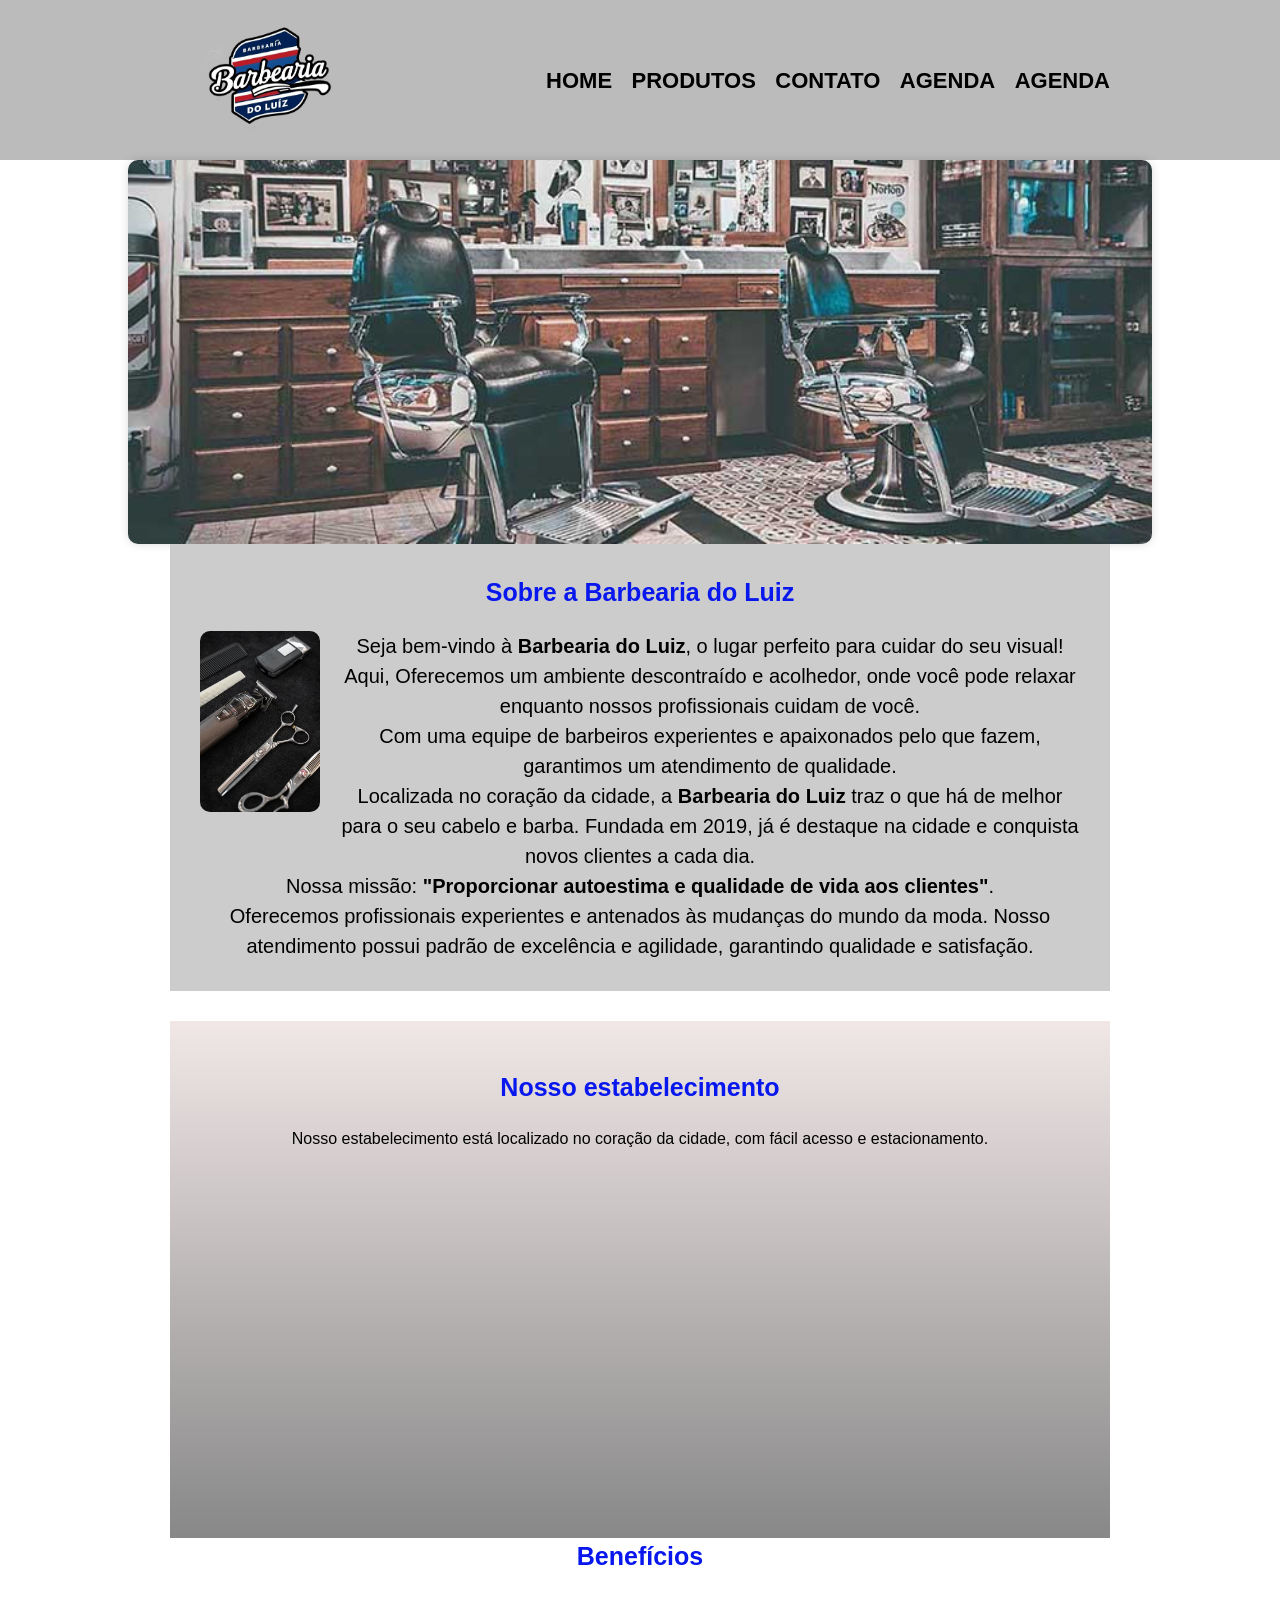
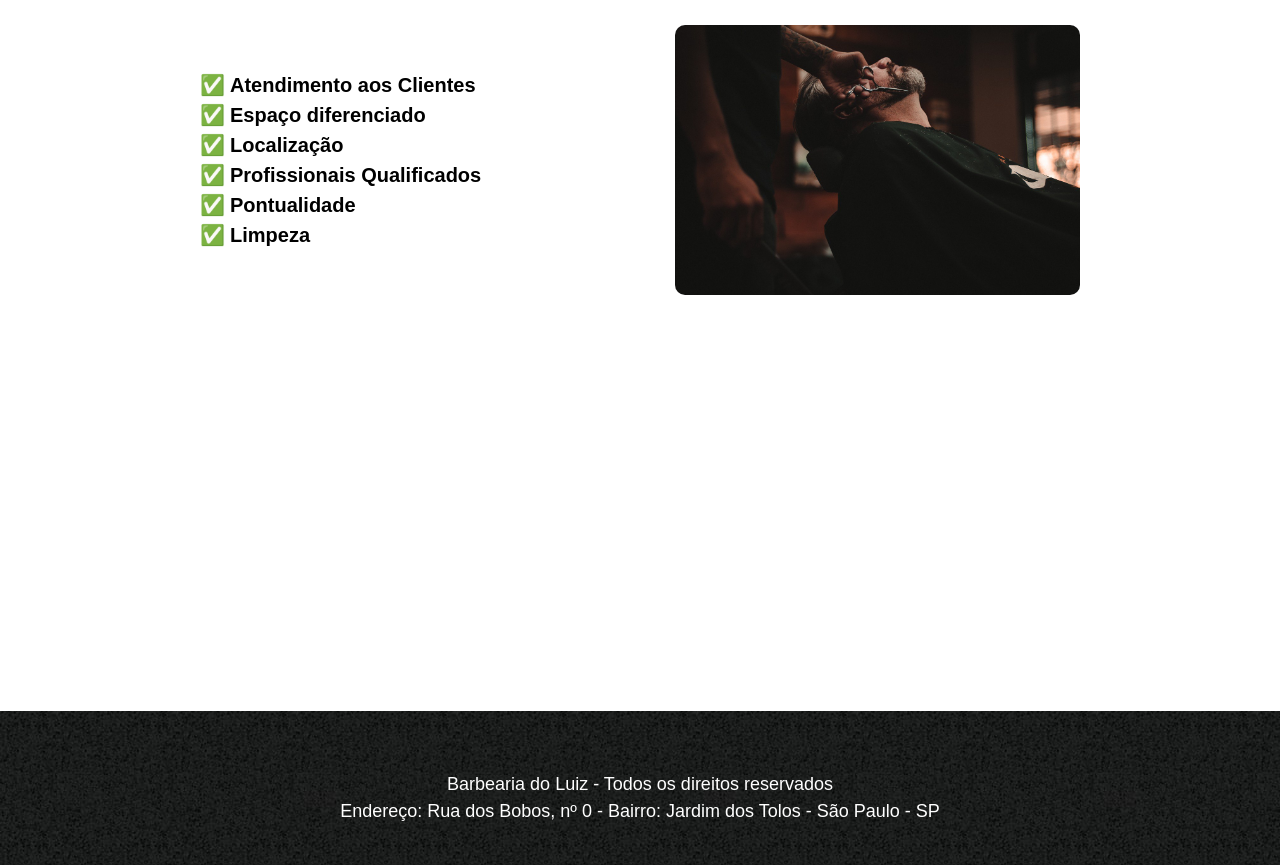
==== index.html @ 2f8093a2 "atualizado" ====
<!DOCTYPE html>
<html lang="pt-br">
<head>
  <meta charset="UTF-8" />
  <meta name="viewport" content="width=device-width, initial-scale=1.0" />
  <link rel="stylesheet" href="reset.css" />
  <link rel="stylesheet" href="style.css" />
  <title>Home - Barbearia do Luiz</title>
</head>
<body>
  <header>
    <div class="caixa">
      <h1>
        <img src="imagens/Imagem2.png" alt="Logo da Barbearia do Luiz" class="imagen-logo"/>
      </h1>
      <nav>
        <ul>
          <li><a href="index.html">Home</a></li>
          <li><a href="produtos.html">Produtos</a></li>
          <li><a href="contato.html">Contato</a></li>
          <li><a href="agenda.html">Agenda</a></li>
          <li><a href="agenda.html">Agenda</a></li>

        </ul>
      </nav>
    </div>
  </header>
  
  <img src="imagens/banner.jpg" alt="Ambiente da Barbearia do Luiz" class="image-banner" />

  <main>
    <section class="banner">
    
    <div class="principal">
      <h1 class="titulo">Sobre a Barbearia do Luiz</h1>
      <img src="imagens/utensilios.jpg" alt="Utensílios de barbearia" class="utensilios">
      <p>Seja bem-vindo à <strong>Barbearia do Luiz</strong>, o lugar perfeito para cuidar do seu visual! Aqui, Oferecemos um ambiente descontraído e acolhedor, onde você pode relaxar enquanto nossos profissionais cuidam de você.</p>
      <p>Com uma equipe de barbeiros experientes e apaixonados pelo que fazem, garantimos um atendimento de qualidade.</p>
      <p>Localizada no coração da cidade, a <strong>Barbearia do Luiz</strong> traz o que há de melhor para o seu cabelo e barba. Fundada em 2019, já é destaque na cidade e conquista novos clientes a cada dia.</p>
      <p><em>Nossa missão: <strong>"Proporcionar autoestima e qualidade de vida aos clientes"</strong>.</em></p>
      <p>Oferecemos profissionais experientes e antenados às mudanças do mundo da moda. Nosso atendimento possui padrão de excelência e agilidade, garantindo qualidade e satisfação.</p>
    </div>

  </section>
  <section class="mapa">
    <h3 class="titulo">
      Nosso estabelecimento
    </h3>
    <p>Nosso estabelecimento está localizado no coração da cidade, com fácil acesso e estacionamento.</p>

    <div class="mapa-conteudo">
      <iframe
        src="https://www.google.com/maps/embed?pb=!1m18!1m12!1m3!1d3656.4483278365396!2d-46.63466568562861!3d-23.588249068469487!2m3!1f0!2f0!3f0!3m2!1i1024!2i768!4f13.1!3m3!1m2!1s0x94ce5a2b2ed7f3a1%3A0xab35da2f5ca62674!2sCaelum!5e0!3m2!1spt-BR!2sbr!4v1568814489656!5m2!1spt-BR!2sbr"
        width="100%" height="300" frameborder="0" style="border:0;" allowfullscreen=""></iframe>
    </div> 
    
  </section>
  
  
  <div class="conteudo-beneficios">
      <h2 class="titulo">Benefícios</h2>
    <section class="beneficios">
      <ul class="lista-beneficios">
        <li class="itens">Atendimento aos Clientes</li>
        <li class="itens">Espaço diferenciado</li>
        <li class="itens">Localização</li>
        <li class="itens">Profissionais Qualificados</li>
        <li class="itens">Pontualidade</li>
        <li class="itens">Limpeza</li>
      </ul>
      <img src="imagens/beneficios.jpg" alt="Imagem ilustrando os benefícios" class="imagem-beneficios" />
    </section>

  </div>
  
  <div class="video">
    <iframe width="560" height="315" src="https://www.youtube.com/embed/wcVVXUV0YUY" frameborder="0"
          allow="accelerometer; autoplay; encrypted-media; gyroscope; picture-in-picture" allowfullscreen></iframe>
  </div>

  </main>

  

  <footer>
    <!-- <img src="imagens/logo-branco.png" alt="Logo da Barbearia do Luiz em branco"> -->
    <div class="copyright">
      <p>Barbearia do Luiz - Todos os direitos reservados</p>
      <p>Endereço: Rua dos Bobos, nº 0 - Bairro: Jardim dos Tolos - São Paulo - SP</p>
    </div>
  </footer>
</body>
</html>
---- style.css ----
/* === FORMATAÇÃO PADRÃO DA PÁGINA === */
:root {
  --cor-primaria: #cccccc;
  --cor-secundaria: #f1e7e7;
  --cor-textTitle: #0717ee;
  --tamanho-fonte: 20px;
  --tamanho-fonte-title: 25px;
  --cor-destaque: #5a0beb;
  --cor-texto: #000000;
  --cor-branco: #ffffff;
  --cor-cinza: #bbbbbb;
}

/* Estilos gerais */
body {
  font-family: 'Arial', sans-serif;
  line-height: 1.5;
}

/* Header */
header {
  background: var(--cor-cinza);
}

.caixa {
  position: relative;
  width: 90%;
  max-width: 940px;
  margin: 0 auto;
  padding: 20px 0;
}

nav {
  position: absolute;
  right: 0;
  top: 50%;
  transform: translateY(-50%);
}

nav li {
  display: inline;
  margin: 0 0 0 15px;
}

nav a {
  text-transform: uppercase;
  color: var(--cor-texto);
  font-weight: bold;
  font-size: 22px;
  text-decoration: none;
  transition: color 0.3s ease;
}

nav a:hover {
  color: var(--cor-destaque);
  text-decoration: underline;
}

/* Títulos e textos */
.titulo {
  color: var(--cor-textTitle);
  font-size: var(--tamanho-fonte-title);
  text-align: center;
  font-weight: bold;
  margin-bottom: 20px;
}
.titulo-produtos{
  text-align: center;
  font-size: var(--tamanho-fonte-title);
  color: var(--cor-textTitle);
  font-weight: bold;
  padding: 20px;
}
.texto-conteudo{
  text-align: center;
  font-size: var(--tamanho-fonte);
}
.texto-conteudo strong{
  font-weight: bolder;
}
.principal {
  background-color: var(--cor-primaria);
  color: var(--cor-texto);
  font-size: var(--tamanho-fonte);
  text-align: center;
  padding: 30px;
  margin-bottom: 30px;
}

/* Banner */
.image-banner {
  width: 80%;
  max-width: 90%;
  margin-left: auto;
  margin-right: auto;
  height: auto;
  display: block;
  border-radius: 10px;
  box-shadow: 0 0 10px rgba(0, 0, 0, 0.15);
}
.image-banner:hover{
  transform: scale(1.05);
  transition: transform 0.3s ease;
}
.imagen-logo{
  width: 200px;  

}

.beneficios {
  display: flex;
  flex-direction: row;
  align-items: center;
  justify-content: space-evenly;
  gap: 20px;
  padding: 20px;
  flex-wrap: wrap;
}

.beneficios ul {
  margin: 0;
  padding: 10px;
  font-size: var(--tamanho-fonte);
  flex: 1;
  min-width: 300px;
}

.imagem-beneficios {
  margin: 10px;
  padding: 0;
  width: 45%;
  max-width: 800px;
  border-radius: 10px;
}

/* Produtos */
.produtos {
  width: 110%;
  max-width: 940px;
  margin: 0 auto;
  padding: 50px 0;
  display: flex;
  flex-wrap: wrap;
  justify-content: space-between;
}

.produtos li {
  display: inline-block;
  text-align: center;
  width: 30%;
  min-width: 250px;
  vertical-align: top;
  margin: 0 1.5% 30px;
  padding: 30px 20px;
  box-sizing: border-box;
  border: 2px solid var(--cor-texto);
  border-radius: 10px;
  transition: border-color 0.3s ease;
}

.produtos li:hover {
  border-color: var(--cor-destaque);
}

.produtos li:active {
  border-color: var(--cor-destaque);
}

.produtos li:hover h2 {
  font-size: 34px;
}

.produtos h2 {
  font-size: 30px;
  font-weight: bold;
  margin-bottom: 15px;
}

.produto-descricao {
  font-size: 18px;
  margin-bottom: 10px;
}

.produto-preco {
  font-size: 22px;
  font-weight: bold;
  margin-top: 10px;
}

.conteudo-principal h1{
  font-size: var(--tamanho-fonte-title);
  color: var(--cor-textTitle);
  text-align: center;
  margin-bottom: 20px;
}
.conteudo-principal p{
  font-size: var(--tamanho-fonte);
  text-align: center;
  margin-bottom: 20px;
}
.principal strong{
  font-weight: bolder;
}

/* Agenda */
.agenda ul{
  list-style: none;
  padding: 0;
  margin: 0 auto;
  max-width: 400px;
}
.agenda li{
  background-color: var(--cor-primaria);
  padding: 15px 20px;
  margin-bottom: 10px;
  border-left: 5px solid var(--cor-destaque);
  text-align: center;
  border-radius: 4px;
  font-size: 1.1rem;
  box-shadow: 0 0 10px rgba(0, 0, 0, 0.1);

}

/* Formulário de contato */
main {
  width: 90%;
  max-width: 940px;
  margin: 0 auto;
}

form {
  margin: 40px 0;
}

form label, form p {
  display: block;
  font-size: 18px;
  margin: 10px 0;
  font-weight: bold;
  color: var(--cor-texto);
  text-align: left;
  font-family: 'Courier New', Courier, monospace;
}

.input-padrao {
  display: block;
  margin: 0 0 20px;
  padding: 10px 25px;
  width: 50%;
  max-width: 500px;
  border: 1px solid #ccc;
  border-radius: 5px;
}

.checkbox {
  margin: 20px 0;
}

.enviar {
  background-color: var(--cor-destaque);
  color: var(--cor-branco);
  padding: 10px 20px;
  border: none;
  border-radius: 5px;
  cursor: pointer;
  font-size: 18px;
  font-weight: bold;
  transition: background-color 0.3s ease;
}

.enviar:hover {
  background-color: #4a09c0;
}

/* Utensílios e vídeo */
.utensilios {
  width: 120px;
  float: left;
  margin: 0 20px 20px 0;
  border-radius: 10px;
}

.video {
  width: 90%;
  max-width: 560px;
  margin: 2em auto;
}

.video iframe {
  width: 100%;
  height: 315px;
}

/* Mapa */
.mapa {
  padding: 3em 0;
  background: linear-gradient(var(--cor-secundaria), #888888);
}

.mapa p {
  margin: 0 0 2em;
  text-align: center;
}

.mapa-conteudo {
  width: 90%;
  max-width: 940px;
  margin: 0 auto;
}

/* Itens de benefícios */
.itens-beneficios {
  width: 100%;
  display: inline-block;
  vertical-align: top;
}

.itens {
  line-height: 1.5;
  font-weight: bold;
}

.itens::before {
  content: "✅";
  margin-right: 5px;
}

.itens:first-child {
  font-weight: bold;
}

/* Footer */
footer {
  text-align: center;
  background: url("imagens/bg.jpg");
  padding: 40px 0;
  color: var(--cor-branco);
}

.copyright {
  color: var(--cor-branco);
  font-size: 18px;
  margin: 20px 0 0;
}

/* Media Queries para Responsividade */
@media screen and (max-width: 768px) {
  .caixa {
    width: 95%;
  }
  
  nav {
    position: static;
    text-align: center;
    margin-top: 20px;
  }
  
  .produtos li {
    width: 100%;
    margin: 0 0 20px 0;
  }
  
  .input-padrao {
    width: 100%;
  }
  
  .beneficios {
    flex-direction: column;
  }
  
  .imagem-beneficios {
    width: 100%;
  }
}

@media screen and (max-width: 480px) {
  .titulo {
    font-size: 20px;
  }
  
  .principal {
    font-size: 16px;
    padding: 15px;
  }
  
  nav a {
    font-size: 18px;
  }
}
/* === FIM DA FORMATAÇÃO PADRÃO DA PÁGINA === */
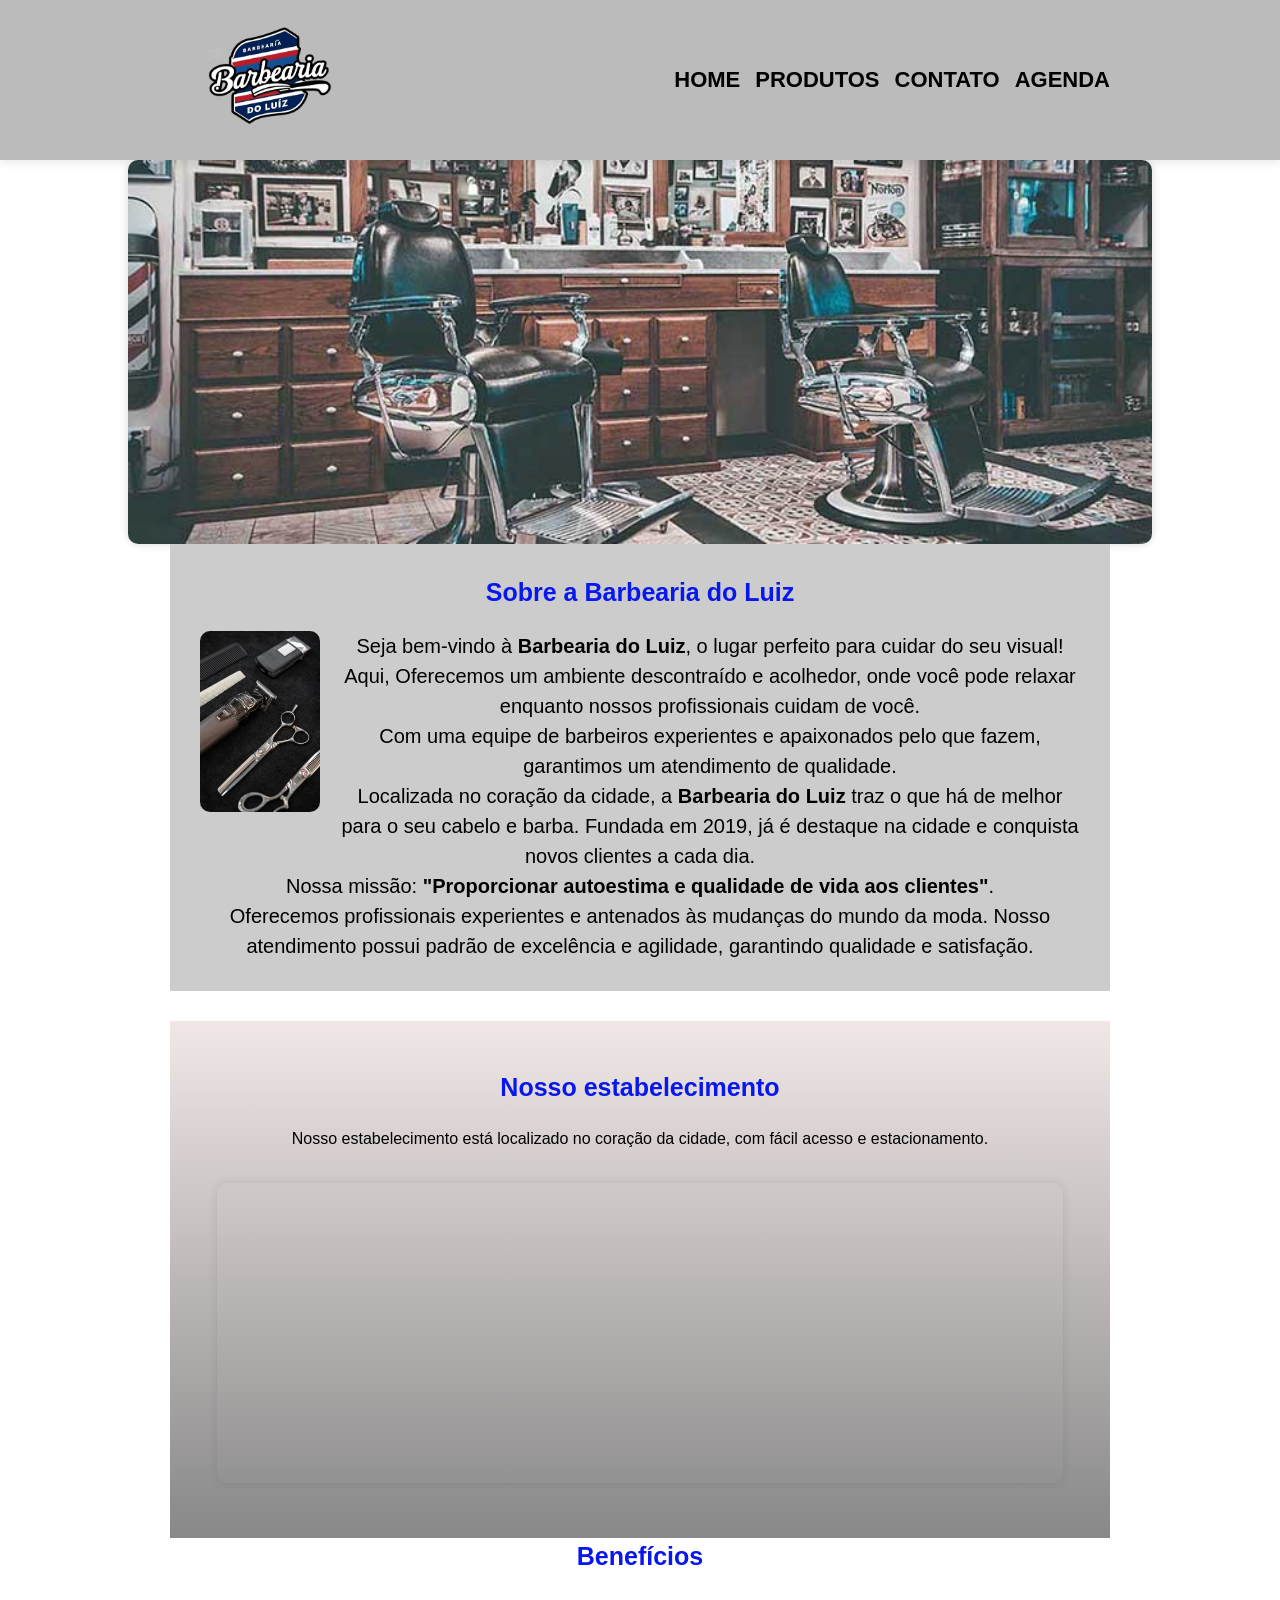
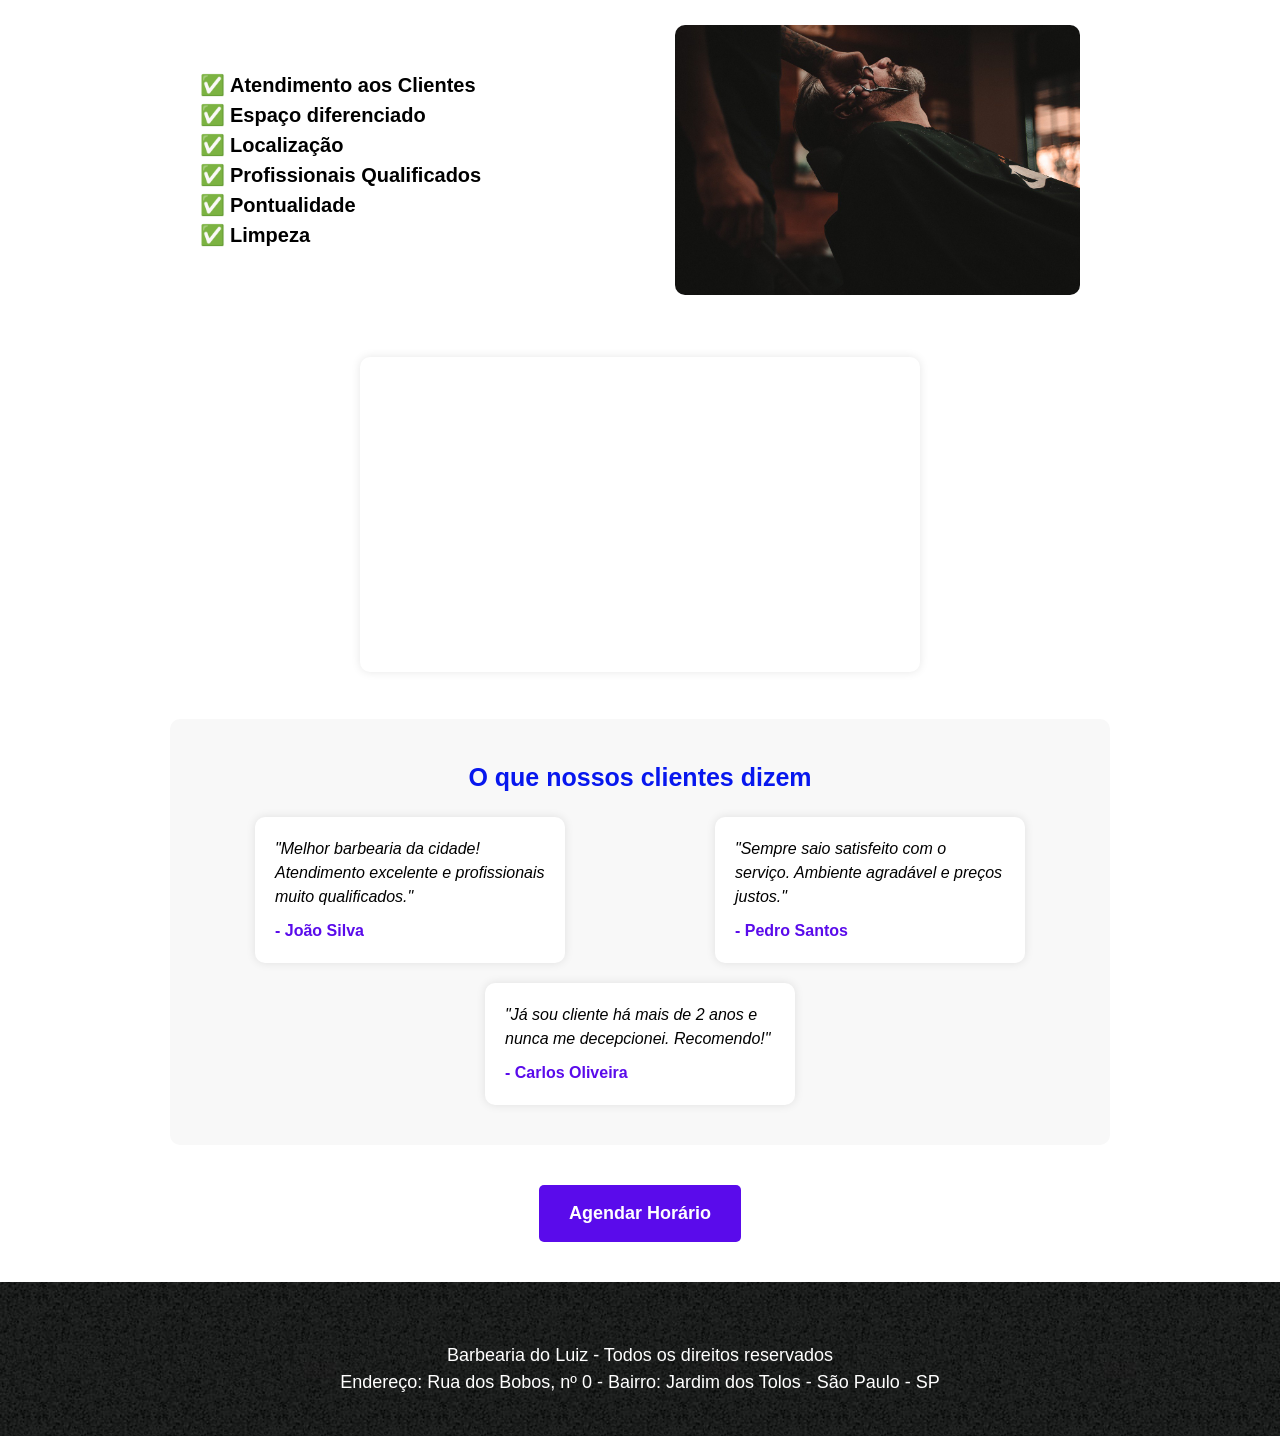
==== commit 8b61cf1e: "up" ====
--- a/index.html
+++ b/index.html
@@ -5,23 +5,27 @@
   <meta name="viewport" content="width=device-width, initial-scale=1.0" />
   <link rel="stylesheet" href="reset.css" />
   <link rel="stylesheet" href="style.css" />
+  <link rel="icon" href="imagens/favicon.ico" type="image/x-icon">
   <title>Home - Barbearia do Luiz</title>
 </head>
 <body>
   <header>
     <div class="caixa">
       <h1>
-        <img src="imagens/Imagem2.png" alt="Logo da Barbearia do Luiz" class="imagen-logo"/>
+        <img src="imagens/Imagem2.png" alt="Logo da Barbearia do Luiz" class="imagen-logo" />
       </h1>
       <nav>
-        <ul>
+        <ul class="menu">
           <li><a href="index.html">Home</a></li>
           <li><a href="produtos.html">Produtos</a></li>
           <li><a href="contato.html">Contato</a></li>
           <li><a href="agenda.html">Agenda</a></li>
-          <li><a href="agenda.html">Agenda</a></li>
-
         </ul>
+        <div class="menu-mobile">
+          <span></span>
+          <span></span>
+          <span></span>
+        </div>
       </nav>
     </div>
   </header>
@@ -78,9 +82,31 @@
           allow="accelerometer; autoplay; encrypted-media; gyroscope; picture-in-picture" allowfullscreen></iframe>
   </div>
 
+  <section class="depoimentos">
+    <h2 class="titulo">O que nossos clientes dizem</h2>
+    <div class="depoimentos-container">
+      <div class="depoimento">
+        <p>"Melhor barbearia da cidade! Atendimento excelente e profissionais muito qualificados."</p>
+        <span class="cliente">- João Silva</span>
+      </div>
+      <div class="depoimento">
+        <p>"Sempre saio satisfeito com o serviço. Ambiente agradável e preços justos."</p>
+        <span class="cliente">- Pedro Santos</span>
+      </div>
+      <div class="depoimento">
+        <p>"Já sou cliente há mais de 2 anos e nunca me decepcionei. Recomendo!"</p>
+        <span class="cliente">- Carlos Oliveira</span>
+      </div>
+    </div>
+  </section>
+  
+  <div class="agendar-container">
+    <a href="agenda.html" class="botao-agendar">Agendar Horário</a>
+  </div>
+
   </main>
 
-  
+  <button id="voltar-topo" title="Voltar ao topo">↑</button>
 
   <footer>
     <!-- <img src="imagens/logo-branco.png" alt="Logo da Barbearia do Luiz em branco"> -->
@@ -89,5 +115,6 @@
       <p>Endereço: Rua dos Bobos, nº 0 - Bairro: Jardim dos Tolos - São Paulo - SP</p>
     </div>
   </footer>
+<script src="script.js"></script>
 </body>
 </html>
--- a/style.css
+++ b/style.css
@@ -9,17 +9,25 @@
   --cor-texto: #000000;
   --cor-branco: #ffffff;
   --cor-cinza: #bbbbbb;
+  --cor-escuro: #333333;
+  --cor-claro: #f8f8f8;
+  --transicao-padrao: all 0.3s ease;
 }
 
 /* Estilos gerais */
 body {
   font-family: 'Arial', sans-serif;
   line-height: 1.5;
+  position: relative;
 }
 
 /* Header */
 header {
   background: var(--cor-cinza);
+  position: sticky;
+  top: 0;
+  z-index: 100;
+  box-shadow: 0 2px 10px rgba(0, 0, 0, 0.1);
 }
 
 .caixa {
@@ -28,17 +36,21 @@
   max-width: 940px;
   margin: 0 auto;
   padding: 20px 0;
+  display: flex;
+  justify-content: space-between;
+  align-items: center;
 }
 
 nav {
-  position: absolute;
-  right: 0;
-  top: 50%;
-  transform: translateY(-50%);
+  position: relative;
+}
+
+nav ul {
+  display: flex;
+  list-style: none;
 }
 
 nav li {
-  display: inline;
   margin: 0 0 0 15px;
 }
 
@@ -48,12 +60,67 @@
   font-weight: bold;
   font-size: 22px;
   text-decoration: none;
-  transition: color 0.3s ease;
+  transition: var(--transicao-padrao);
 }
 
 nav a:hover {
   color: var(--cor-destaque);
   text-decoration: underline;
+}
+
+/* Menu Mobile */
+.menu-mobile {
+  display: none;
+  flex-direction: column;
+  justify-content: space-between;
+  width: 30px;
+  height: 21px;
+  cursor: pointer;
+}
+
+.menu-mobile span {
+  display: block;
+  height: 3px;
+  width: 100%;
+  background-color: var(--cor-texto);
+  border-radius: 3px;
+  transition: var(--transicao-padrao);
+}
+
+.menu-mobile-ativo span:nth-child(1) {
+  transform: translateY(9px) rotate(45deg);
+}
+
+.menu-mobile-ativo span:nth-child(2) {
+  opacity: 0;
+}
+
+.menu-mobile-ativo span:nth-child(3) {
+  transform: translateY(-9px) rotate(-45deg);
+}
+
+/* Botão Voltar ao Topo */
+#voltar-topo {
+  position: fixed;
+  bottom: 20px;
+  right: 20px;
+  background-color: var(--cor-destaque);
+  color: var(--cor-branco);
+  width: 40px;
+  height: 40px;
+  border-radius: 50%;
+  border: none;
+  font-size: 20px;
+  cursor: pointer;
+  display: none;
+  z-index: 99;
+  box-shadow: 0 2px 5px rgba(0, 0, 0, 0.2);
+  transition: var(--transicao-padrao);
+}
+
+#voltar-topo:hover {
+  background-color: #4a09c0;
+  transform: translateY(-3px);
 }
 
 /* Títulos e textos */
@@ -155,11 +222,13 @@
   box-sizing: border-box;
   border: 2px solid var(--cor-texto);
   border-radius: 10px;
-  transition: border-color 0.3s ease;
+  transition: var(--transicao-padrao);
 }
 
 .produtos li:hover {
   border-color: var(--cor-destaque);
+  transform: translateY(-5px);
+  box-shadow: 0 5px 15px rgba(0, 0, 0, 0.1);
 }
 
 .produtos li:active {
@@ -203,6 +272,10 @@
 }
 
 /* Agenda */
+.horarios-funcionamento {
+  margin-bottom: 40px;
+}
+
 .agenda ul{
   list-style: none;
   padding: 0;
@@ -218,7 +291,97 @@
   border-radius: 4px;
   font-size: 1.1rem;
   box-shadow: 0 0 10px rgba(0, 0, 0, 0.1);
-
+  transition: var(--transicao-padrao);
+}
+.agenda li:hover {
+  transform: translateX(5px);
+  background-color: #e0e0e0;
+}
+
+/* Formulário de agendamento */
+.agendamento-online {
+  margin-bottom: 40px;
+}
+
+.form-agendamento {
+  max-width: 600px;
+  margin: 0 auto;
+  padding: 20px;
+  background-color: var(--cor-claro);
+  border-radius: 10px;
+  box-shadow: 0 0 10px rgba(0, 0, 0, 0.1);
+}
+
+.form-grupo {
+  margin-bottom: 20px;
+}
+
+.form-grupo label {
+  display: block;
+  margin-bottom: 5px;
+  font-weight: bold;
+}
+
+/* Calendário */
+.calendario {
+  margin-bottom: 40px;
+}
+
+.calendario-container {
+  max-width: 600px;
+  margin: 0 auto;
+  background-color: var(--cor-claro);
+  border-radius: 10px;
+  box-shadow: 0 0 10px rgba(0, 0, 0, 0.1);
+  overflow: hidden;
+}
+
+.mes {
+  padding: 20px;
+}
+
+.mes h3 {
+  text-align: center;
+  margin-bottom: 20px;
+  color: var(--cor-destaque);
+}
+
+.dias-semana {
+  display: grid;
+  grid-template-columns: repeat(7, 1fr);
+  text-align: center;
+  font-weight: bold;
+  margin-bottom: 10px;
+}
+
+.dias {
+  display: grid;
+  grid-template-columns: repeat(7, 1fr);
+  gap: 5px;
+}
+
+.dia {
+  height: 40px;
+  display: flex;
+  align-items: center;
+  justify-content: center;
+  border-radius: 5px;
+  cursor: pointer;
+  transition: var(--transicao-padrao);
+}
+
+.dia.disponivel {
+  background-color: var(--cor-branco);
+  border: 1px solid #ddd;
+}
+
+.dia.disponivel:hover {
+  background-color: var(--cor-destaque);
+  color: var(--cor-branco);
+}
+
+.dia.vazio {
+  background-color: transparent;
 }
 
 /* Formulário de contato */
@@ -230,6 +393,10 @@
 
 form {
   margin: 40px 0;
+  padding: 20px;
+  background-color: var(--cor-claro);
+  border-radius: 10px;
+  box-shadow: 0 0 10px rgba(0, 0, 0, 0.1);
 }
 
 form label, form p {
@@ -250,10 +417,47 @@
   max-width: 500px;
   border: 1px solid #ccc;
   border-radius: 5px;
+  transition: var(--transicao-padrao);
+}
+.input-padrao:focus {
+  border-color: var(--cor-destaque);
+  outline: none;
+  box-shadow: 0 0 5px rgba(90, 11, 235, 0.3);
+}
+
+.erro-mensagem {
+  color: #e74c3c;
+  font-size: 14px;
+  margin-top: -15px;
+  margin-bottom: 15px;
+  display: block;
+}
+
+.radio-grupo {
+  display: flex;
+  flex-wrap: wrap;
+  gap: 20px;
+  margin: 10px 0;
+}
+
+.radio-grupo label {
+  display: flex;
+  align-items: center;
+  cursor: pointer;
+}
+
+.radio-grupo input[type="radio"] {
+  margin-right: 5px;
 }
 
 .checkbox {
   margin: 20px 0;
+  display: flex;
+  align-items: center;
+}
+
+.checkbox input {
+  margin-right: 10px;
 }
 
 .enviar {
@@ -265,11 +469,82 @@
   cursor: pointer;
   font-size: 18px;
   font-weight: bold;
-  transition: background-color 0.3s ease;
+  transition: var(--transicao-padrao);
 }
 
 .enviar:hover {
   background-color: #4a09c0;
+  transform: translateY(-2px);
+}
+
+/* Redes Sociais */
+.redes-sociais {
+  margin: 40px 0;
+  padding: 20px;
+  background-color: var(--cor-claro);
+  border-radius: 10px;
+  box-shadow: 0 0 10px rgba(0, 0, 0, 0.1);
+}
+
+.redes-container {
+  display: flex;
+  flex-wrap: wrap;
+  justify-content: center;
+  gap: 20px;
+  margin-top: 20px;
+}
+
+.rede-social {
+  display: flex;
+  flex-direction: column;
+  align-items: center;
+  text-decoration: none;
+  color: var(--cor-texto);
+  padding: 15px;
+  border-radius: 10px;
+  background-color: var(--cor-branco);
+  box-shadow: 0 0 10px rgba(0, 0, 0, 0.1);
+  transition: var(--transicao-padrao);
+  width: 120px;
+}
+
+.rede-social:hover {
+  transform: translateY(-5px);
+  box-shadow: 0 5px 15px rgba(0, 0, 0, 0.2);
+}
+
+.rede-social i {
+  font-size: 30px;
+  margin-bottom: 10px;
+}
+
+.rede-social:nth-child(1) i {
+  color: #3b5998;
+}
+
+.rede-social:nth-child(2) i {
+  color: #e1306c;
+}
+
+.rede-social:nth-child(3) i {
+  color: #25d366;
+}
+
+.rede-social:nth-child(4) i {
+  color: #ff0000;
+}
+
+.rede-social span {
+  font-weight: bold;
+}
+
+/* Mapa Contato */
+.mapa-contato {
+  margin: 40px 0;
+  padding: 20px;
+  background-color: var(--cor-claro);
+  border-radius: 10px;
+  box-shadow: 0 0 10px rgba(0, 0, 0, 0.1);
 }
 
 /* Utensílios e vídeo */
@@ -289,6 +564,8 @@
 .video iframe {
   width: 100%;
   height: 315px;
+  border-radius: 10px;
+  box-shadow: 0 0 10px rgba(0, 0, 0, 0.1);
 }
 
 /* Mapa */
@@ -306,6 +583,11 @@
   width: 90%;
   max-width: 940px;
   margin: 0 auto;
+}
+
+.mapa-conteudo iframe {
+  border-radius: 10px;
+  box-shadow: 0 0 10px rgba(0, 0, 0, 0.1);
 }
 
 /* Itens de benefícios */
@@ -329,6 +611,71 @@
   font-weight: bold;
 }
 
+/* Depoimentos */
+.depoimentos {
+  padding: 40px 0;
+  background-color: var(--cor-claro);
+  margin: 40px 0;
+  border-radius: 10px;
+}
+
+.depoimentos-container {
+  display: flex;
+  flex-wrap: wrap;
+  justify-content: space-around;
+  gap: 20px;
+  padding: 0 20px;
+}
+
+.depoimento {
+  background-color: var(--cor-branco);
+  padding: 20px;
+  border-radius: 10px;
+  box-shadow: 0 0 10px rgba(0, 0, 0, 0.1);
+  width: 30%;
+  min-width: 250px;
+  transition: var(--transicao-padrao);
+}
+
+.depoimento:hover {
+  transform: translateY(-5px);
+  box-shadow: 0 5px 15px rgba(0, 0, 0, 0.2);
+}
+
+.depoimento p {
+  font-style: italic;
+  margin-bottom: 10px;
+}
+
+.cliente {
+  font-weight: bold;
+  color: var(--cor-destaque);
+}
+
+/* Botão Agendar */
+.agendar-container {
+  text-align: center;
+  margin: 40px 0;
+}
+
+.botao-agendar {
+  display: inline-block;
+  background-color: var(--cor-destaque);
+  color: var(--cor-branco);
+  padding: 15px 30px;
+  border-radius: 5px;
+  text-decoration: none;
+  font-weight: bold;
+  font-size: 18px;
+  transition: var(--transicao-padrao);
+}
+
+.botao-agendar:hover {
+  background-color: #4a09c0;
+  transform: translateY(-3px);
+  box-shadow: 0 5px 15px rgba(0, 0, 0, 0.2);
+}
+
 /* Footer */
 footer {
   text-align: center;
@@ -347,12 +694,35 @@
 @media screen and (max-width: 768px) {
   .caixa {
     width: 95%;
+    flex-direction: column;
   }
   
   nav {
-    position: static;
+    width: 100%;
+    margin-top: 20px;
+  }
+  
+  .menu {
+    display: none;
+    flex-direction: column;
+    width: 100%;
     text-align: center;
-    margin-top: 20px;
+  }
+  
+  .menu-ativo {
+    display: flex;
+  }
+  
+  .menu li {
+    margin: 10px 0;
+  }
+  
+  .menu-mobile {
+    display: flex;
+    position: absolute;
+    right: 0;
+    top: 50%;
+    transform: translateY(-50%);
   }
   
   .produtos li {
@@ -371,6 +741,22 @@
   .imagem-beneficios {
     width: 100%;
   }
+  
+  .depoimento {
+    width: 100%;
+  }
+  
+  .form-agendamento {
+    padding: 15px;
+  }
+  
+  .calendario-container {
+    padding: 10px;
+  }
+  
+  .rede-social {
+    width: 100px;
+  }
 }
 
 @media screen and (max-width: 480px) {
@@ -386,5 +772,23 @@
   nav a {
     font-size: 18px;
   }
+  
+  .image-banner {
+    width: 100%;
+  }
+  
+  .dia {
+    height: 30px;
+    font-size: 14px;
+  }
+  
+  .rede-social {
+    width: 80px;
+    padding: 10px;
+  }
+  
+  .rede-social i {
+    font-size: 24px;
+  }
 }
 /* === FIM DA FORMATAÇÃO PADRÃO DA PÁGINA === */
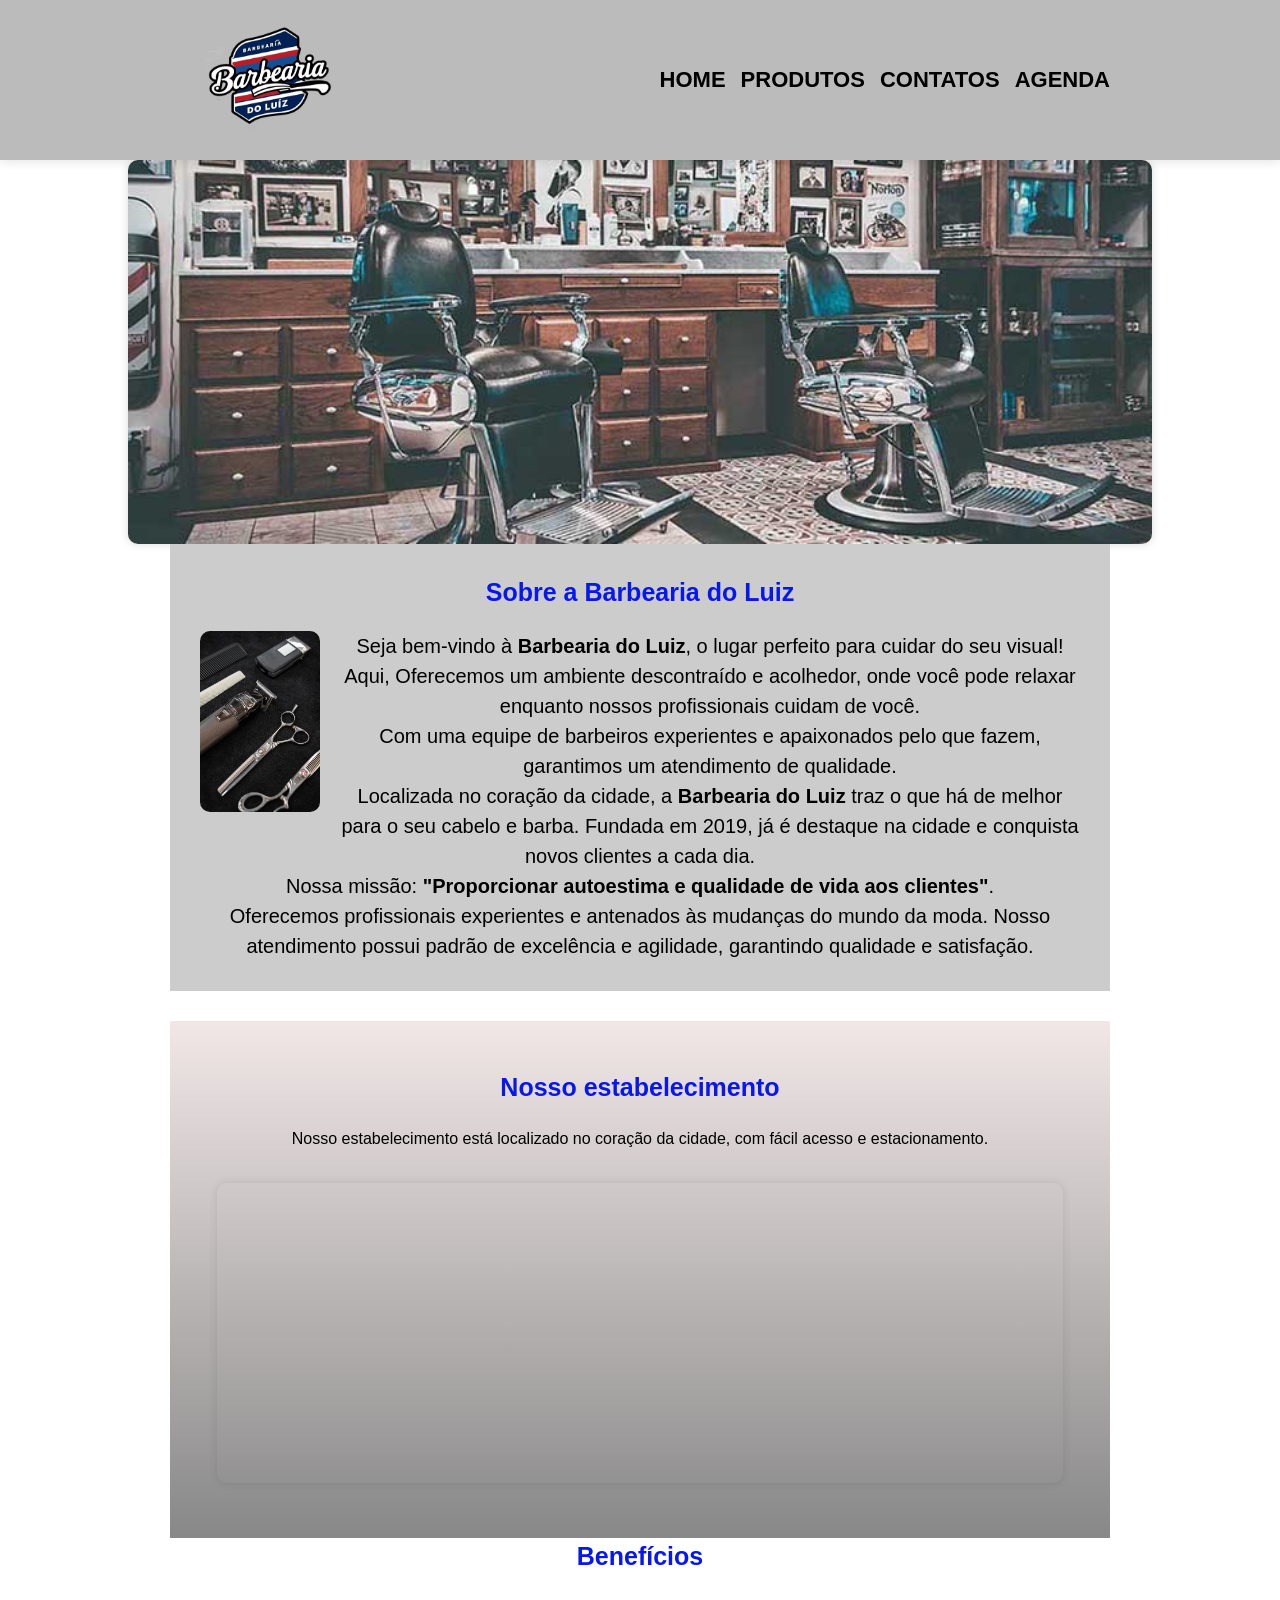
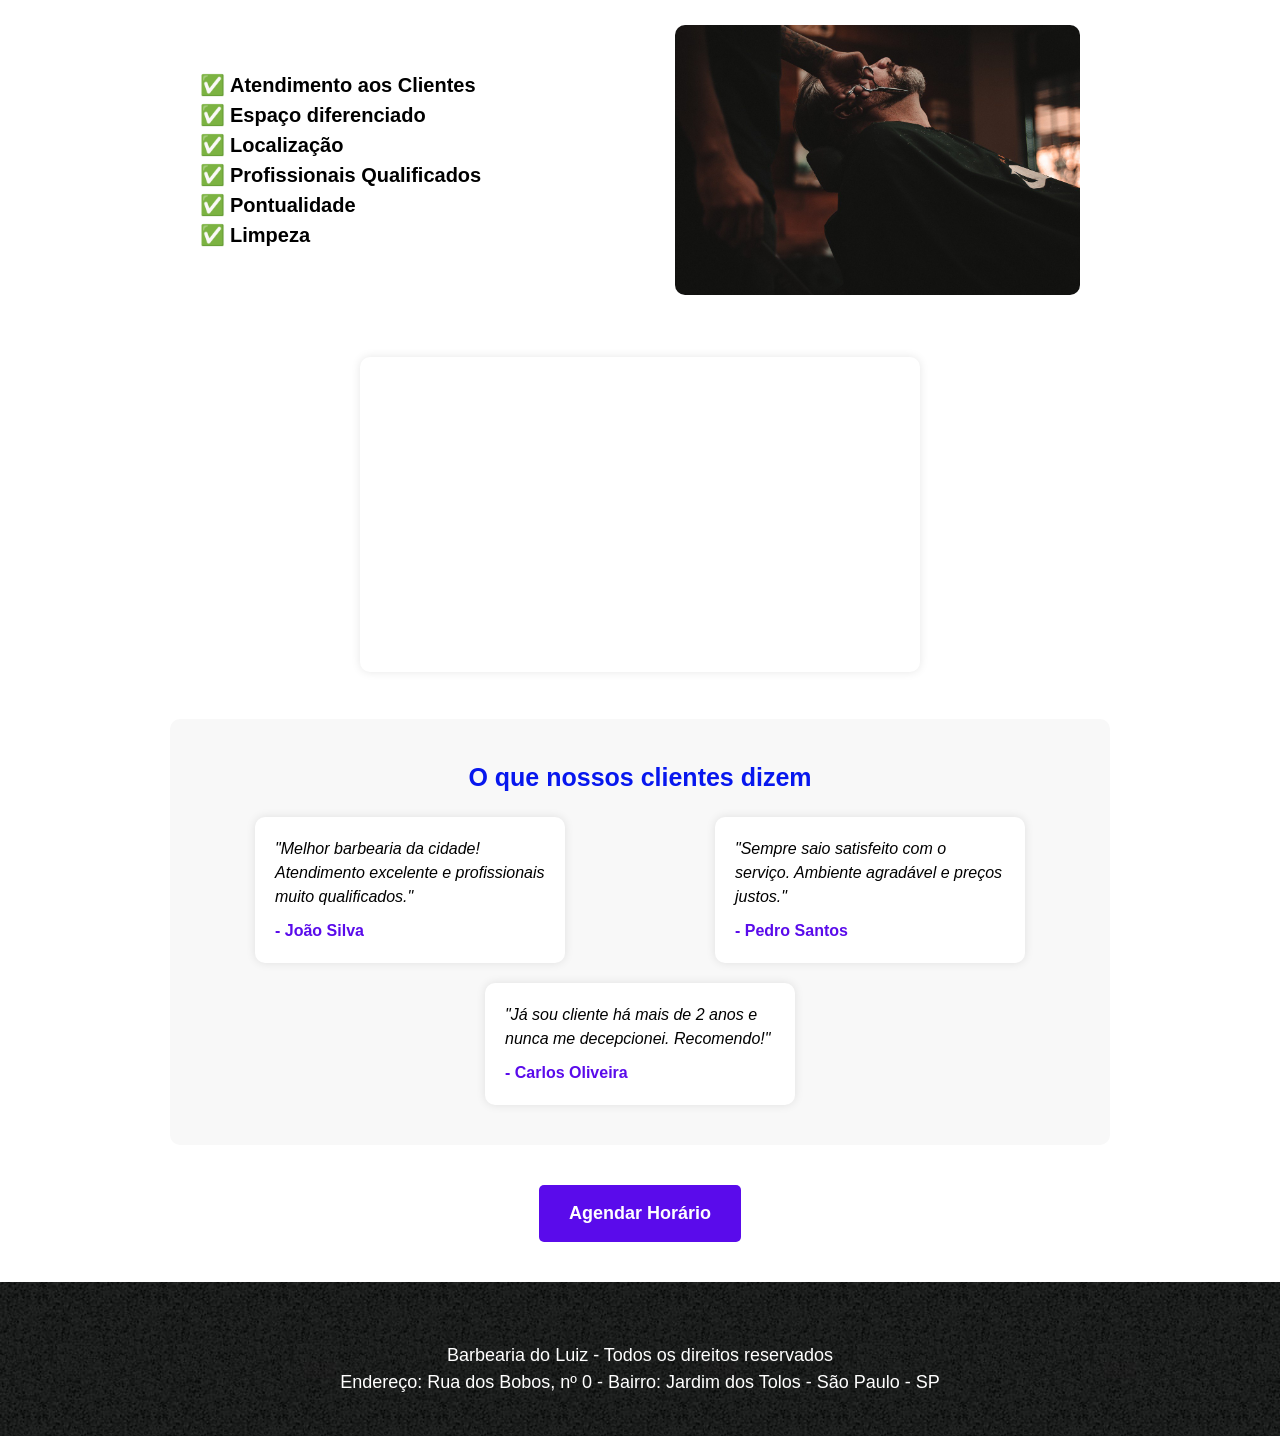
==== commit 744e502f: "correção" ====
--- a/index.html
+++ b/index.html
@@ -18,7 +18,7 @@
         <ul class="menu">
           <li><a href="index.html">Home</a></li>
           <li><a href="produtos.html">Produtos</a></li>
-          <li><a href="contato.html">Contato</a></li>
+          <li><a href="contato.html">Contatos</a></li>
           <li><a href="agenda.html">Agenda</a></li>
         </ul>
         <div class="menu-mobile">
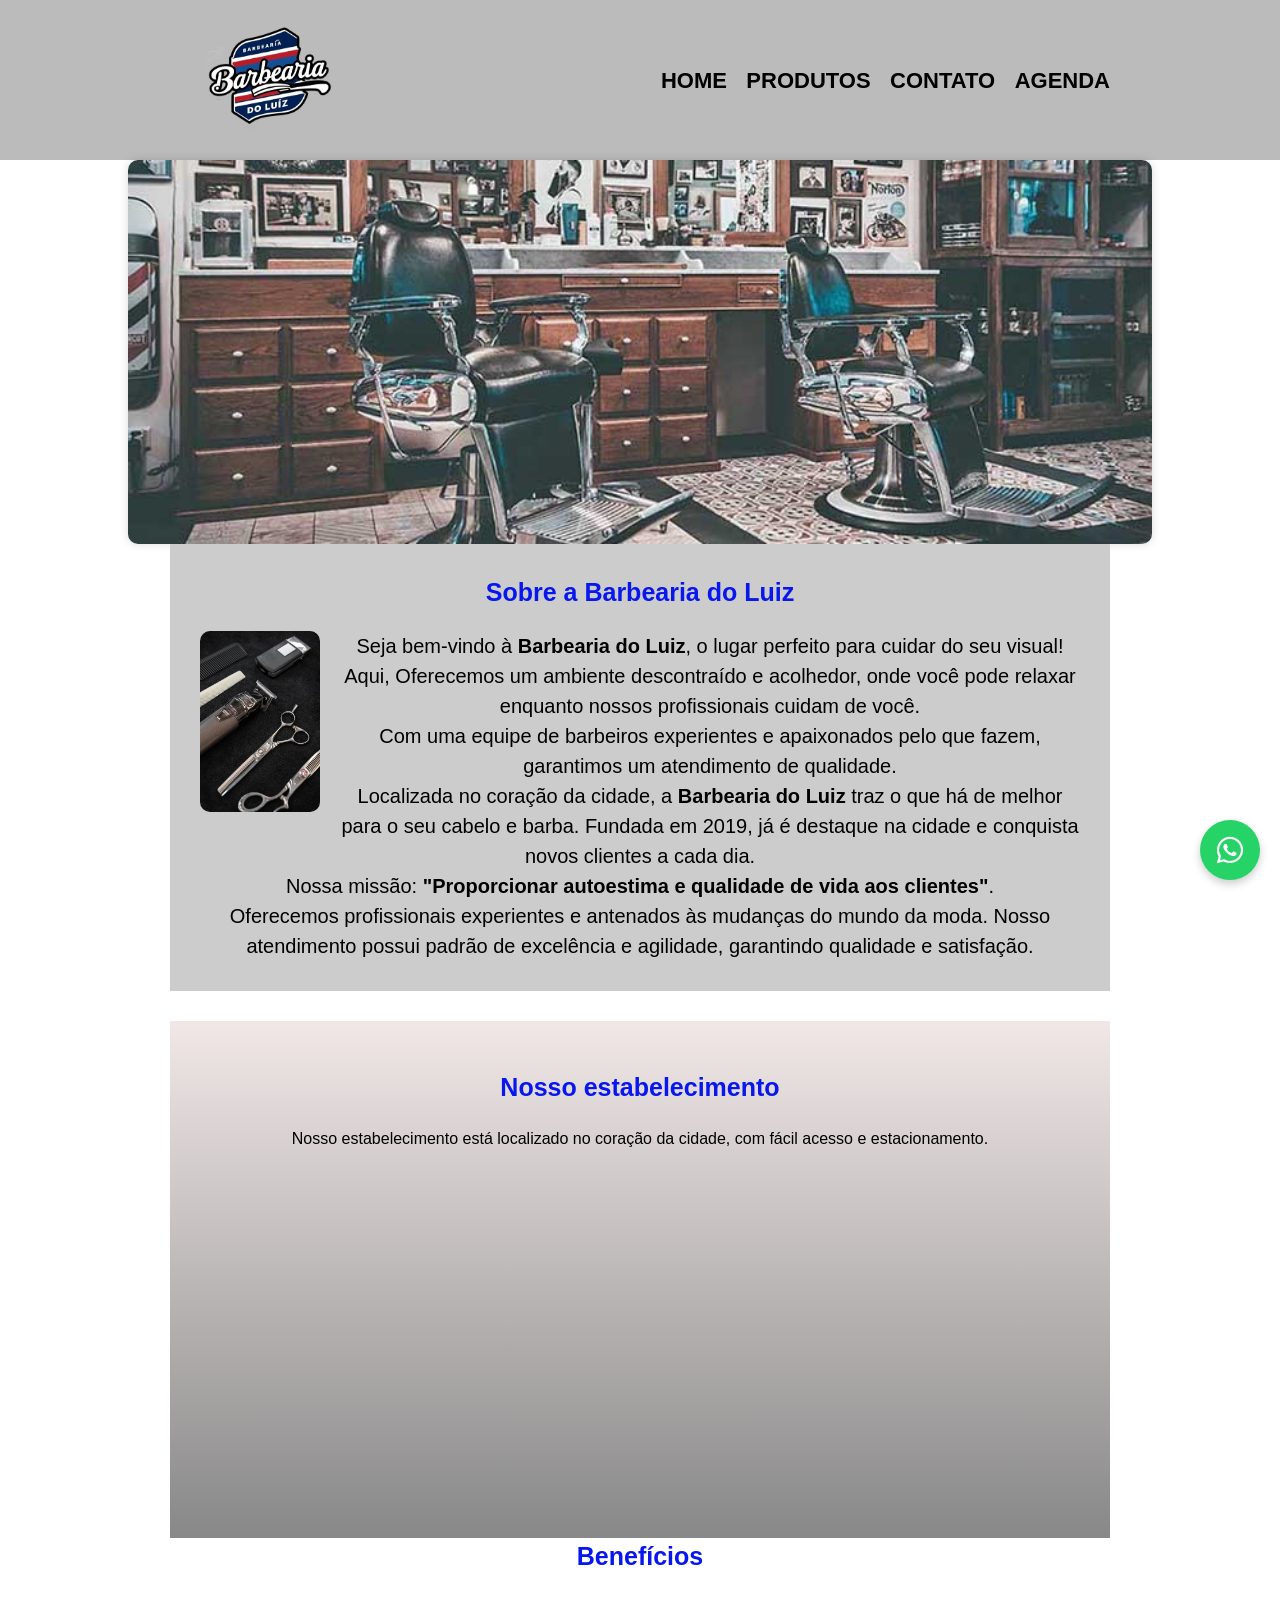
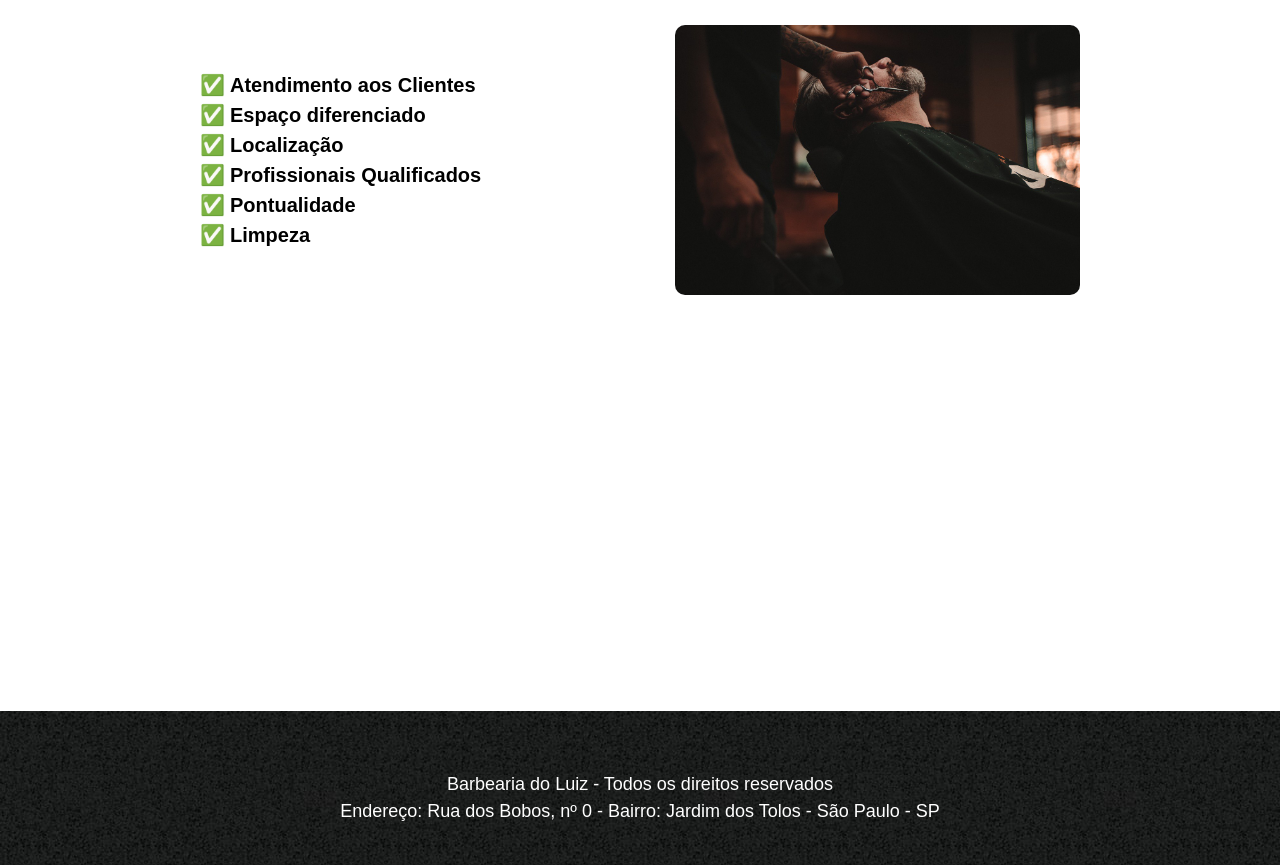
==== commit 19402c82: "ok" ====
--- a/index.html
+++ b/index.html
@@ -5,27 +5,23 @@
   <meta name="viewport" content="width=device-width, initial-scale=1.0" />
   <link rel="stylesheet" href="reset.css" />
   <link rel="stylesheet" href="style.css" />
-  <link rel="icon" href="imagens/favicon.ico" type="image/x-icon">
+    <link rel="stylesheet" href="https://cdnjs.cloudflare.com/ajax/libs/font-awesome/6.0.0/css/all.min.css" />
   <title>Home - Barbearia do Luiz</title>
 </head>
 <body>
   <header>
     <div class="caixa">
       <h1>
-        <img src="imagens/Imagem2.png" alt="Logo da Barbearia do Luiz" class="imagen-logo" />
+        <img src="imagens/Imagem2.png" alt="Logo da Barbearia do Luiz" class="imagen-logo"/>
       </h1>
       <nav>
-        <ul class="menu">
+        <ul>
           <li><a href="index.html">Home</a></li>
           <li><a href="produtos.html">Produtos</a></li>
-          <li><a href="contato.html">Contatos</a></li>
+          <li><a href="contato.html">Contato</a></li>
           <li><a href="agenda.html">Agenda</a></li>
+
         </ul>
-        <div class="menu-mobile">
-          <span></span>
-          <span></span>
-          <span></span>
-        </div>
       </nav>
     </div>
   </header>
@@ -82,31 +78,16 @@
           allow="accelerometer; autoplay; encrypted-media; gyroscope; picture-in-picture" allowfullscreen></iframe>
   </div>
 
-  <section class="depoimentos">
-    <h2 class="titulo">O que nossos clientes dizem</h2>
-    <div class="depoimentos-container">
-      <div class="depoimento">
-        <p>"Melhor barbearia da cidade! Atendimento excelente e profissionais muito qualificados."</p>
-        <span class="cliente">- João Silva</span>
-      </div>
-      <div class="depoimento">
-        <p>"Sempre saio satisfeito com o serviço. Ambiente agradável e preços justos."</p>
-        <span class="cliente">- Pedro Santos</span>
-      </div>
-      <div class="depoimento">
-        <p>"Já sou cliente há mais de 2 anos e nunca me decepcionei. Recomendo!"</p>
-        <span class="cliente">- Carlos Oliveira</span>
-      </div>
-    </div>
-  </section>
+  </main>
+  <!-- botao do whatsapp -->
+   <a href="https://wa.me/55449999999" class="whatsapp-button" target="_blank">
+   <i class="fab fa-whatsapp"></i>
+  <span class="whatsapp-text">Agende seu horário</span>
+  </a>
+  <!-- fim do botao do whatsapp -->
+
   
-  <div class="agendar-container">
-    <a href="agenda.html" class="botao-agendar">Agendar Horário</a>
-  </div>
-
-  </main>
-
-  <button id="voltar-topo" title="Voltar ao topo">↑</button>
+</body>
 
   <footer>
     <!-- <img src="imagens/logo-branco.png" alt="Logo da Barbearia do Luiz em branco"> -->
@@ -115,6 +96,4 @@
       <p>Endereço: Rua dos Bobos, nº 0 - Bairro: Jardim dos Tolos - São Paulo - SP</p>
     </div>
   </footer>
-<script src="script.js"></script>
-</body>
 </html>
--- a/style.css
+++ b/style.css
@@ -9,25 +9,17 @@
   --cor-texto: #000000;
   --cor-branco: #ffffff;
   --cor-cinza: #bbbbbb;
-  --cor-escuro: #333333;
-  --cor-claro: #f8f8f8;
-  --transicao-padrao: all 0.3s ease;
 }
 
 /* Estilos gerais */
 body {
   font-family: 'Arial', sans-serif;
   line-height: 1.5;
-  position: relative;
 }
 
 /* Header */
 header {
   background: var(--cor-cinza);
-  position: sticky;
-  top: 0;
-  z-index: 100;
-  box-shadow: 0 2px 10px rgba(0, 0, 0, 0.1);
 }
 
 .caixa {
@@ -36,21 +28,17 @@
   max-width: 940px;
   margin: 0 auto;
   padding: 20px 0;
-  display: flex;
-  justify-content: space-between;
-  align-items: center;
 }
 
 nav {
-  position: relative;
-}
-
-nav ul {
-  display: flex;
-  list-style: none;
+  position: absolute;
+  right: 0;
+  top: 50%;
+  transform: translateY(-50%);
 }
 
 nav li {
+  display: inline;
   margin: 0 0 0 15px;
 }
 
@@ -60,67 +48,12 @@
   font-weight: bold;
   font-size: 22px;
   text-decoration: none;
-  transition: var(--transicao-padrao);
+  transition: color 0.3s ease;
 }
 
 nav a:hover {
   color: var(--cor-destaque);
   text-decoration: underline;
-}
-
-/* Menu Mobile */
-.menu-mobile {
-  display: none;
-  flex-direction: column;
-  justify-content: space-between;
-  width: 30px;
-  height: 21px;
-  cursor: pointer;
-}
-
-.menu-mobile span {
-  display: block;
-  height: 3px;
-  width: 100%;
-  background-color: var(--cor-texto);
-  border-radius: 3px;
-  transition: var(--transicao-padrao);
-}
-
-.menu-mobile-ativo span:nth-child(1) {
-  transform: translateY(9px) rotate(45deg);
-}
-
-.menu-mobile-ativo span:nth-child(2) {
-  opacity: 0;
-}
-
-.menu-mobile-ativo span:nth-child(3) {
-  transform: translateY(-9px) rotate(-45deg);
-}
-
-/* Botão Voltar ao Topo */
-#voltar-topo {
-  position: fixed;
-  bottom: 20px;
-  right: 20px;
-  background-color: var(--cor-destaque);
-  color: var(--cor-branco);
-  width: 40px;
-  height: 40px;
-  border-radius: 50%;
-  border: none;
-  font-size: 20px;
-  cursor: pointer;
-  display: none;
-  z-index: 99;
-  box-shadow: 0 2px 5px rgba(0, 0, 0, 0.2);
-  transition: var(--transicao-padrao);
-}
-
-#voltar-topo:hover {
-  background-color: #4a09c0;
-  transform: translateY(-3px);
 }
 
 /* Títulos e textos */
@@ -222,13 +155,11 @@
   box-sizing: border-box;
   border: 2px solid var(--cor-texto);
   border-radius: 10px;
-  transition: var(--transicao-padrao);
+  transition: border-color 0.3s ease;
 }
 
 .produtos li:hover {
   border-color: var(--cor-destaque);
-  transform: translateY(-5px);
-  box-shadow: 0 5px 15px rgba(0, 0, 0, 0.1);
 }
 
 .produtos li:active {
@@ -272,10 +203,6 @@
 }
 
 /* Agenda */
-.horarios-funcionamento {
-  margin-bottom: 40px;
-}
-
 .agenda ul{
   list-style: none;
   padding: 0;
@@ -291,97 +218,7 @@
   border-radius: 4px;
   font-size: 1.1rem;
   box-shadow: 0 0 10px rgba(0, 0, 0, 0.1);
-  transition: var(--transicao-padrao);
-}
-.agenda li:hover {
-  transform: translateX(5px);
-  background-color: #e0e0e0;
-}
-
-/* Formulário de agendamento */
-.agendamento-online {
-  margin-bottom: 40px;
-}
-
-.form-agendamento {
-  max-width: 600px;
-  margin: 0 auto;
-  padding: 20px;
-  background-color: var(--cor-claro);
-  border-radius: 10px;
-  box-shadow: 0 0 10px rgba(0, 0, 0, 0.1);
-}
-
-.form-grupo {
-  margin-bottom: 20px;
-}
-
-.form-grupo label {
-  display: block;
-  margin-bottom: 5px;
-  font-weight: bold;
-}
-
-/* Calendário */
-.calendario {
-  margin-bottom: 40px;
-}
-
-.calendario-container {
-  max-width: 600px;
-  margin: 0 auto;
-  background-color: var(--cor-claro);
-  border-radius: 10px;
-  box-shadow: 0 0 10px rgba(0, 0, 0, 0.1);
-  overflow: hidden;
-}
-
-.mes {
-  padding: 20px;
-}
-
-.mes h3 {
-  text-align: center;
-  margin-bottom: 20px;
-  color: var(--cor-destaque);
-}
-
-.dias-semana {
-  display: grid;
-  grid-template-columns: repeat(7, 1fr);
-  text-align: center;
-  font-weight: bold;
-  margin-bottom: 10px;
-}
-
-.dias {
-  display: grid;
-  grid-template-columns: repeat(7, 1fr);
-  gap: 5px;
-}
-
-.dia {
-  height: 40px;
-  display: flex;
-  align-items: center;
-  justify-content: center;
-  border-radius: 5px;
-  cursor: pointer;
-  transition: var(--transicao-padrao);
-}
-
-.dia.disponivel {
-  background-color: var(--cor-branco);
-  border: 1px solid #ddd;
-}
-
-.dia.disponivel:hover {
-  background-color: var(--cor-destaque);
-  color: var(--cor-branco);
-}
-
-.dia.vazio {
-  background-color: transparent;
+
 }
 
 /* Formulário de contato */
@@ -393,10 +230,6 @@
 
 form {
   margin: 40px 0;
-  padding: 20px;
-  background-color: var(--cor-claro);
-  border-radius: 10px;
-  box-shadow: 0 0 10px rgba(0, 0, 0, 0.1);
 }
 
 form label, form p {
@@ -417,47 +250,10 @@
   max-width: 500px;
   border: 1px solid #ccc;
   border-radius: 5px;
-  transition: var(--transicao-padrao);
-}
-.input-padrao:focus {
-  border-color: var(--cor-destaque);
-  outline: none;
-  box-shadow: 0 0 5px rgba(90, 11, 235, 0.3);
-}
-
-.erro-mensagem {
-  color: #e74c3c;
-  font-size: 14px;
-  margin-top: -15px;
-  margin-bottom: 15px;
-  display: block;
-}
-
-.radio-grupo {
-  display: flex;
-  flex-wrap: wrap;
-  gap: 20px;
-  margin: 10px 0;
-}
-
-.radio-grupo label {
-  display: flex;
-  align-items: center;
-  cursor: pointer;
-}
-
-.radio-grupo input[type="radio"] {
-  margin-right: 5px;
 }
 
 .checkbox {
   margin: 20px 0;
-  display: flex;
-  align-items: center;
-}
-
-.checkbox input {
-  margin-right: 10px;
 }
 
 .enviar {
@@ -469,82 +265,11 @@
   cursor: pointer;
   font-size: 18px;
   font-weight: bold;
-  transition: var(--transicao-padrao);
+  transition: background-color 0.3s ease;
 }
 
 .enviar:hover {
   background-color: #4a09c0;
-  transform: translateY(-2px);
-}
-
-/* Redes Sociais */
-.redes-sociais {
-  margin: 40px 0;
-  padding: 20px;
-  background-color: var(--cor-claro);
-  border-radius: 10px;
-  box-shadow: 0 0 10px rgba(0, 0, 0, 0.1);
-}
-
-.redes-container {
-  display: flex;
-  flex-wrap: wrap;
-  justify-content: center;
-  gap: 20px;
-  margin-top: 20px;
-}
-
-.rede-social {
-  display: flex;
-  flex-direction: column;
-  align-items: center;
-  text-decoration: none;
-  color: var(--cor-texto);
-  padding: 15px;
-  border-radius: 10px;
-  background-color: var(--cor-branco);
-  box-shadow: 0 0 10px rgba(0, 0, 0, 0.1);
-  transition: var(--transicao-padrao);
-  width: 120px;
-}
-
-.rede-social:hover {
-  transform: translateY(-5px);
-  box-shadow: 0 5px 15px rgba(0, 0, 0, 0.2);
-}
-
-.rede-social i {
-  font-size: 30px;
-  margin-bottom: 10px;
-}
-
-.rede-social:nth-child(1) i {
-  color: #3b5998;
-}
-
-.rede-social:nth-child(2) i {
-  color: #e1306c;
-}
-
-.rede-social:nth-child(3) i {
-  color: #25d366;
-}
-
-.rede-social:nth-child(4) i {
-  color: #ff0000;
-}
-
-.rede-social span {
-  font-weight: bold;
-}
-
-/* Mapa Contato */
-.mapa-contato {
-  margin: 40px 0;
-  padding: 20px;
-  background-color: var(--cor-claro);
-  border-radius: 10px;
-  box-shadow: 0 0 10px rgba(0, 0, 0, 0.1);
 }
 
 /* Utensílios e vídeo */
@@ -564,8 +289,6 @@
 .video iframe {
   width: 100%;
   height: 315px;
-  border-radius: 10px;
-  box-shadow: 0 0 10px rgba(0, 0, 0, 0.1);
 }
 
 /* Mapa */
@@ -583,11 +306,6 @@
   width: 90%;
   max-width: 940px;
   margin: 0 auto;
-}
-
-.mapa-conteudo iframe {
-  border-radius: 10px;
-  box-shadow: 0 0 10px rgba(0, 0, 0, 0.1);
 }
 
 /* Itens de benefícios */
@@ -611,71 +329,6 @@
   font-weight: bold;
 }
 
-/* Depoimentos */
-.depoimentos {
-  padding: 40px 0;
-  background-color: var(--cor-claro);
-  margin: 40px 0;
-  border-radius: 10px;
-}
-
-.depoimentos-container {
-  display: flex;
-  flex-wrap: wrap;
-  justify-content: space-around;
-  gap: 20px;
-  padding: 0 20px;
-}
-
-.depoimento {
-  background-color: var(--cor-branco);
-  padding: 20px;
-  border-radius: 10px;
-  box-shadow: 0 0 10px rgba(0, 0, 0, 0.1);
-  width: 30%;
-  min-width: 250px;
-  transition: var(--transicao-padrao);
-}
-
-.depoimento:hover {
-  transform: translateY(-5px);
-  box-shadow: 0 5px 15px rgba(0, 0, 0, 0.2);
-}
-
-.depoimento p {
-  font-style: italic;
-  margin-bottom: 10px;
-}
-
-.cliente {
-  font-weight: bold;
-  color: var(--cor-destaque);
-}
-
-/* Botão Agendar */
-.agendar-container {
-  text-align: center;
-  margin: 40px 0;
-}
-
-.botao-agendar {
-  display: inline-block;
-  background-color: var(--cor-destaque);
-  color: var(--cor-branco);
-  padding: 15px 30px;
-  border-radius: 5px;
-  text-decoration: none;
-  font-weight: bold;
-  font-size: 18px;
-  transition: var(--transicao-padrao);
-}
-
-.botao-agendar:hover {
-  background-color: #4a09c0;
-  transform: translateY(-3px);
-  box-shadow: 0 5px 15px rgba(0, 0, 0, 0.2);
-}
-
 /* Footer */
 footer {
   text-align: center;
@@ -694,35 +347,12 @@
 @media screen and (max-width: 768px) {
   .caixa {
     width: 95%;
-    flex-direction: column;
   }
   
   nav {
-    width: 100%;
+    position: static;
+    text-align: center;
     margin-top: 20px;
-  }
-  
-  .menu {
-    display: none;
-    flex-direction: column;
-    width: 100%;
-    text-align: center;
-  }
-  
-  .menu-ativo {
-    display: flex;
-  }
-  
-  .menu li {
-    margin: 10px 0;
-  }
-  
-  .menu-mobile {
-    display: flex;
-    position: absolute;
-    right: 0;
-    top: 50%;
-    transform: translateY(-50%);
   }
   
   .produtos li {
@@ -741,54 +371,67 @@
   .imagem-beneficios {
     width: 100%;
   }
-  
-  .depoimento {
-    width: 100%;
-  }
-  
-  .form-agendamento {
-    padding: 15px;
-  }
-  
-  .calendario-container {
-    padding: 10px;
-  }
-  
-  .rede-social {
-    width: 100px;
-  }
+}
+/* Estilo do botão do WhatsApp */
+.whatsapp-button {
+  position: fixed;
+  bottom: 20px;
+  right: 20px;
+  background-color: #25d366;
+  color: white;
+  width: 60px;
+  height: 60px;
+  border-radius: 50%;
+  display: flex;
+  align-items: center;
+  justify-content: center;
+  text-decoration: none;
+  box-shadow: 0 4px 8px rgba(0, 0, 0, 0.2);
+  transition: all 0.3s ease;
+  z-index: 1000;
+}
+
+.whatsapp-button i {
+  font-size: 30px;
+}
+
+.whatsapp-button:hover {
+  transform: scale(1.1);
+  background-color: #128C7E;
+}
+.whatsapp-text{
+    visibility: hidden; 
+    position: absolute;
+    width: 120px;
+    top: -10px;
+    left: -135px;
+    padding: 4px;
+    border-radius: 8px;
+    text-align: center;
+    background-color: #128C7E;
+    color: white;
+    opacity: 0;
+    transition: opacity 0.3s ease;
+
+
+}
+.whatsapp-button:hover .whatsapp-text{
+    visibility: visible;
+    opacity: 1;
 }
 
 @media screen and (max-width: 480px) {
   .titulo {
-    font-size: 20px;
+    font-size: 16px;
   }
   
   .principal {
     font-size: 16px;
-    padding: 15px;
+    padding: 10px;
   }
   
   nav a {
-    font-size: 18px;
-  }
-  
-  .image-banner {
-    width: 100%;
-  }
-  
-  .dia {
-    height: 30px;
-    font-size: 14px;
-  }
-  
-  .rede-social {
-    width: 80px;
-    padding: 10px;
-  }
-  
-  .rede-social i {
-    font-size: 24px;
+    font-size: 16px;
   }
 }
 /* === FIM DA FORMATAÇÃO PADRÃO DA PÁGINA === */
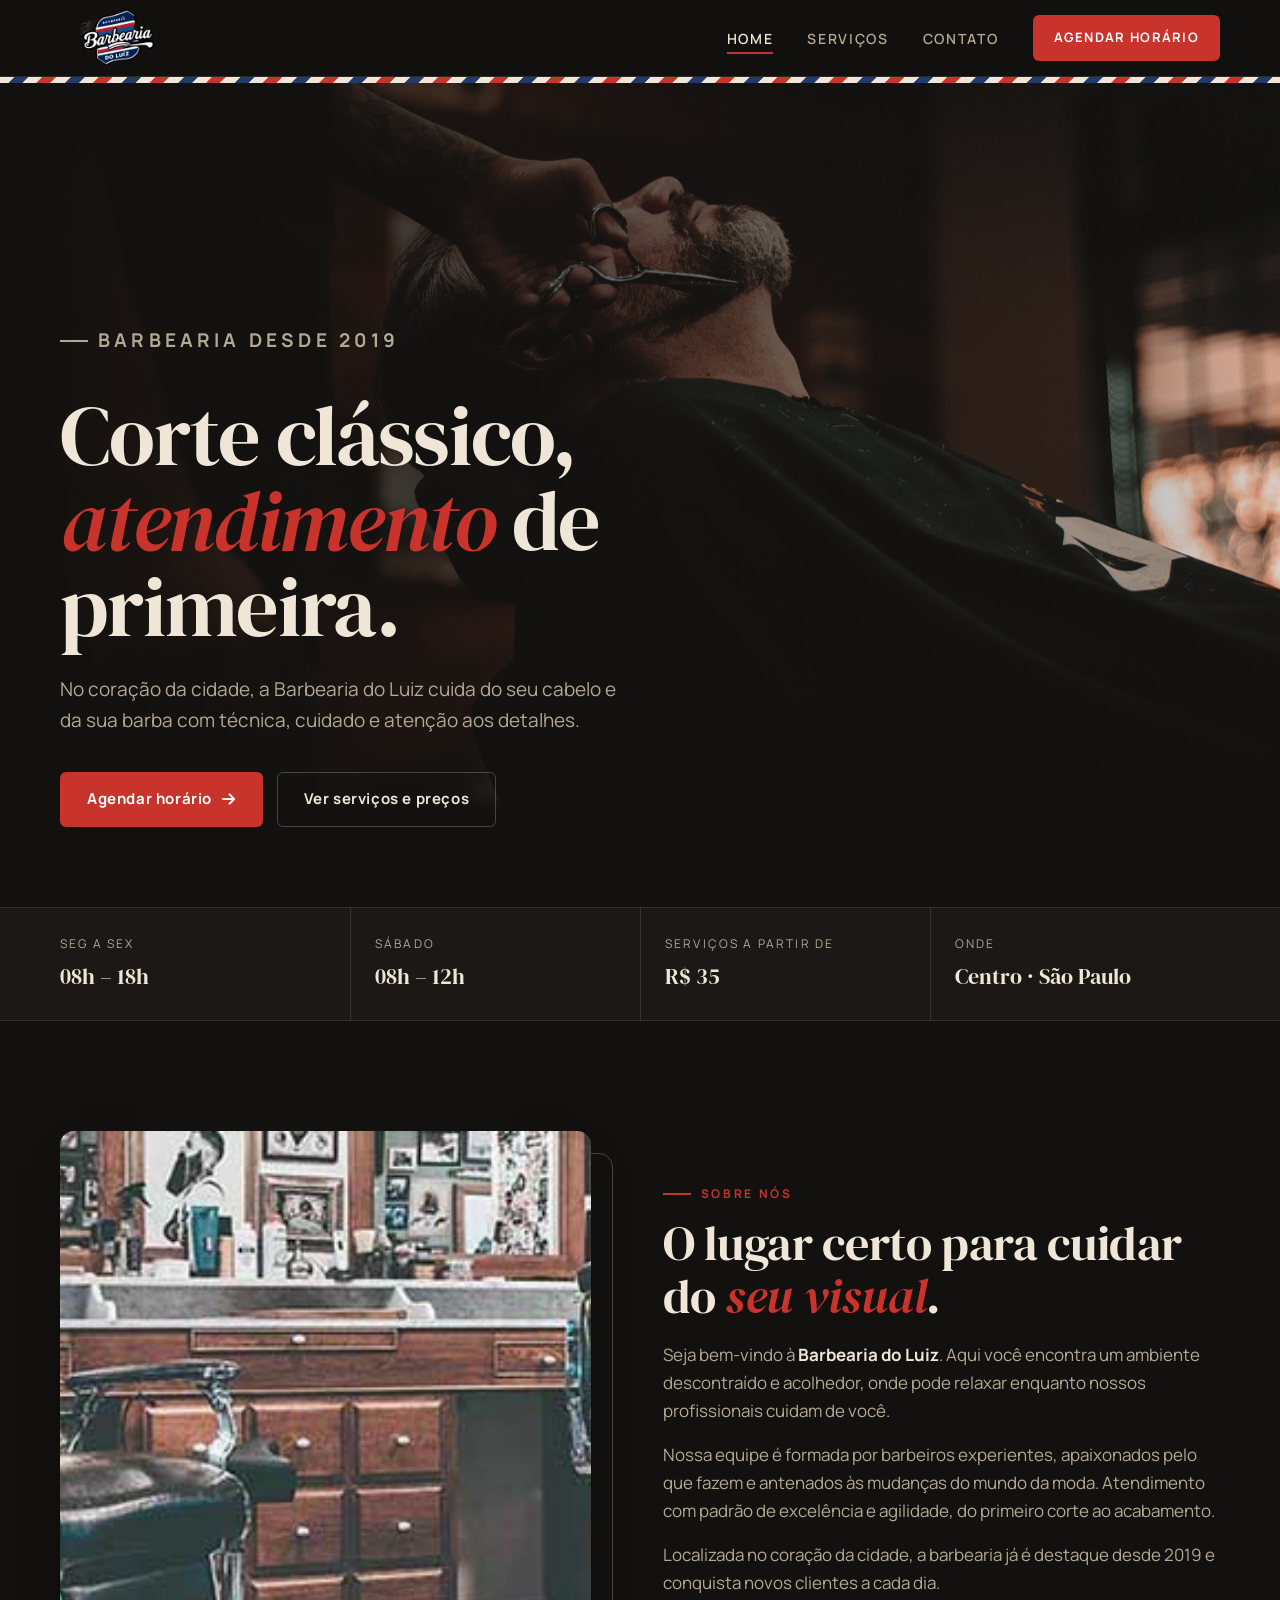
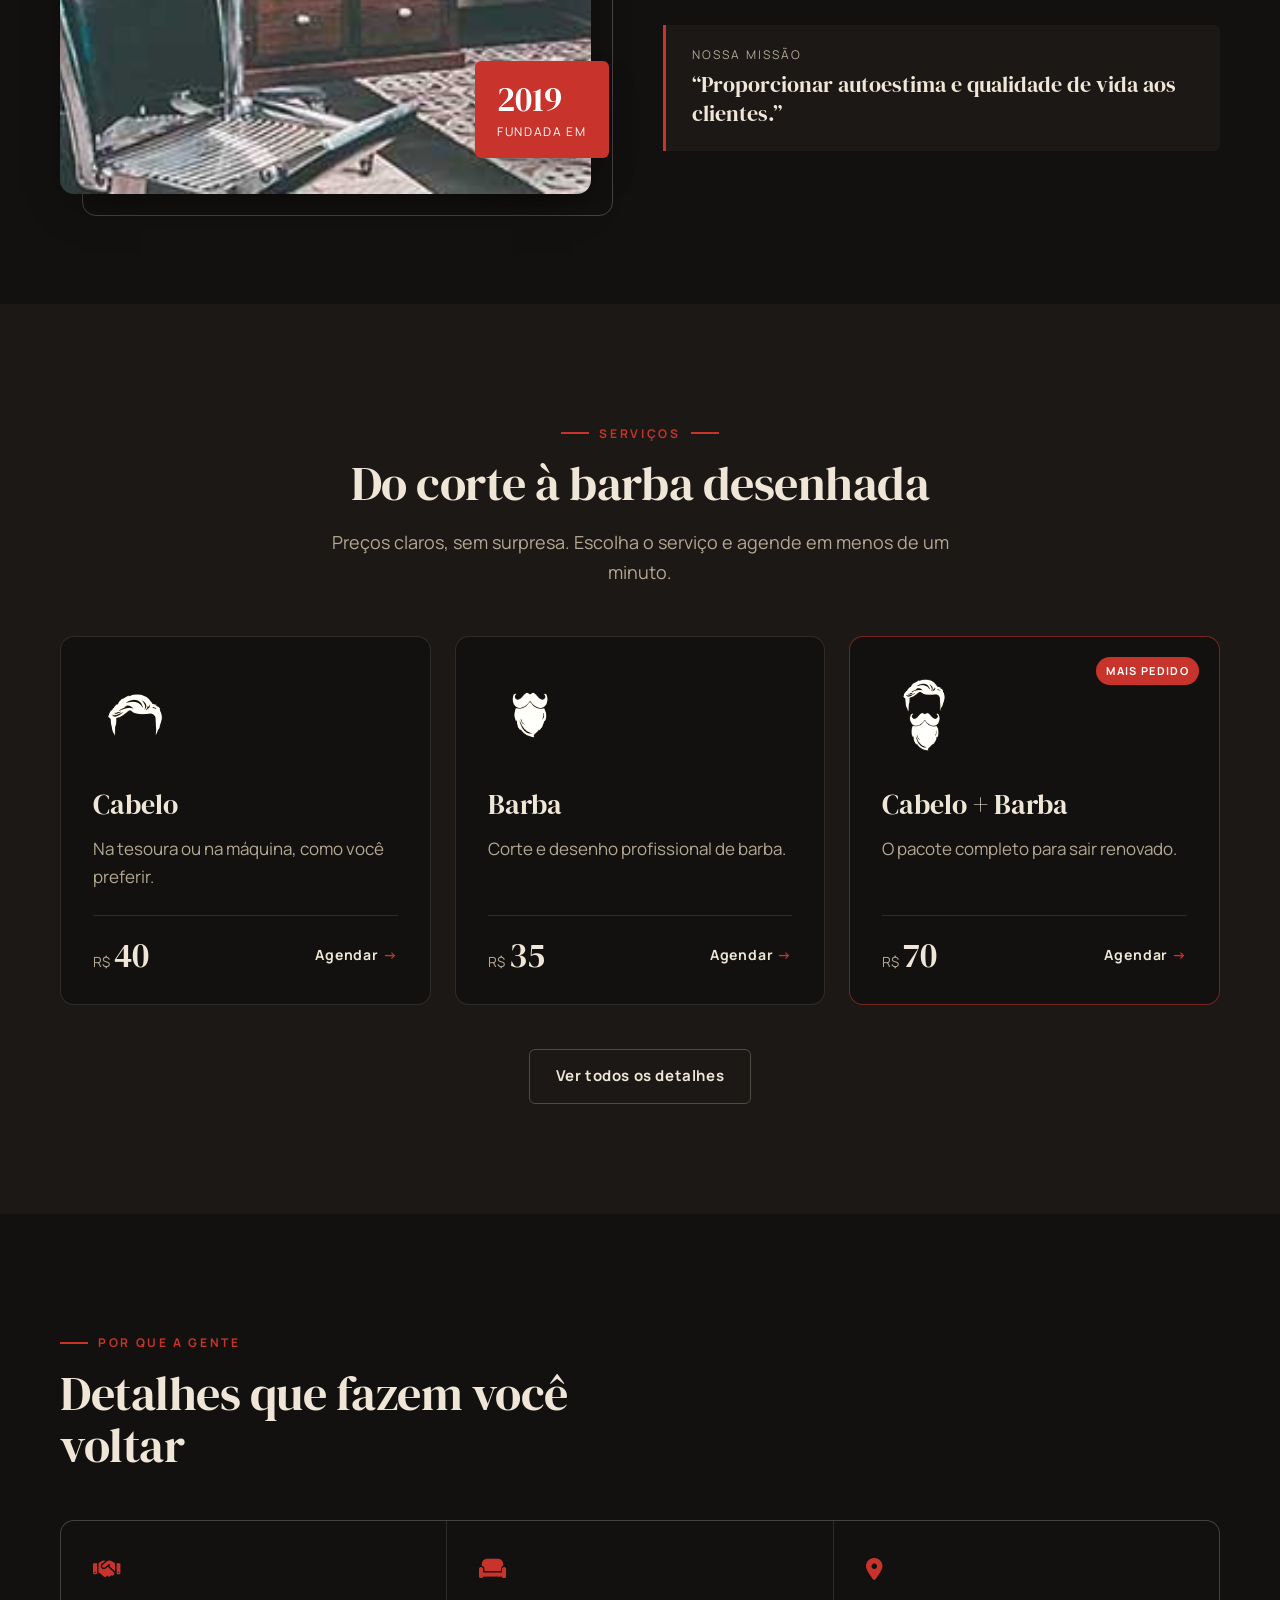
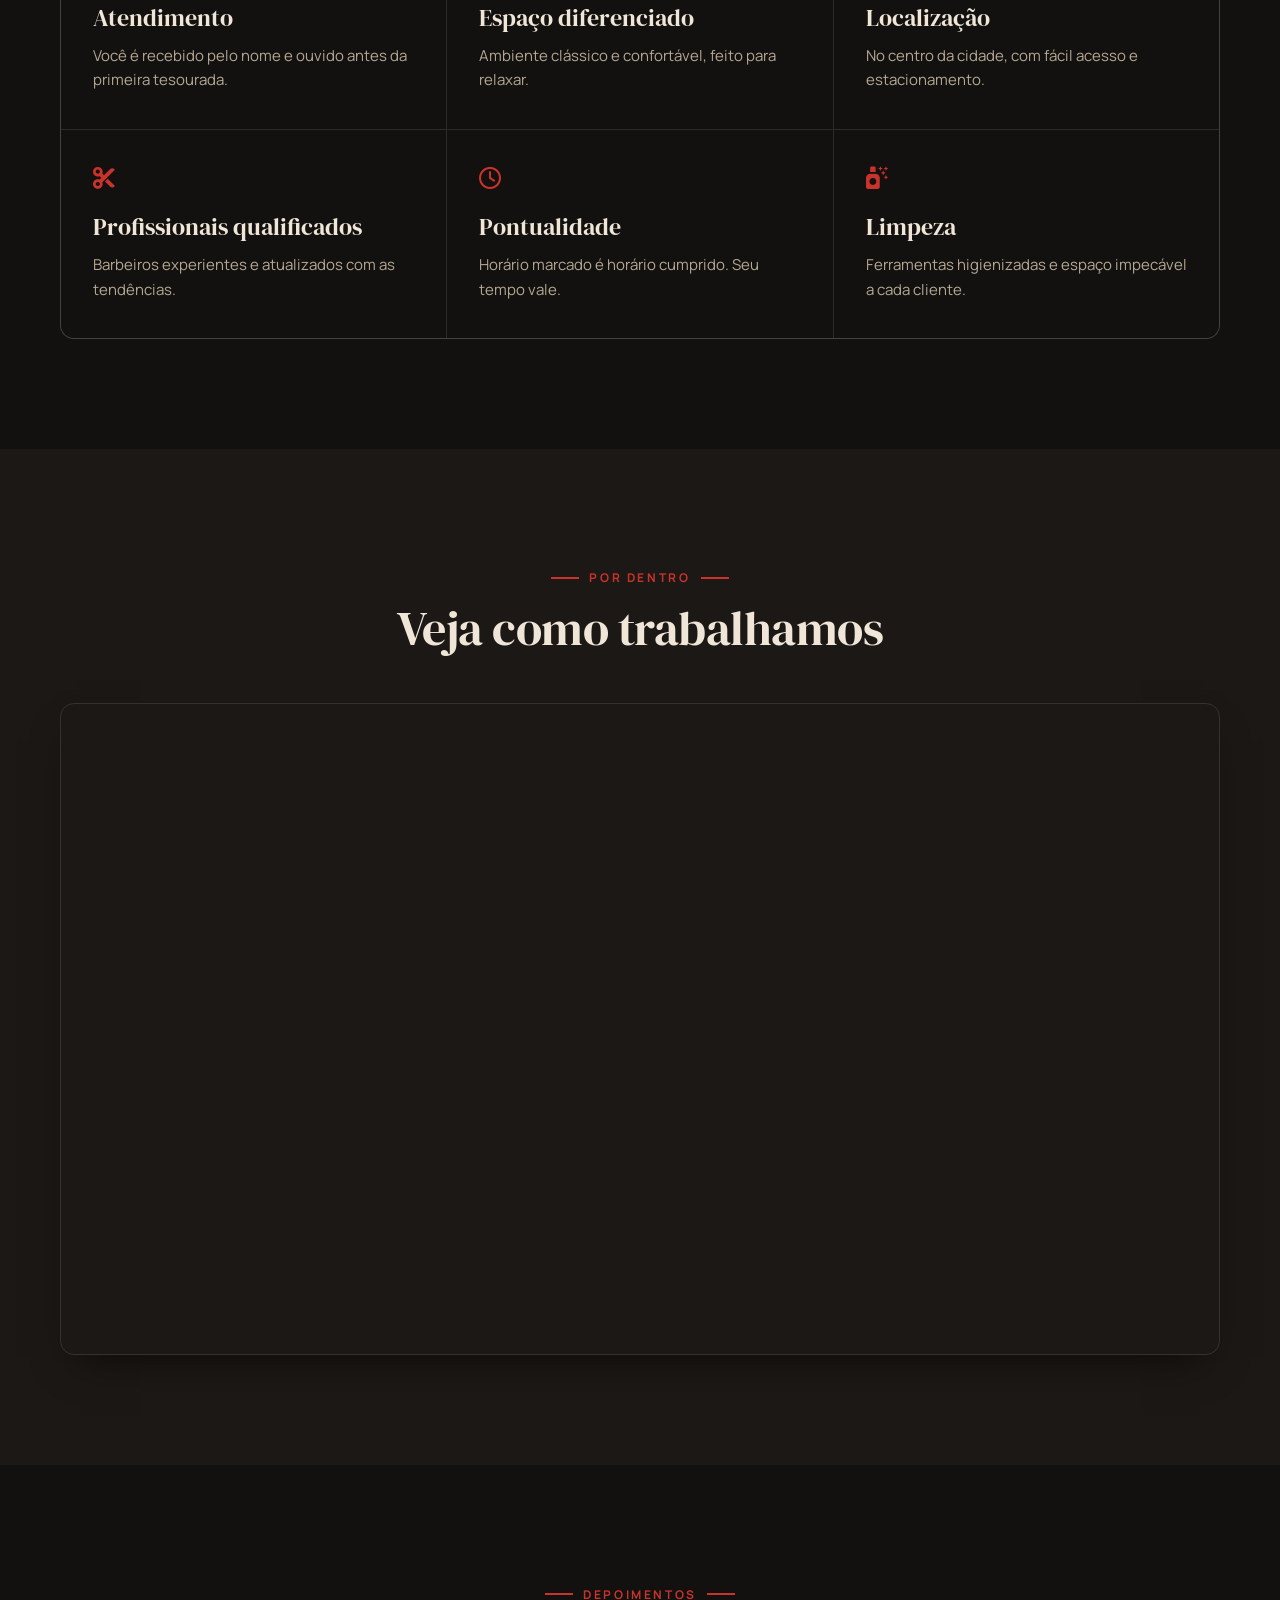
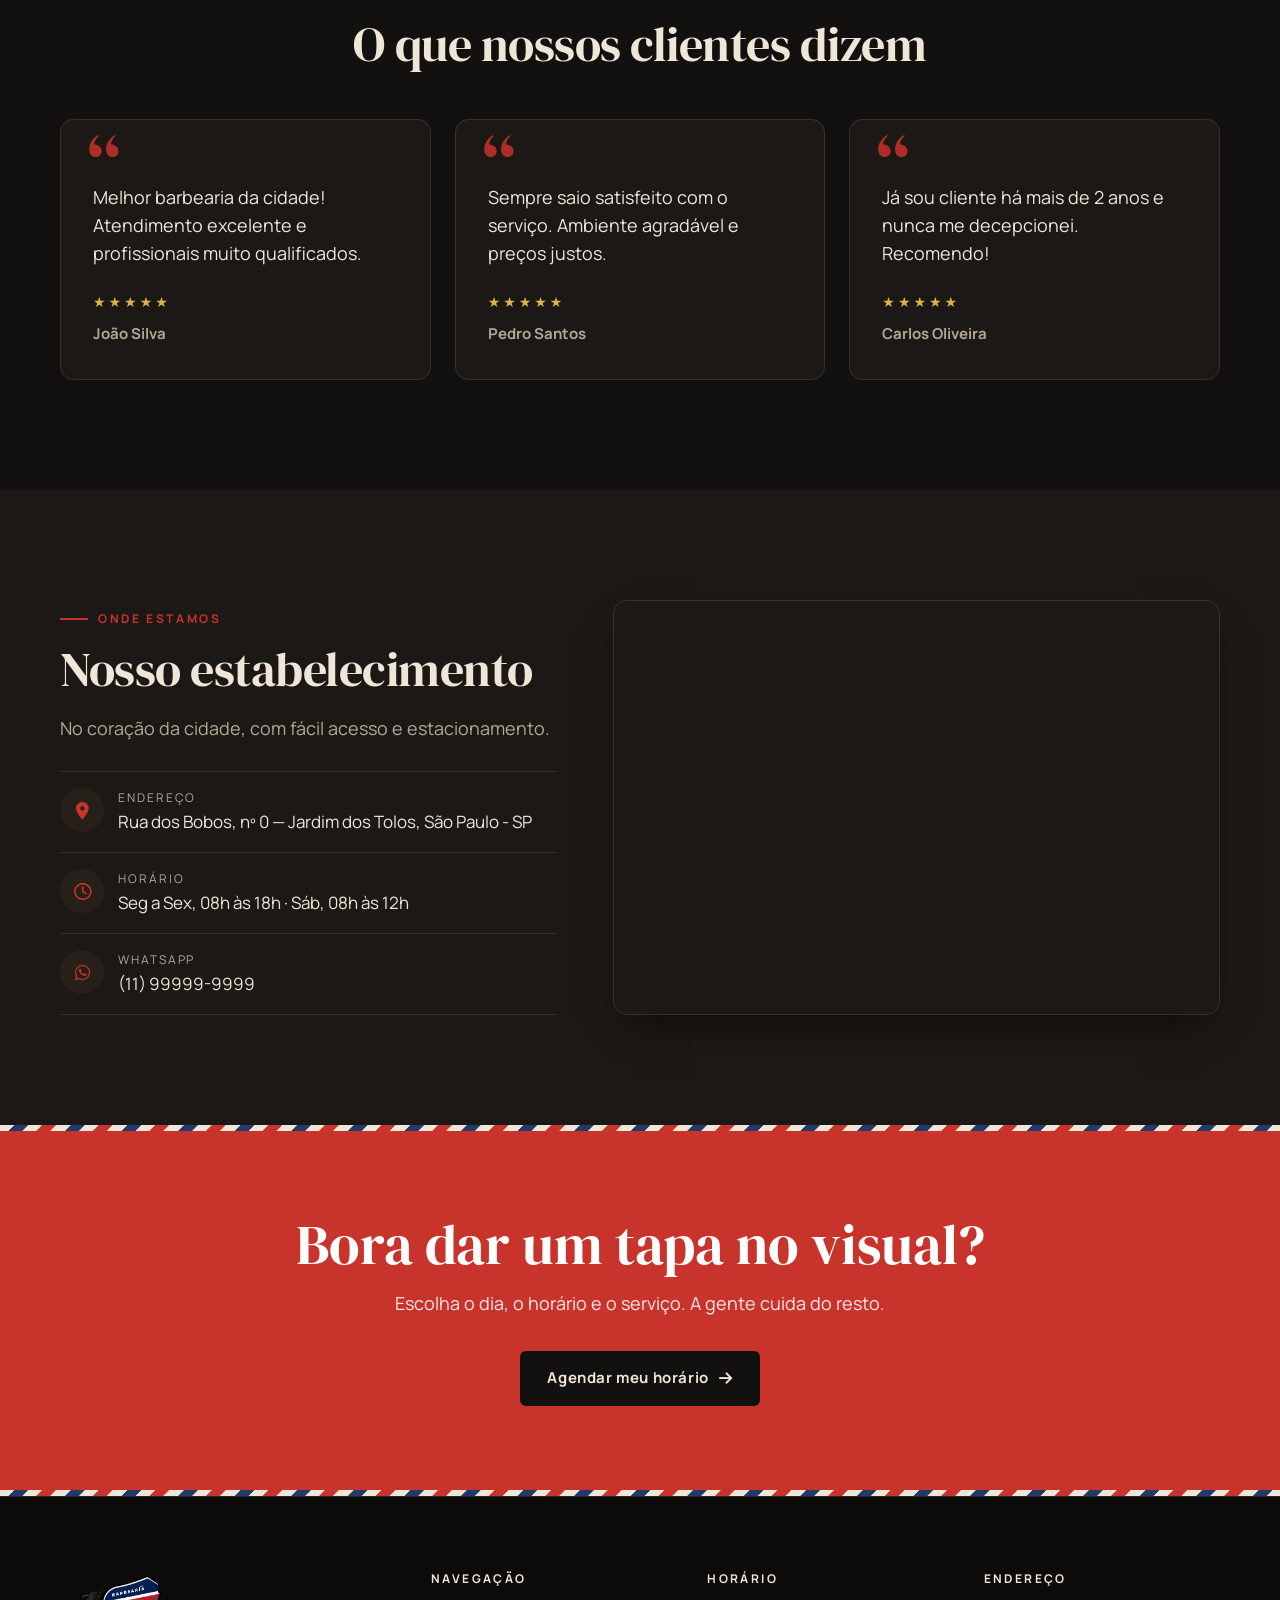
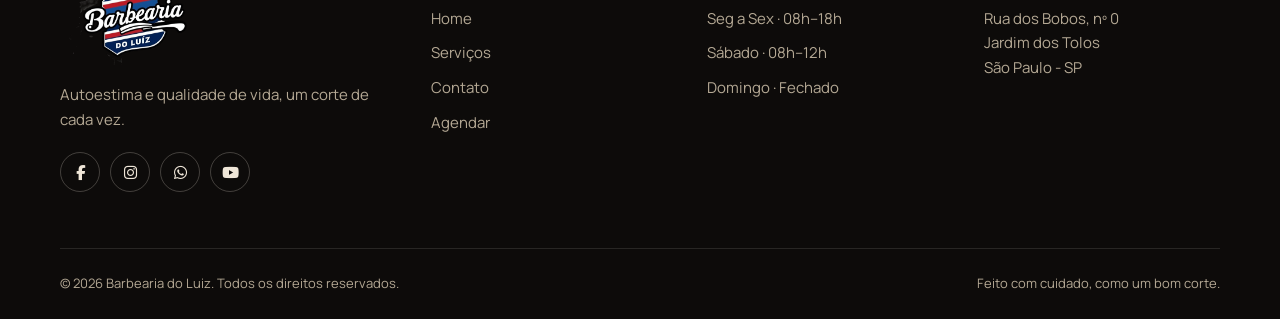
==== commit 7d9faf82: "Renovação visual e funcional do site da Barbearia do Luiz - Novo visual escuro inspirado na identida" ====
--- a/index.html
+++ b/index.html
@@ -3,97 +3,308 @@
 <head>
   <meta charset="UTF-8" />
   <meta name="viewport" content="width=device-width, initial-scale=1.0" />
+  <meta name="description" content="Barbearia do Luiz — cortes de cabelo, barba e atendimento de primeira no coração de São Paulo. Agende seu horário online." />
+  <meta name="theme-color" content="#13110f" />
+  <title>Barbearia do Luiz — Corte, barba e estilo</title>
+  <link rel="icon" href="imagens/logo.png" type="image/png" />
+  <link rel="preconnect" href="https://fonts.googleapis.com" />
+  <link rel="preconnect" href="https://fonts.gstatic.com" crossorigin />
+  <link href="https://fonts.googleapis.com/css2?family=DM+Serif+Display:ital@0;1&family=Manrope:wght@400;600;700&display=swap" rel="stylesheet" />
+  <link rel="stylesheet" href="https://cdnjs.cloudflare.com/ajax/libs/font-awesome/6.5.2/css/all.min.css" />
   <link rel="stylesheet" href="reset.css" />
   <link rel="stylesheet" href="style.css" />
-    <link rel="stylesheet" href="https://cdnjs.cloudflare.com/ajax/libs/font-awesome/6.0.0/css/all.min.css" />
-  <title>Home - Barbearia do Luiz</title>
 </head>
 <body>
-  <header>
-    <div class="caixa">
-      <h1>
-        <img src="imagens/Imagem2.png" alt="Logo da Barbearia do Luiz" class="imagen-logo"/>
-      </h1>
-      <nav>
-        <ul>
-          <li><a href="index.html">Home</a></li>
-          <li><a href="produtos.html">Produtos</a></li>
+  <a href="#conteudo" class="pular-conteudo">Pular para o conteúdo</a>
+
+  <header class="topo">
+    <div class="container">
+      <a href="index.html" class="marca" aria-label="Barbearia do Luiz — página inicial">
+        <img src="imagens/Imagem2.png" alt="Barbearia do Luiz" />
+      </a>
+      <nav aria-label="Menu principal">
+        <button class="menu-mobile" aria-label="Abrir menu" aria-expanded="false" aria-controls="menu">
+          <span></span><span></span><span></span>
+        </button>
+        <ul class="menu" id="menu">
+          <li><a href="index.html" aria-current="page">Home</a></li>
+          <li><a href="produtos.html">Serviços</a></li>
           <li><a href="contato.html">Contato</a></li>
-          <li><a href="agenda.html">Agenda</a></li>
-
+          <li><a href="agenda.html" class="botao botao-primario">Agendar horário</a></li>
         </ul>
       </nav>
     </div>
   </header>
-  
-  <img src="imagens/banner.jpg" alt="Ambiente da Barbearia do Luiz" class="image-banner" />
-
-  <main>
-    <section class="banner">
-    
-    <div class="principal">
-      <h1 class="titulo">Sobre a Barbearia do Luiz</h1>
-      <img src="imagens/utensilios.jpg" alt="Utensílios de barbearia" class="utensilios">
-      <p>Seja bem-vindo à <strong>Barbearia do Luiz</strong>, o lugar perfeito para cuidar do seu visual! Aqui, Oferecemos um ambiente descontraído e acolhedor, onde você pode relaxar enquanto nossos profissionais cuidam de você.</p>
-      <p>Com uma equipe de barbeiros experientes e apaixonados pelo que fazem, garantimos um atendimento de qualidade.</p>
-      <p>Localizada no coração da cidade, a <strong>Barbearia do Luiz</strong> traz o que há de melhor para o seu cabelo e barba. Fundada em 2019, já é destaque na cidade e conquista novos clientes a cada dia.</p>
-      <p><em>Nossa missão: <strong>"Proporcionar autoestima e qualidade de vida aos clientes"</strong>.</em></p>
-      <p>Oferecemos profissionais experientes e antenados às mudanças do mundo da moda. Nosso atendimento possui padrão de excelência e agilidade, garantindo qualidade e satisfação.</p>
-    </div>
-
-  </section>
-  <section class="mapa">
-    <h3 class="titulo">
-      Nosso estabelecimento
-    </h3>
-    <p>Nosso estabelecimento está localizado no coração da cidade, com fácil acesso e estacionamento.</p>
-
-    <div class="mapa-conteudo">
-      <iframe
-        src="https://www.google.com/maps/embed?pb=!1m18!1m12!1m3!1d3656.4483278365396!2d-46.63466568562861!3d-23.588249068469487!2m3!1f0!2f0!3f0!3m2!1i1024!2i768!4f13.1!3m3!1m2!1s0x94ce5a2b2ed7f3a1%3A0xab35da2f5ca62674!2sCaelum!5e0!3m2!1spt-BR!2sbr!4v1568814489656!5m2!1spt-BR!2sbr"
-        width="100%" height="300" frameborder="0" style="border:0;" allowfullscreen=""></iframe>
-    </div> 
-    
-  </section>
-  
-  
-  <div class="conteudo-beneficios">
-      <h2 class="titulo">Benefícios</h2>
-    <section class="beneficios">
-      <ul class="lista-beneficios">
-        <li class="itens">Atendimento aos Clientes</li>
-        <li class="itens">Espaço diferenciado</li>
-        <li class="itens">Localização</li>
-        <li class="itens">Profissionais Qualificados</li>
-        <li class="itens">Pontualidade</li>
-        <li class="itens">Limpeza</li>
-      </ul>
-      <img src="imagens/beneficios.jpg" alt="Imagem ilustrando os benefícios" class="imagem-beneficios" />
-    </section>
-
-  </div>
-  
-  <div class="video">
-    <iframe width="560" height="315" src="https://www.youtube.com/embed/wcVVXUV0YUY" frameborder="0"
-          allow="accelerometer; autoplay; encrypted-media; gyroscope; picture-in-picture" allowfullscreen></iframe>
-  </div>
-
+  <div class="faixa-poste" aria-hidden="true"></div>
+
+  <main id="conteudo">
+    <!-- Hero -->
+    <section class="hero">
+      <div class="container">
+        <div class="hero-conteudo">
+          <p class="rotulo">Barbearia desde 2019</p>
+          <h1>Corte clássico,<br /><em>atendimento</em> de primeira.</h1>
+          <p>No coração da cidade, a Barbearia do Luiz cuida do seu cabelo e da sua barba com técnica, cuidado e atenção aos detalhes.</p>
+          <div class="hero-acoes">
+            <a href="agenda.html" class="botao botao-primario">Agendar horário <i class="fa-solid fa-arrow-right" aria-hidden="true"></i></a>
+            <a href="produtos.html" class="botao botao-secundario">Ver serviços e preços</a>
+          </div>
+        </div>
+      </div>
+    </section>
+
+    <!-- Informações rápidas -->
+    <section class="info-rapida" aria-label="Informações rápidas">
+      <div class="container">
+        <ul>
+          <li><span>Seg a Sex</span><strong>08h – 18h</strong></li>
+          <li><span>Sábado</span><strong>08h – 12h</strong></li>
+          <li><span>Serviços a partir de</span><strong>R$ 35</strong></li>
+          <li><span>Onde</span><strong>Centro · São Paulo</strong></li>
+        </ul>
+      </div>
+    </section>
+
+    <!-- Sobre -->
+    <section class="secao" id="sobre">
+      <div class="container sobre">
+        <div class="sobre-imagem revelar">
+          <img src="imagens/banner.jpg" alt="Interior da Barbearia do Luiz com cadeiras clássicas de couro" loading="lazy" />
+          <div class="selo"><strong>2019</strong><span>Fundada em</span></div>
+        </div>
+        <div class="revelar">
+          <p class="rotulo">Sobre nós</p>
+          <h2 class="titulo">O lugar certo para cuidar do <em>seu visual</em>.</h2>
+          <div class="texto">
+            <p>Seja bem-vindo à <strong>Barbearia do Luiz</strong>. Aqui você encontra um ambiente descontraído e acolhedor, onde pode relaxar enquanto nossos profissionais cuidam de você.</p>
+            <p>Nossa equipe é formada por barbeiros experientes, apaixonados pelo que fazem e antenados às mudanças do mundo da moda. Atendimento com padrão de excelência e agilidade, do primeiro corte ao acabamento.</p>
+            <p>Localizada no coração da cidade, a barbearia já é destaque desde 2019 e conquista novos clientes a cada dia.</p>
+          </div>
+          <blockquote class="missao">
+            <span>Nossa missão</span>
+            “Proporcionar autoestima e qualidade de vida aos clientes.”
+          </blockquote>
+        </div>
+      </div>
+    </section>
+
+    <!-- Serviços -->
+    <section class="secao secao-alt" id="servicos">
+      <div class="container">
+        <div class="cabecalho-secao centro revelar">
+          <p class="rotulo">Serviços</p>
+          <h2 class="titulo">Do corte à barba desenhada</h2>
+          <p class="subtitulo">Preços claros, sem surpresa. Escolha o serviço e agende em menos de um minuto.</p>
+        </div>
+        <ul class="servicos">
+          <li class="servico revelar">
+            <img src="imagens/cabelo.jpg" alt="" class="servico-icone" />
+            <h3>Cabelo</h3>
+            <p>Na tesoura ou na máquina, como você preferir.</p>
+            <div class="servico-rodape">
+              <span class="preco"><small>R$</small>40</span>
+              <a href="agenda.html?servico=cabelo" class="link-seta">Agendar</a>
+            </div>
+          </li>
+          <li class="servico revelar">
+            <img src="imagens/barba.jpg" alt="" class="servico-icone" />
+            <h3>Barba</h3>
+            <p>Corte e desenho profissional de barba.</p>
+            <div class="servico-rodape">
+              <span class="preco"><small>R$</small>35</span>
+              <a href="agenda.html?servico=barba" class="link-seta">Agendar</a>
+            </div>
+          </li>
+          <li class="servico servico-destaque revelar">
+            <span class="etiqueta">Mais pedido</span>
+            <img src="imagens/cabelo+barba.jpg" alt="" class="servico-icone" />
+            <h3>Cabelo + Barba</h3>
+            <p>O pacote completo para sair renovado.</p>
+            <div class="servico-rodape">
+              <span class="preco"><small>R$</small>70</span>
+              <a href="agenda.html?servico=cabelo+barba" class="link-seta">Agendar</a>
+            </div>
+          </li>
+        </ul>
+        <div class="secao-rodape">
+          <a href="produtos.html" class="botao botao-secundario">Ver todos os detalhes</a>
+        </div>
+      </div>
+    </section>
+
+    <!-- Benefícios -->
+    <section class="secao" id="beneficios">
+      <div class="container">
+        <div class="cabecalho-secao revelar">
+          <p class="rotulo">Por que a gente</p>
+          <h2 class="titulo">Detalhes que fazem você voltar</h2>
+        </div>
+        <ul class="beneficios revelar">
+          <li>
+            <i class="fa-solid fa-handshake" aria-hidden="true"></i>
+            <h3>Atendimento</h3>
+            <p>Você é recebido pelo nome e ouvido antes da primeira tesourada.</p>
+          </li>
+          <li>
+            <i class="fa-solid fa-couch" aria-hidden="true"></i>
+            <h3>Espaço diferenciado</h3>
+            <p>Ambiente clássico e confortável, feito para relaxar.</p>
+          </li>
+          <li>
+            <i class="fa-solid fa-location-dot" aria-hidden="true"></i>
+            <h3>Localização</h3>
+            <p>No centro da cidade, com fácil acesso e estacionamento.</p>
+          </li>
+          <li>
+            <i class="fa-solid fa-scissors" aria-hidden="true"></i>
+            <h3>Profissionais qualificados</h3>
+            <p>Barbeiros experientes e atualizados com as tendências.</p>
+          </li>
+          <li>
+            <i class="fa-regular fa-clock" aria-hidden="true"></i>
+            <h3>Pontualidade</h3>
+            <p>Horário marcado é horário cumprido. Seu tempo vale.</p>
+          </li>
+          <li>
+            <i class="fa-solid fa-spray-can-sparkles" aria-hidden="true"></i>
+            <h3>Limpeza</h3>
+            <p>Ferramentas higienizadas e espaço impecável a cada cliente.</p>
+          </li>
+        </ul>
+      </div>
+    </section>
+
+    <!-- Vídeo -->
+    <section class="secao secao-alt" id="video">
+      <div class="container">
+        <div class="cabecalho-secao centro revelar">
+          <p class="rotulo">Por dentro</p>
+          <h2 class="titulo">Veja como trabalhamos</h2>
+        </div>
+        <div class="video revelar">
+          <iframe src="https://www.youtube.com/embed/wcVVXUV0YUY" title="Vídeo da Barbearia do Luiz" loading="lazy"
+            allow="accelerometer; autoplay; encrypted-media; gyroscope; picture-in-picture" allowfullscreen></iframe>
+        </div>
+      </div>
+    </section>
+
+    <!-- Depoimentos -->
+    <section class="secao" id="depoimentos">
+      <div class="container">
+        <div class="cabecalho-secao centro revelar">
+          <p class="rotulo">Depoimentos</p>
+          <h2 class="titulo">O que nossos clientes dizem</h2>
+        </div>
+        <div class="depoimentos">
+          <figure class="depoimento revelar">
+            <blockquote>Melhor barbearia da cidade! Atendimento excelente e profissionais muito qualificados.</blockquote>
+            <figcaption>
+              <div class="estrelas" aria-label="5 de 5 estrelas">★★★★★</div>
+              <cite>João Silva</cite>
+            </figcaption>
+          </figure>
+          <figure class="depoimento revelar">
+            <blockquote>Sempre saio satisfeito com o serviço. Ambiente agradável e preços justos.</blockquote>
+            <figcaption>
+              <div class="estrelas" aria-label="5 de 5 estrelas">★★★★★</div>
+              <cite>Pedro Santos</cite>
+            </figcaption>
+          </figure>
+          <figure class="depoimento revelar">
+            <blockquote>Já sou cliente há mais de 2 anos e nunca me decepcionei. Recomendo!</blockquote>
+            <figcaption>
+              <div class="estrelas" aria-label="5 de 5 estrelas">★★★★★</div>
+              <cite>Carlos Oliveira</cite>
+            </figcaption>
+          </figure>
+        </div>
+      </div>
+    </section>
+
+    <!-- Localização -->
+    <section class="secao secao-alt" id="localizacao">
+      <div class="container local">
+        <div class="revelar">
+          <p class="rotulo">Onde estamos</p>
+          <h2 class="titulo">Nosso estabelecimento</h2>
+          <p class="subtitulo">No coração da cidade, com fácil acesso e estacionamento.</p>
+          <ul class="lista-info">
+            <li>
+              <i class="fa-solid fa-location-dot" aria-hidden="true"></i>
+              <div><span>Endereço</span>Rua dos Bobos, nº 0 — Jardim dos Tolos, São Paulo - SP</div>
+            </li>
+            <li>
+              <i class="fa-regular fa-clock" aria-hidden="true"></i>
+              <div><span>Horário</span>Seg a Sex, 08h às 18h · Sáb, 08h às 12h</div>
+            </li>
+            <li>
+              <i class="fa-brands fa-whatsapp" aria-hidden="true"></i>
+              <div><span>WhatsApp</span><a href="https://wa.me/5511999999999" target="_blank" rel="noopener">(11) 99999-9999</a></div>
+            </li>
+          </ul>
+        </div>
+        <div class="mapa revelar">
+          <iframe
+            src="https://www.google.com/maps/embed?pb=!1m18!1m12!1m3!1d3656.4483278365396!2d-46.63466568562861!3d-23.588249068469487!2m3!1f0!2f0!3f0!3m2!1i1024!2i768!4f13.1!3m3!1m2!1s0x94ce5a2b2ed7f3a1%3A0xab35da2f5ca62674!2sCaelum!5e0!3m2!1spt-BR!2sbr!4v1568814489656!5m2!1spt-BR!2sbr"
+            title="Mapa com a localização da Barbearia do Luiz" loading="lazy" allowfullscreen></iframe>
+        </div>
+      </div>
+    </section>
+
+    <!-- Chamada final -->
+    <section class="chamada">
+      <div class="container">
+        <h2>Bora dar um tapa no visual?</h2>
+        <p>Escolha o dia, o horário e o serviço. A gente cuida do resto.</p>
+        <a href="agenda.html" class="botao">Agendar meu horário <i class="fa-solid fa-arrow-right" aria-hidden="true"></i></a>
+      </div>
+    </section>
   </main>
-  <!-- botao do whatsapp -->
-   <a href="https://wa.me/55449999999" class="whatsapp-button" target="_blank">
-   <i class="fab fa-whatsapp"></i>
-  <span class="whatsapp-text">Agende seu horário</span>
-  </a>
-  <!-- fim do botao do whatsapp -->
-
-  
-</body>
-
-  <footer>
-    <!-- <img src="imagens/logo-branco.png" alt="Logo da Barbearia do Luiz em branco"> -->
-    <div class="copyright">
-      <p>Barbearia do Luiz - Todos os direitos reservados</p>
-      <p>Endereço: Rua dos Bobos, nº 0 - Bairro: Jardim dos Tolos - São Paulo - SP</p>
+
+  <footer class="rodape">
+    <div class="container">
+      <div class="rodape-grid">
+        <div class="rodape-marca">
+          <img src="imagens/Imagem2.png" alt="Barbearia do Luiz" />
+          <p>Autoestima e qualidade de vida, um corte de cada vez.</p>
+          <div class="rodape-redes">
+            <a href="https://facebook.com" target="_blank" rel="noopener" aria-label="Facebook"><i class="fa-brands fa-facebook-f"></i></a>
+            <a href="https://instagram.com" target="_blank" rel="noopener" aria-label="Instagram"><i class="fa-brands fa-instagram"></i></a>
+            <a href="https://wa.me/5511999999999" target="_blank" rel="noopener" aria-label="WhatsApp"><i class="fa-brands fa-whatsapp"></i></a>
+            <a href="https://youtube.com" target="_blank" rel="noopener" aria-label="YouTube"><i class="fa-brands fa-youtube"></i></a>
+          </div>
+        </div>
+        <div>
+          <h4>Navegação</h4>
+          <ul>
+            <li><a href="index.html">Home</a></li>
+            <li><a href="produtos.html">Serviços</a></li>
+            <li><a href="contato.html">Contato</a></li>
+            <li><a href="agenda.html">Agendar</a></li>
+          </ul>
+        </div>
+        <div>
+          <h4>Horário</h4>
+          <ul>
+            <li>Seg a Sex · 08h–18h</li>
+            <li>Sábado · 08h–12h</li>
+            <li>Domingo · Fechado</li>
+          </ul>
+        </div>
+        <div>
+          <h4>Endereço</h4>
+          <p>Rua dos Bobos, nº 0<br />Jardim dos Tolos<br />São Paulo - SP</p>
+        </div>
+      </div>
+      <div class="copyright">
+        <p>© <span class="ano-atual">2026</span> Barbearia do Luiz. Todos os direitos reservados.</p>
+        <p>Feito com cuidado, como um bom corte.</p>
+      </div>
     </div>
   </footer>
-</html>+
+  <button id="voltar-topo" aria-label="Voltar ao topo"><i class="fa-solid fa-arrow-up" aria-hidden="true"></i></button>
+
+  <script src="script.js"></script>
+</body>
+</html>
--- a/style.css
+++ b/style.css
@@ -1,437 +1,1647 @@
-/* === FORMATAÇÃO PADRÃO DA PÁGINA === */
+/* =========================================================
+   Barbearia do Luiz — folha de estilos
+   Direção: barbearia clássica, tons escuros de madeira/couro,
+   com as cores do poste de barbeiro (vermelho, branco, azul)
+   herdadas do logo.
+   ========================================================= */
+
 :root {
-  --cor-primaria: #cccccc;
-  --cor-secundaria: #f1e7e7;
-  --cor-textTitle: #0717ee;
-  --tamanho-fonte: 20px;
-  --tamanho-fonte-title: 25px;
-  --cor-destaque: #5a0beb;
-  --cor-texto: #000000;
-  --cor-branco: #ffffff;
-  --cor-cinza: #bbbbbb;
-}
-
-/* Estilos gerais */
+  /* Cores */
+  --tinta: #13110f;          /* fundo principal */
+  --tinta-2: #1c1815;        /* superfícies (cartões, faixas) */
+  --tinta-3: #262019;        /* superfícies elevadas / inputs */
+  --linha: rgba(239, 230, 216, 0.12);
+  --linha-forte: rgba(239, 230, 216, 0.24);
+  --creme: #efe6d8;          /* texto principal */
+  --creme-suave: #b4a894;    /* texto secundário */
+  --vermelho: #c8332b;       /* destaque (poste de barbeiro) */
+  --vermelho-escuro: #a3271f;
+  --azul: #1f3a6b;           /* azul-marinho do logo */
+  --sucesso: #6fae7c;
+  --erro: #e2685f;
+
+  /* Tipografia */
+  --fonte-titulo: "DM Serif Display", Georgia, "Times New Roman", serif;
+  --fonte-texto: "Manrope", system-ui, -apple-system, "Segoe UI", Arial, sans-serif;
+
+  /* Medidas */
+  --largura: 1160px;
+  --raio: 6px;
+  --raio-grande: 14px;
+  --sombra: 0 18px 40px -18px rgba(0, 0, 0, 0.7);
+  --transicao: 0.25s ease;
+  --altura-header: 76px;
+
+  /* Faixa do poste de barbeiro */
+  --poste: repeating-linear-gradient(
+    -45deg,
+    var(--vermelho) 0 10px,
+    var(--creme) 10px 20px,
+    var(--azul) 20px 30px,
+    var(--creme) 30px 40px
+  );
+}
+
+/* ---------- Base ---------- */
+*,
+*::before,
+*::after {
+  box-sizing: border-box;
+}
+
+html {
+  scroll-behavior: smooth;
+  scroll-padding-top: calc(var(--altura-header) + 16px);
+}
+
 body {
-  font-family: 'Arial', sans-serif;
-  line-height: 1.5;
-}
-
-/* Header */
-header {
-  background: var(--cor-cinza);
-}
-
-.caixa {
+  background: var(--tinta);
+  color: var(--creme);
+  font-family: var(--fonte-texto);
+  font-size: 17px;
+  line-height: 1.65;
+  -webkit-font-smoothing: antialiased;
+}
+
+img {
+  display: block;
+  max-width: 100%;
+}
+
+a {
+  color: inherit;
+}
+
+strong {
+  font-weight: 700;
+  color: var(--creme);
+}
+
+em {
+  font-style: italic;
+}
+
+:focus-visible {
+  outline: 2px solid var(--vermelho);
+  outline-offset: 3px;
+}
+
+::selection {
+  background: var(--vermelho);
+  color: #fff;
+}
+
+.container {
+  width: min(100% - 40px, var(--largura));
+  margin-inline: auto;
+}
+
+.pular-conteudo {
+  position: absolute;
+  left: 16px;
+  top: -60px;
+  background: var(--vermelho);
+  color: #fff;
+  padding: 10px 16px;
+  border-radius: var(--raio);
+  z-index: 200;
+  text-decoration: none;
+  font-weight: 700;
+}
+
+.pular-conteudo:focus {
+  top: 12px;
+}
+
+/* ---------- Tipografia ---------- */
+.rotulo {
+  display: inline-flex;
+  align-items: center;
+  gap: 10px;
+  font-size: 12px;
+  font-weight: 700;
+  letter-spacing: 0.22em;
+  text-transform: uppercase;
+  color: var(--vermelho);
+  margin-bottom: 14px;
+}
+
+.rotulo::before {
+  content: "";
+  width: 28px;
+  height: 2px;
+  background: currentColor;
+}
+
+.titulo {
+  font-family: var(--fonte-titulo);
+  font-weight: 400;
+  font-size: clamp(32px, 4.2vw, 48px);
+  line-height: 1.1;
+  letter-spacing: -0.01em;
+  color: var(--creme);
+  margin-bottom: 18px;
+}
+
+.titulo em {
+  color: var(--vermelho);
+}
+
+.subtitulo {
+  color: var(--creme-suave);
+  font-size: 18px;
+  max-width: 60ch;
+}
+
+.texto p {
+  color: var(--creme-suave);
+  margin-bottom: 16px;
+}
+
+.texto p:last-child {
+  margin-bottom: 0;
+}
+
+.cabecalho-secao {
+  margin-bottom: 48px;
+  max-width: 640px;
+}
+
+.cabecalho-secao.centro {
+  margin-inline: auto;
+  text-align: center;
+}
+
+.cabecalho-secao.centro .rotulo::after {
+  content: "";
+  width: 28px;
+  height: 2px;
+  background: currentColor;
+}
+
+.cabecalho-secao.centro .subtitulo {
+  margin-inline: auto;
+}
+
+/* ---------- Botões ---------- */
+.botao {
+  display: inline-flex;
+  align-items: center;
+  justify-content: center;
+  gap: 10px;
+  padding: 14px 26px;
+  border-radius: var(--raio);
+  border: 1px solid transparent;
+  font-family: inherit;
+  font-size: 15px;
+  font-weight: 700;
+  letter-spacing: 0.04em;
+  text-decoration: none;
+  cursor: pointer;
+  transition: background var(--transicao), color var(--transicao),
+    border-color var(--transicao), transform var(--transicao);
+}
+
+.botao:hover {
+  transform: translateY(-2px);
+}
+
+.botao-primario {
+  background: var(--vermelho);
+  color: #fff;
+}
+
+.botao-primario:hover {
+  background: var(--vermelho-escuro);
+}
+
+.botao-secundario {
+  background: transparent;
+  color: var(--creme);
+  border-color: var(--linha-forte);
+}
+
+.botao-secundario:hover {
+  border-color: var(--creme);
+}
+
+.botao-whatsapp {
+  background: #25d366;
+  color: #0b2814;
+}
+
+.botao-whatsapp:hover {
+  background: #1fb857;
+}
+
+.botao-largo {
+  width: 100%;
+}
+
+/* ---------- Faixa do poste ---------- */
+.faixa-poste {
+  height: 6px;
+  background: var(--poste);
+  background-size: 56.57px 56.57px;
+}
+
+/* ---------- Header ---------- */
+.topo {
+  position: sticky;
+  top: 0;
+  z-index: 100;
+  background: rgba(19, 17, 15, 0.88);
+  backdrop-filter: blur(10px);
+  -webkit-backdrop-filter: blur(10px);
+  border-bottom: 1px solid var(--linha);
+}
+
+.topo .container {
+  height: var(--altura-header);
+  display: flex;
+  align-items: center;
+  justify-content: space-between;
+  gap: 24px;
+}
+
+.marca img {
+  height: 66px;
+  margin-block: -4px;
+  width: auto;
+}
+
+.menu {
+  display: flex;
+  align-items: center;
+  gap: 34px;
+  list-style: none;
+}
+
+.menu a:not(.botao) {
   position: relative;
-  width: 90%;
-  max-width: 940px;
-  margin: 0 auto;
-  padding: 20px 0;
-}
-
-nav {
+  text-decoration: none;
+  font-size: 14px;
+  font-weight: 600;
+  letter-spacing: 0.12em;
+  text-transform: uppercase;
+  color: var(--creme-suave);
+  padding: 6px 0;
+  transition: color var(--transicao);
+}
+
+.menu a:not(.botao)::after {
+  content: "";
   position: absolute;
-  right: 0;
-  top: 50%;
-  transform: translateY(-50%);
-}
-
-nav li {
-  display: inline;
-  margin: 0 0 0 15px;
-}
-
-nav a {
+  left: 0;
+  bottom: 0;
+  width: 100%;
+  height: 2px;
+  background: var(--vermelho);
+  transform: scaleX(0);
+  transform-origin: left;
+  transition: transform var(--transicao);
+}
+
+.menu a:not(.botao):hover,
+.menu a[aria-current="page"] {
+  color: var(--creme);
+}
+
+.menu a:not(.botao):hover::after,
+.menu a[aria-current="page"]::after {
+  transform: scaleX(1);
+}
+
+.menu .botao {
+  padding: 11px 20px;
+  font-size: 13px;
   text-transform: uppercase;
-  color: var(--cor-texto);
-  font-weight: bold;
-  font-size: 22px;
-  text-decoration: none;
-  transition: color 0.3s ease;
-}
-
-nav a:hover {
-  color: var(--cor-destaque);
-  text-decoration: underline;
-}
-
-/* Títulos e textos */
-.titulo {
-  color: var(--cor-textTitle);
-  font-size: var(--tamanho-fonte-title);
-  text-align: center;
-  font-weight: bold;
-  margin-bottom: 20px;
-}
-.titulo-produtos{
-  text-align: center;
-  font-size: var(--tamanho-fonte-title);
-  color: var(--cor-textTitle);
-  font-weight: bold;
-  padding: 20px;
-}
-.texto-conteudo{
-  text-align: center;
-  font-size: var(--tamanho-fonte);
-}
-.texto-conteudo strong{
-  font-weight: bolder;
-}
-.principal {
-  background-color: var(--cor-primaria);
-  color: var(--cor-texto);
-  font-size: var(--tamanho-fonte);
-  text-align: center;
-  padding: 30px;
-  margin-bottom: 30px;
-}
-
-/* Banner */
-.image-banner {
-  width: 80%;
-  max-width: 90%;
-  margin-left: auto;
-  margin-right: auto;
-  height: auto;
-  display: block;
-  border-radius: 10px;
-  box-shadow: 0 0 10px rgba(0, 0, 0, 0.15);
-}
-.image-banner:hover{
-  transform: scale(1.05);
-  transition: transform 0.3s ease;
-}
-.imagen-logo{
-  width: 200px;  
-
-}
-
-.beneficios {
+  letter-spacing: 0.1em;
+}
+
+.menu-mobile {
+  display: none;
+  width: 44px;
+  height: 44px;
+  border: 1px solid var(--linha-forte);
+  border-radius: var(--raio);
+  background: transparent;
+  cursor: pointer;
+  position: relative;
+}
+
+.menu-mobile span {
+  position: absolute;
+  left: 11px;
+  width: 20px;
+  height: 2px;
+  background: var(--creme);
+  border-radius: 2px;
+  transition: transform var(--transicao), opacity var(--transicao);
+}
+
+.menu-mobile span:nth-child(1) { top: 14px; }
+.menu-mobile span:nth-child(2) { top: 20px; }
+.menu-mobile span:nth-child(3) { top: 26px; }
+
+.menu-mobile-ativo span:nth-child(1) { transform: translateY(6px) rotate(45deg); }
+.menu-mobile-ativo span:nth-child(2) { opacity: 0; }
+.menu-mobile-ativo span:nth-child(3) { transform: translateY(-6px) rotate(-45deg); }
+
+/* ---------- Hero (Home) ---------- */
+.hero {
+  position: relative;
+  min-height: calc(100vh - var(--altura-header));
+  min-height: calc(100svh - var(--altura-header));
   display: flex;
-  flex-direction: row;
-  align-items: center;
-  justify-content: space-evenly;
-  gap: 20px;
-  padding: 20px;
-  flex-wrap: wrap;
-}
-
-.beneficios ul {
-  margin: 0;
-  padding: 10px;
-  font-size: var(--tamanho-fonte);
-  flex: 1;
-  min-width: 300px;
-}
-
-.imagem-beneficios {
-  margin: 10px;
-  padding: 0;
-  width: 45%;
-  max-width: 800px;
-  border-radius: 10px;
-}
-
-/* Produtos */
-.produtos {
-  width: 110%;
-  max-width: 940px;
-  margin: 0 auto;
-  padding: 50px 0;
+  align-items: flex-end;
+  padding: 120px 0 80px;
+  background:
+    linear-gradient(90deg, rgba(19, 17, 15, 0.92) 0%, rgba(19, 17, 15, 0.55) 55%, rgba(19, 17, 15, 0.15) 100%),
+    linear-gradient(0deg, var(--tinta) 0%, rgba(19, 17, 15, 0) 40%),
+    url("imagens/beneficios.jpg") center 30% / cover no-repeat;
+}
+
+.hero-conteudo {
+  max-width: 640px;
+}
+
+.hero h1 {
+  font-family: var(--fonte-titulo);
+  font-weight: 400;
+  font-size: clamp(44px, 7vw, 84px);
+  line-height: 1.02;
+  letter-spacing: -0.02em;
+  margin-bottom: 24px;
+}
+
+.hero h1 em {
+  color: var(--vermelho);
+}
+
+.hero p {
+  font-size: 19px;
+  color: var(--creme-suave);
+  max-width: 48ch;
+  margin-bottom: 36px;
+}
+
+.hero-acoes {
   display: flex;
   flex-wrap: wrap;
-  justify-content: space-between;
-}
-
-.produtos li {
-  display: inline-block;
-  text-align: center;
-  width: 30%;
-  min-width: 250px;
-  vertical-align: top;
-  margin: 0 1.5% 30px;
-  padding: 30px 20px;
-  box-sizing: border-box;
-  border: 2px solid var(--cor-texto);
-  border-radius: 10px;
-  transition: border-color 0.3s ease;
-}
-
-.produtos li:hover {
-  border-color: var(--cor-destaque);
-}
-
-.produtos li:active {
-  border-color: var(--cor-destaque);
-}
-
-.produtos li:hover h2 {
+  gap: 14px;
+}
+
+/* Faixa de informações rápidas */
+.info-rapida {
+  background: var(--tinta-2);
+  border-block: 1px solid var(--linha);
+}
+
+.info-rapida ul {
+  list-style: none;
+  display: grid;
+  grid-template-columns: repeat(4, 1fr);
+}
+
+.info-rapida li {
+  padding: 26px 24px;
+  border-left: 1px solid var(--linha);
+}
+
+.info-rapida li:first-child {
+  border-left: none;
+  padding-left: 0;
+}
+
+.info-rapida span {
+  display: block;
+  font-size: 12px;
+  letter-spacing: 0.18em;
+  text-transform: uppercase;
+  color: var(--creme-suave);
+  margin-bottom: 4px;
+}
+
+.info-rapida strong {
+  font-family: var(--fonte-titulo);
+  font-weight: 400;
+  font-size: 22px;
+}
+
+/* ---------- Seções ---------- */
+.secao {
+  padding: 110px 0;
+}
+
+.secao-alt {
+  background: var(--tinta-2);
+}
+
+/* Cabeçalho das páginas internas */
+.cabecalho-pagina {
+  padding: 90px 0 70px;
+  border-bottom: 1px solid var(--linha);
+  background:
+    radial-gradient(circle at 85% 0%, rgba(200, 51, 43, 0.14), transparent 45%),
+    radial-gradient(circle at 0% 100%, rgba(31, 58, 107, 0.25), transparent 50%);
+}
+
+.cabecalho-pagina h1 {
+  font-family: var(--fonte-titulo);
+  font-weight: 400;
+  font-size: clamp(40px, 6vw, 68px);
+  line-height: 1.05;
+  letter-spacing: -0.02em;
+  margin-bottom: 16px;
+}
+
+.cabecalho-pagina h1 em {
+  color: var(--vermelho);
+}
+
+/* ---------- Sobre ---------- */
+.sobre {
+  display: grid;
+  grid-template-columns: 1fr 1.05fr;
+  gap: 72px;
+  align-items: center;
+}
+
+.sobre-imagem {
+  position: relative;
+}
+
+.sobre-imagem img {
+  width: 100%;
+  aspect-ratio: 4 / 5;
+  object-fit: cover;
+  border-radius: var(--raio-grande);
+  box-shadow: var(--sombra);
+}
+
+.sobre-imagem::before {
+  content: "";
+  position: absolute;
+  inset: 22px -22px -22px 22px;
+  border: 1px solid var(--linha-forte);
+  border-radius: var(--raio-grande);
+  z-index: -1;
+}
+
+.selo {
+  position: absolute;
+  right: -18px;
+  bottom: 36px;
+  background: var(--vermelho);
+  color: #fff;
+  padding: 18px 22px;
+  border-radius: var(--raio);
+  box-shadow: var(--sombra);
+  line-height: 1.2;
+}
+
+.selo strong {
+  display: block;
+  font-family: var(--fonte-titulo);
+  font-weight: 400;
   font-size: 34px;
-}
-
-.produtos h2 {
-  font-size: 30px;
-  font-weight: bold;
-  margin-bottom: 15px;
-}
-
-.produto-descricao {
-  font-size: 18px;
-  margin-bottom: 10px;
-}
-
-.produto-preco {
+  color: #fff;
+}
+
+.selo span {
+  font-size: 12px;
+  letter-spacing: 0.14em;
+  text-transform: uppercase;
+}
+
+.missao {
+  margin-top: 28px;
+  padding: 22px 26px;
+  border-left: 3px solid var(--vermelho);
+  background: var(--tinta-2);
+  border-radius: 0 var(--raio) var(--raio) 0;
+  font-family: var(--fonte-titulo);
   font-size: 22px;
-  font-weight: bold;
-  margin-top: 10px;
-}
-
-.conteudo-principal h1{
-  font-size: var(--tamanho-fonte-title);
-  color: var(--cor-textTitle);
-  text-align: center;
-  margin-bottom: 20px;
-}
-.conteudo-principal p{
-  font-size: var(--tamanho-fonte);
-  text-align: center;
-  margin-bottom: 20px;
-}
-.principal strong{
-  font-weight: bolder;
-}
-
-/* Agenda */
-.agenda ul{
+  line-height: 1.35;
+}
+
+.missao span {
+  display: block;
+  font-family: var(--fonte-texto);
+  font-size: 12px;
+  letter-spacing: 0.18em;
+  text-transform: uppercase;
+  color: var(--creme-suave);
+  margin-bottom: 6px;
+}
+
+/* ---------- Serviços ---------- */
+.servicos {
   list-style: none;
-  padding: 0;
-  margin: 0 auto;
-  max-width: 400px;
-}
-.agenda li{
-  background-color: var(--cor-primaria);
-  padding: 15px 20px;
-  margin-bottom: 10px;
-  border-left: 5px solid var(--cor-destaque);
-  text-align: center;
-  border-radius: 4px;
-  font-size: 1.1rem;
-  box-shadow: 0 0 10px rgba(0, 0, 0, 0.1);
-
-}
-
-/* Formulário de contato */
-main {
-  width: 90%;
-  max-width: 940px;
-  margin: 0 auto;
-}
-
-form {
-  margin: 40px 0;
-}
-
-form label, form p {
-  display: block;
-  font-size: 18px;
-  margin: 10px 0;
-  font-weight: bold;
-  color: var(--cor-texto);
-  text-align: left;
-  font-family: 'Courier New', Courier, monospace;
-}
-
-.input-padrao {
-  display: block;
-  margin: 0 0 20px;
-  padding: 10px 25px;
-  width: 50%;
-  max-width: 500px;
-  border: 1px solid #ccc;
-  border-radius: 5px;
-}
-
-.checkbox {
-  margin: 20px 0;
-}
-
-.enviar {
-  background-color: var(--cor-destaque);
-  color: var(--cor-branco);
-  padding: 10px 20px;
-  border: none;
-  border-radius: 5px;
-  cursor: pointer;
-  font-size: 18px;
-  font-weight: bold;
-  transition: background-color 0.3s ease;
-}
-
-.enviar:hover {
-  background-color: #4a09c0;
-}
-
-/* Utensílios e vídeo */
-.utensilios {
-  width: 120px;
-  float: left;
-  margin: 0 20px 20px 0;
-  border-radius: 10px;
-}
-
-.video {
-  width: 90%;
-  max-width: 560px;
-  margin: 2em auto;
-}
-
-.video iframe {
-  width: 100%;
-  height: 315px;
-}
-
-/* Mapa */
-.mapa {
-  padding: 3em 0;
-  background: linear-gradient(var(--cor-secundaria), #888888);
-}
-
-.mapa p {
-  margin: 0 0 2em;
-  text-align: center;
-}
-
-.mapa-conteudo {
-  width: 90%;
-  max-width: 940px;
-  margin: 0 auto;
-}
-
-/* Itens de benefícios */
-.itens-beneficios {
-  width: 100%;
-  display: inline-block;
-  vertical-align: top;
-}
-
-.itens {
-  line-height: 1.5;
-  font-weight: bold;
-}
-
-.itens::before {
-  content: "✅";
-  margin-right: 5px;
-}
-
-.itens:first-child {
-  font-weight: bold;
-}
-
-/* Footer */
-footer {
-  text-align: center;
-  background: url("imagens/bg.jpg");
-  padding: 40px 0;
-  color: var(--cor-branco);
-}
-
-.copyright {
-  color: var(--cor-branco);
-  font-size: 18px;
-  margin: 20px 0 0;
-}
-
-/* Media Queries para Responsividade */
-@media screen and (max-width: 768px) {
-  .caixa {
-    width: 95%;
-  }
-  
-  nav {
-    position: static;
-    text-align: center;
-    margin-top: 20px;
-  }
-  
-  .produtos li {
-    width: 100%;
-    margin: 0 0 20px 0;
-  }
-  
-  .input-padrao {
-    width: 100%;
-  }
-  
-  .beneficios {
-    flex-direction: column;
-  }
-  
-  .imagem-beneficios {
-    width: 100%;
-  }
-}
-/* Estilo do botão do WhatsApp */
-.whatsapp-button {
-  position: fixed;
-  bottom: 20px;
+  display: grid;
+  grid-template-columns: repeat(3, 1fr);
+  gap: 24px;
+}
+
+.servico {
+  position: relative;
+  display: flex;
+  flex-direction: column;
+  padding: 36px 32px 32px;
+  background: var(--tinta-2);
+  border: 1px solid var(--linha);
+  border-radius: var(--raio-grande);
+  transition: border-color var(--transicao), transform var(--transicao);
+}
+
+.secao-alt .servico {
+  background: var(--tinta);
+}
+
+.servico:hover {
+  border-color: var(--linha-forte);
+  transform: translateY(-4px);
+}
+
+.servico-destaque {
+  border-color: rgba(200, 51, 43, 0.55);
+}
+
+.servico-destaque:hover {
+  border-color: var(--vermelho);
+}
+
+.etiqueta {
+  position: absolute;
+  top: 20px;
   right: 20px;
-  background-color: #25d366;
-  color: white;
-  width: 60px;
-  height: 60px;
-  border-radius: 50%;
+  background: var(--vermelho);
+  color: #fff;
+  font-size: 11px;
+  font-weight: 700;
+  letter-spacing: 0.12em;
+  text-transform: uppercase;
+  padding: 5px 10px;
+  border-radius: 999px;
+}
+
+.servico-icone {
+  width: 84px;
+  height: 84px;
+  margin-bottom: 24px;
+  /* As imagens são ícones pretos em fundo branco: invertidos ficam creme sobre o fundo escuro */
+  filter: invert(1) sepia(0.25);
+  mix-blend-mode: screen;
+}
+
+.servico h3 {
+  font-family: var(--fonte-titulo);
+  font-weight: 400;
+  font-size: 28px;
+  margin-bottom: 8px;
+}
+
+.servico p {
+  color: var(--creme-suave);
+  margin-bottom: 24px;
+}
+
+.servico ul {
+  list-style: none;
+  margin-bottom: 28px;
+  color: var(--creme-suave);
+  font-size: 15px;
+}
+
+.servico ul li {
+  padding: 8px 0;
+  border-top: 1px dashed var(--linha);
+}
+
+.servico ul li::before {
+  content: "✓";
+  color: var(--vermelho);
+  font-weight: 700;
+  margin-right: 10px;
+}
+
+.servico-rodape {
+  margin-top: auto;
   display: flex;
   align-items: center;
+  justify-content: space-between;
+  gap: 16px;
+  padding-top: 22px;
+  border-top: 1px solid var(--linha);
+}
+
+.preco {
+  font-family: var(--fonte-titulo);
+  font-size: 34px;
+  line-height: 1;
+}
+
+.preco small {
+  font-family: var(--fonte-texto);
+  font-size: 14px;
+  color: var(--creme-suave);
+  margin-right: 4px;
+}
+
+.link-seta {
+  font-size: 14px;
+  font-weight: 700;
+  letter-spacing: 0.06em;
+  text-decoration: none;
+  color: var(--creme);
+  white-space: nowrap;
+}
+
+.link-seta::after {
+  content: " →";
+  color: var(--vermelho);
+  transition: margin-left var(--transicao);
+}
+
+.link-seta:hover::after {
+  margin-left: 4px;
+}
+
+.secao-rodape {
+  margin-top: 44px;
+  text-align: center;
+}
+
+/* ---------- Benefícios ---------- */
+.beneficios {
+  list-style: none;
+  display: grid;
+  grid-template-columns: repeat(3, 1fr);
+  gap: 1px;
+  background: var(--linha);
+  border: 1px solid var(--linha);
+  border-radius: var(--raio-grande);
+  overflow: hidden;
+}
+
+.beneficios li {
+  background: var(--tinta);
+  padding: 36px 32px;
+}
+
+.beneficios i {
+  font-size: 22px;
+  color: var(--vermelho);
+  margin-bottom: 18px;
+}
+
+.beneficios h3 {
+  font-family: var(--fonte-titulo);
+  font-weight: 400;
+  font-size: 24px;
+  margin-bottom: 6px;
+}
+
+.beneficios p {
+  color: var(--creme-suave);
+  font-size: 15px;
+}
+
+/* ---------- Vídeo ---------- */
+.video {
+  position: relative;
+  aspect-ratio: 16 / 9;
+  border-radius: var(--raio-grande);
+  overflow: hidden;
+  box-shadow: var(--sombra);
+  border: 1px solid var(--linha);
+}
+
+.video iframe {
+  position: absolute;
+  inset: 0;
+  width: 100%;
+  height: 100%;
+  border: 0;
+}
+
+/* ---------- Depoimentos ---------- */
+.depoimentos {
+  display: grid;
+  grid-template-columns: repeat(3, 1fr);
+  gap: 24px;
+}
+
+.depoimento {
+  position: relative;
+  padding: 40px 32px 32px;
+  background: var(--tinta-2);
+  border: 1px solid var(--linha);
+  border-radius: var(--raio-grande);
+}
+
+.depoimento::before {
+  content: "“";
+  position: absolute;
+  top: 6px;
+  left: 26px;
+  font-family: var(--fonte-titulo);
+  font-size: 80px;
+  line-height: 1;
+  color: var(--vermelho);
+  opacity: 0.85;
+}
+
+.depoimento blockquote {
+  font-size: 18px;
+  line-height: 1.55;
+  margin: 24px 0 22px;
+}
+
+.estrelas {
+  color: #e0b34a;
+  letter-spacing: 3px;
+  font-size: 14px;
+  margin-bottom: 6px;
+}
+
+.depoimento cite {
+  font-style: normal;
+  font-weight: 700;
+  font-size: 15px;
+  color: var(--creme-suave);
+}
+
+/* ---------- Localização ---------- */
+.local {
+  display: grid;
+  grid-template-columns: 0.9fr 1.1fr;
+  gap: 56px;
+  align-items: center;
+}
+
+.mapa {
+  border-radius: var(--raio-grande);
+  overflow: hidden;
+  border: 1px solid var(--linha);
+  box-shadow: var(--sombra);
+  height: 100%;
+  min-height: 360px;
+}
+
+.mapa iframe {
+  display: block;
+  width: 100%;
+  height: 100%;
+  min-height: 360px;
+  border: 0;
+  filter: grayscale(0.6) contrast(1.05);
+}
+
+.lista-info {
+  list-style: none;
+  margin-top: 28px;
+}
+
+.lista-info li {
+  display: grid;
+  grid-template-columns: 44px 1fr;
+  gap: 14px;
+  padding: 16px 0;
+  border-top: 1px solid var(--linha);
+}
+
+.lista-info li:last-child {
+  border-bottom: 1px solid var(--linha);
+}
+
+.lista-info i {
+  width: 44px;
+  height: 44px;
+  display: grid;
+  place-items: center;
+  border-radius: 50%;
+  background: var(--tinta-3);
+  color: var(--vermelho);
+}
+
+.lista-info span {
+  display: block;
+  font-size: 12px;
+  letter-spacing: 0.16em;
+  text-transform: uppercase;
+  color: var(--creme-suave);
+}
+
+.lista-info a {
+  text-decoration: none;
+}
+
+.lista-info a:hover {
+  color: var(--vermelho);
+}
+
+/* ---------- Chamada final ---------- */
+.chamada {
+  position: relative;
+  overflow: hidden;
+  padding: 90px 0;
+  background: var(--vermelho);
+  color: #fff;
+  text-align: center;
+}
+
+.chamada::before,
+.chamada::after {
+  content: "";
+  position: absolute;
+  left: 0;
+  right: 0;
+  height: 6px;
+  background: var(--poste);
+  background-size: 56.57px 56.57px;
+}
+
+.chamada::before { top: 0; }
+.chamada::after { bottom: 0; }
+
+.chamada h2 {
+  font-family: var(--fonte-titulo);
+  font-weight: 400;
+  font-size: clamp(34px, 5vw, 56px);
+  line-height: 1.08;
+  margin-bottom: 14px;
+}
+
+.chamada p {
+  font-size: 18px;
+  opacity: 0.9;
+  margin-bottom: 32px;
+}
+
+.chamada .botao {
+  background: var(--tinta);
+  color: var(--creme);
+}
+
+.chamada .botao:hover {
+  background: #000;
+}
+
+/* ---------- Formulários ---------- */
+.cartao {
+  background: var(--tinta-2);
+  border: 1px solid var(--linha);
+  border-radius: var(--raio-grande);
+  padding: 40px;
+}
+
+.cartao h2 {
+  font-family: var(--fonte-titulo);
+  font-weight: 400;
+  font-size: 30px;
+  line-height: 1.15;
+  margin-bottom: 8px;
+}
+
+.cartao > p {
+  color: var(--creme-suave);
+  margin-bottom: 28px;
+}
+
+.campos {
+  display: grid;
+  grid-template-columns: 1fr 1fr;
+  gap: 20px;
+}
+
+.campo {
+  display: flex;
+  flex-direction: column;
+  gap: 8px;
+}
+
+.campo-inteiro {
+  grid-column: 1 / -1;
+}
+
+.campo label,
+.campo legend {
+  font-size: 13px;
+  font-weight: 700;
+  letter-spacing: 0.06em;
+  color: var(--creme);
+}
+
+.campo label .opcional {
+  font-weight: 400;
+  color: var(--creme-suave);
+}
+
+.input-padrao {
+  width: 100%;
+  padding: 14px 16px;
+  font: inherit;
+  font-size: 16px;
+  color: var(--creme);
+  background: var(--tinta-3);
+  border: 1px solid var(--linha);
+  border-radius: var(--raio);
+  transition: border-color var(--transicao), box-shadow var(--transicao);
+  color-scheme: dark;
+}
+
+.input-padrao::placeholder {
+  color: rgba(180, 168, 148, 0.6);
+}
+
+.input-padrao:hover {
+  border-color: var(--linha-forte);
+}
+
+.input-padrao:focus {
+  outline: none;
+  border-color: var(--vermelho);
+  box-shadow: 0 0 0 3px rgba(200, 51, 43, 0.25);
+}
+
+textarea.input-padrao {
+  resize: vertical;
+  min-height: 130px;
+}
+
+select.input-padrao {
+  appearance: none;
+  -webkit-appearance: none;
+  padding-right: 44px;
+  background-image:
+    linear-gradient(45deg, transparent 50%, var(--creme-suave) 50%),
+    linear-gradient(135deg, var(--creme-suave) 50%, transparent 50%);
+  background-position: calc(100% - 22px) 52%, calc(100% - 16px) 52%;
+  background-size: 6px 6px;
+  background-repeat: no-repeat;
+}
+
+.campo.invalido .input-padrao {
+  border-color: var(--erro);
+}
+
+.erro-mensagem {
+  font-size: 13px;
+  color: var(--erro);
+  min-height: 0;
+}
+
+.erro-mensagem:empty {
+  display: none;
+}
+
+/* Opções em "pílula" (radio) */
+.opcoes {
+  border: none;
+  padding: 0;
+}
+
+.opcoes-lista {
+  display: flex;
+  flex-wrap: wrap;
+  gap: 10px;
+  margin-top: 8px;
+}
+
+.opcao input {
+  position: absolute;
+  opacity: 0;
+  pointer-events: none;
+}
+
+.opcao span {
+  display: inline-flex;
+  align-items: center;
+  gap: 8px;
+  padding: 10px 18px;
+  border: 1px solid var(--linha-forte);
+  border-radius: 999px;
+  font-size: 14px;
+  font-weight: 600;
+  color: var(--creme-suave);
+  cursor: pointer;
+  transition: all var(--transicao);
+}
+
+.opcao input:checked + span {
+  background: var(--creme);
+  border-color: var(--creme);
+  color: var(--tinta);
+}
+
+.opcao input:focus-visible + span {
+  outline: 2px solid var(--vermelho);
+  outline-offset: 2px;
+}
+
+.checkbox {
+  display: flex;
+  align-items: center;
+  gap: 12px;
+  font-size: 15px;
+  color: var(--creme-suave);
+  cursor: pointer;
+}
+
+.checkbox input {
+  width: 18px;
+  height: 18px;
+  accent-color: var(--vermelho);
+}
+
+.form-acoes {
+  margin-top: 28px;
+}
+
+/* Mensagem de sucesso */
+.aviso {
+  display: none;
+  margin-top: 20px;
+  padding: 18px 20px;
+  border-radius: var(--raio);
+  border: 1px solid rgba(111, 174, 124, 0.45);
+  background: rgba(111, 174, 124, 0.1);
+}
+
+.aviso.visivel {
+  display: block;
+}
+
+.aviso strong {
+  display: block;
+  color: var(--sucesso);
+  margin-bottom: 4px;
+}
+
+.aviso p {
+  color: var(--creme-suave);
+  font-size: 15px;
+  margin-bottom: 14px;
+}
+
+/* ---------- Contato ---------- */
+.contato-grid {
+  display: grid;
+  grid-template-columns: 1.4fr 1fr;
+  gap: 32px;
+  align-items: start;
+}
+
+.contato-lateral {
+  display: grid;
+  gap: 24px;
+}
+
+.contato-lateral .cartao {
+  padding: 32px;
+}
+
+.contato-lateral h3 {
+  font-family: var(--fonte-titulo);
+  font-weight: 400;
+  font-size: 24px;
+  margin-bottom: 6px;
+}
+
+.contato-lateral p {
+  color: var(--creme-suave);
+  font-size: 15px;
+  margin-bottom: 20px;
+}
+
+.redes {
+  display: grid;
+  grid-template-columns: 1fr 1fr;
+  gap: 10px;
+}
+
+.rede-social {
+  display: flex;
+  align-items: center;
+  gap: 12px;
+  padding: 12px 14px;
+  border: 1px solid var(--linha);
+  border-radius: var(--raio);
+  text-decoration: none;
+  font-size: 14px;
+  font-weight: 600;
+  transition: border-color var(--transicao), background var(--transicao);
+}
+
+.rede-social:hover {
+  border-color: var(--linha-forte);
+  background: var(--tinta-3);
+}
+
+.rede-social i {
+  width: 18px;
+  text-align: center;
+  font-size: 17px;
+  color: var(--vermelho);
+}
+
+/* ---------- Agenda ---------- */
+.agenda-grid {
+  display: grid;
+  grid-template-columns: 1fr 1.15fr;
+  gap: 32px;
+  align-items: start;
+}
+
+.agenda-lateral {
+  display: grid;
+  gap: 24px;
+}
+
+.calendario-topo {
+  display: flex;
+  align-items: center;
+  justify-content: space-between;
+  margin-bottom: 20px;
+}
+
+.calendario-topo h3 {
+  font-family: var(--fonte-titulo);
+  font-weight: 400;
+  font-size: 26px;
+}
+
+.calendario-nav {
+  display: flex;
+  gap: 8px;
+}
+
+.calendario-nav button {
+  width: 40px;
+  height: 40px;
+  border-radius: 50%;
+  border: 1px solid var(--linha-forte);
+  background: transparent;
+  color: var(--creme);
+  font-size: 16px;
+  cursor: pointer;
+  transition: all var(--transicao);
+}
+
+.calendario-nav button:hover:not(:disabled) {
+  border-color: var(--creme);
+}
+
+.calendario-nav button:disabled {
+  opacity: 0.3;
+  cursor: not-allowed;
+}
+
+.dias-semana,
+.dias {
+  display: grid;
+  grid-template-columns: repeat(7, 1fr);
+  gap: 6px;
+  text-align: center;
+}
+
+.dias-semana {
+  font-size: 12px;
+  font-weight: 700;
+  letter-spacing: 0.1em;
+  text-transform: uppercase;
+  color: var(--creme-suave);
+  margin-bottom: 8px;
+}
+
+.dia {
+  aspect-ratio: 1;
+  display: grid;
+  place-items: center;
+  border-radius: var(--raio);
+  font: inherit;
+  font-size: 15px;
+  font-weight: 600;
+  border: 1px solid transparent;
+  background: transparent;
+  color: var(--creme);
+}
+
+.dia.disponivel {
+  background: var(--tinta-3);
+  cursor: pointer;
+  transition: all var(--transicao);
+}
+
+.dia.disponivel:hover {
+  border-color: var(--vermelho);
+}
+
+.dia.hoje {
+  border-color: var(--linha-forte);
+}
+
+.dia.indisponivel {
+  color: rgba(180, 168, 148, 0.35);
+  text-decoration: line-through;
+  cursor: not-allowed;
+}
+
+.dia.selecionado,
+.dia.selecionado:hover {
+  background: var(--vermelho);
+  border-color: var(--vermelho);
+  color: #fff;
+}
+
+.legenda {
+  display: flex;
+  flex-wrap: wrap;
+  gap: 18px;
+  margin-top: 20px;
+  font-size: 13px;
+  color: var(--creme-suave);
+}
+
+.legenda span::before {
+  content: "";
+  display: inline-block;
+  width: 12px;
+  height: 12px;
+  border-radius: 3px;
+  margin-right: 8px;
+  vertical-align: -1px;
+}
+
+.legenda .l-disponivel::before { background: var(--tinta-3); border: 1px solid var(--linha-forte); }
+.legenda .l-selecionado::before { background: var(--vermelho); }
+.legenda .l-fechado::before { background: transparent; border: 1px dashed var(--linha-forte); }
+
+.horarios {
+  list-style: none;
+}
+
+.horarios li {
+  display: flex;
+  justify-content: space-between;
+  padding: 12px 0;
+  border-top: 1px solid var(--linha);
+  font-size: 15px;
+}
+
+.horarios li:last-child {
+  border-bottom: 1px solid var(--linha);
+}
+
+.horarios li span:last-child {
+  color: var(--creme-suave);
+  font-variant-numeric: tabular-nums;
+}
+
+.horarios li.fechado span:last-child {
+  color: var(--erro);
+}
+
+.horarios li.hoje {
+  color: var(--vermelho);
+  font-weight: 700;
+}
+
+/* Grade de horários (agenda) */
+.slots {
+  display: grid;
+  grid-template-columns: repeat(auto-fill, minmax(84px, 1fr));
+  gap: 8px;
+  margin-top: 8px;
+}
+
+.slots .opcao span {
+  width: 100%;
   justify-content: center;
+  border-radius: var(--raio);
+  font-variant-numeric: tabular-nums;
+}
+
+.slots-vazio {
+  font-size: 14px;
+  color: var(--creme-suave);
+  padding: 14px 16px;
+  border: 1px dashed var(--linha-forte);
+  border-radius: var(--raio);
+  margin-top: 8px;
+}
+
+.resumo-data {
+  font-family: var(--fonte-titulo);
+  font-size: 20px;
+  padding: 14px 16px;
+  border-radius: var(--raio);
+  background: var(--tinta-3);
+  border: 1px solid var(--linha);
+}
+
+.resumo-data.vazio {
+  font-family: var(--fonte-texto);
+  font-size: 15px;
+  color: var(--creme-suave);
+}
+
+/* ---------- Footer ---------- */
+.rodape {
+  background: #0d0b0a;
+  border-top: 1px solid var(--linha);
+  padding: 72px 0 0;
+  color: var(--creme-suave);
+  font-size: 15px;
+}
+
+.rodape-grid {
+  display: grid;
+  grid-template-columns: 1.4fr 1fr 1fr 1fr;
+  gap: 40px;
+  padding-bottom: 56px;
+}
+
+.rodape-marca img {
+  height: 96px;
+  margin-left: -10px;
+  width: auto;
+  margin-bottom: 18px;
+}
+
+.rodape h4 {
+  font-size: 12px;
+  font-weight: 700;
+  letter-spacing: 0.2em;
+  text-transform: uppercase;
+  color: var(--creme);
+  margin-bottom: 18px;
+}
+
+.rodape ul {
+  list-style: none;
+}
+
+.rodape li {
+  margin-bottom: 10px;
+}
+
+.rodape a {
   text-decoration: none;
-  box-shadow: 0 4px 8px rgba(0, 0, 0, 0.2);
-  transition: all 0.3s ease;
-  z-index: 1000;
-}
-
-.whatsapp-button i {
-  font-size: 30px;
-}
-
-.whatsapp-button:hover {
-  transform: scale(1.1);
-  background-color: #128C7E;
-}
-.whatsapp-text{
-    visibility: hidden; 
-    position: absolute;
-    width: 120px;
-    top: -10px;
-    left: -135px;
-    padding: 4px;
-    border-radius: 8px;
-    text-align: center;
-    background-color: #128C7E;
-    color: white;
+  transition: color var(--transicao);
+}
+
+.rodape a:hover {
+  color: var(--creme);
+}
+
+.rodape-redes {
+  display: flex;
+  gap: 10px;
+  margin-top: 20px;
+}
+
+.rodape-redes a {
+  width: 40px;
+  height: 40px;
+  display: grid;
+  place-items: center;
+  border-radius: 50%;
+  border: 1px solid var(--linha-forte);
+  color: var(--creme);
+  transition: all var(--transicao);
+}
+
+.rodape-redes a:hover {
+  background: var(--vermelho);
+  border-color: var(--vermelho);
+}
+
+.copyright {
+  border-top: 1px solid var(--linha);
+  padding: 24px 0;
+  font-size: 13px;
+  display: flex;
+  justify-content: space-between;
+  gap: 16px;
+  flex-wrap: wrap;
+}
+
+/* ---------- Voltar ao topo ---------- */
+#voltar-topo {
+  position: fixed;
+  right: 22px;
+  bottom: 22px;
+  z-index: 90;
+  width: 48px;
+  height: 48px;
+  border-radius: 50%;
+  border: none;
+  background: var(--vermelho);
+  color: #fff;
+  font-size: 18px;
+  cursor: pointer;
+  box-shadow: var(--sombra);
+  opacity: 0;
+  visibility: hidden;
+  transform: translateY(10px);
+  transition: all var(--transicao);
+}
+
+#voltar-topo.visivel {
+  opacity: 1;
+  visibility: visible;
+  transform: none;
+}
+
+#voltar-topo:hover {
+  background: var(--vermelho-escuro);
+}
+
+/* ---------- Animação de entrada ---------- */
+.revelar {
+  opacity: 0;
+  transform: translateY(24px);
+  transition: opacity 0.7s ease, transform 0.7s ease;
+}
+
+.revelar.visivel {
+  opacity: 1;
+  transform: none;
+}
+
+@media (prefers-reduced-motion: reduce) {
+  html { scroll-behavior: auto; }
+  .revelar { opacity: 1; transform: none; transition: none; }
+  .botao:hover, .servico:hover { transform: none; }
+}
+
+/* ---------- Responsivo ---------- */
+@media (max-width: 1024px) {
+  .rodape-grid {
+    grid-template-columns: 1fr 1fr;
+  }
+
+  .servicos,
+  .depoimentos {
+    grid-template-columns: 1fr 1fr;
+  }
+
+  .servicos > :last-child:nth-child(odd),
+  .depoimentos > :last-child:nth-child(odd) {
+    grid-column: 1 / -1;
+  }
+
+  .agenda-grid,
+  .contato-grid {
+    grid-template-columns: 1fr;
+  }
+}
+
+@media (max-width: 860px) {
+  :root {
+    --altura-header: 68px;
+  }
+
+  .marca img {
+    height: 56px;
+  }
+
+  .menu-mobile {
+    display: block;
+  }
+
+  .menu {
+    position: fixed;
+    top: var(--altura-header);
+    left: 0;
+    right: 0;
+    flex-direction: column;
+    align-items: stretch;
+    gap: 0;
+    padding: 12px 20px 28px;
+    background: var(--tinta);
+    border-bottom: 1px solid var(--linha);
+    box-shadow: var(--sombra);
+    transform: translateY(-12px);
     opacity: 0;
-    transition: opacity 0.3s ease;
-
-
-}
-.whatsapp-button:hover .whatsapp-text{
+    visibility: hidden;
+    transition: all var(--transicao);
+  }
+
+  .menu.menu-ativo {
+    transform: none;
+    opacity: 1;
     visibility: visible;
-    opacity: 1;
-}
-
-@media screen and (max-width: 480px) {
-  .titulo {
+  }
+
+  .menu li {
+    border-bottom: 1px solid var(--linha);
+  }
+
+  .menu li:last-child {
+    border-bottom: none;
+    padding-top: 18px;
+  }
+
+  .menu a:not(.botao) {
+    display: block;
+    padding: 16px 0;
+    font-size: 15px;
+  }
+
+  .menu a:not(.botao)::after {
+    display: none;
+  }
+
+  .menu .botao {
+    width: 100%;
+    padding: 15px;
+  }
+
+  .secao {
+    padding: 80px 0;
+  }
+
+  .info-rapida ul {
+    grid-template-columns: 1fr 1fr;
+  }
+
+  .info-rapida li:nth-child(odd) {
+    border-left: none;
+    padding-left: 0;
+  }
+
+  .info-rapida li:nth-child(n + 3) {
+    border-top: 1px solid var(--linha);
+  }
+
+  .sobre,
+  .local {
+    grid-template-columns: 1fr;
+    gap: 56px;
+  }
+
+  .sobre-imagem {
+    max-width: 480px;
+  }
+
+  .beneficios {
+    grid-template-columns: 1fr 1fr;
+  }
+}
+
+@media (max-width: 640px) {
+  body {
     font-size: 16px;
   }
-  
-  .principal {
-    font-size: 16px;
-    padding: 10px;
-  }
-  
-  nav a {
-    font-size: 16px;
-  }
-}
-/* === FIM DA FORMATAÇÃO PADRÃO DA PÁGINA === */+
+  .hero {
+    padding: 80px 0 56px;
+    background:
+      linear-gradient(0deg, var(--tinta) 5%, rgba(19, 17, 15, 0.7) 60%, rgba(19, 17, 15, 0.45) 100%),
+      url("imagens/beneficios.jpg") 62% 30% / cover no-repeat;
+  }
+
+  .rotulo {
+    letter-spacing: 0.16em;
+  }
+
+  .calendario-topo h3 {
+    font-size: 22px;
+  }
+
+  .hero-acoes .botao {
+    flex: 1 1 100%;
+  }
+
+  .servicos,
+  .depoimentos,
+  .beneficios,
+  .campos,
+  .redes {
+    grid-template-columns: 1fr;
+  }
+
+  .cartao {
+    padding: 28px 22px;
+  }
+
+  .selo {
+    right: 12px;
+  }
+
+  .sobre-imagem::before {
+    inset: 14px -10px -14px 14px;
+  }
+
+  .rodape-grid {
+    grid-template-columns: 1fr;
+  }
+
+  .copyright {
+    flex-direction: column;
+  }
+}
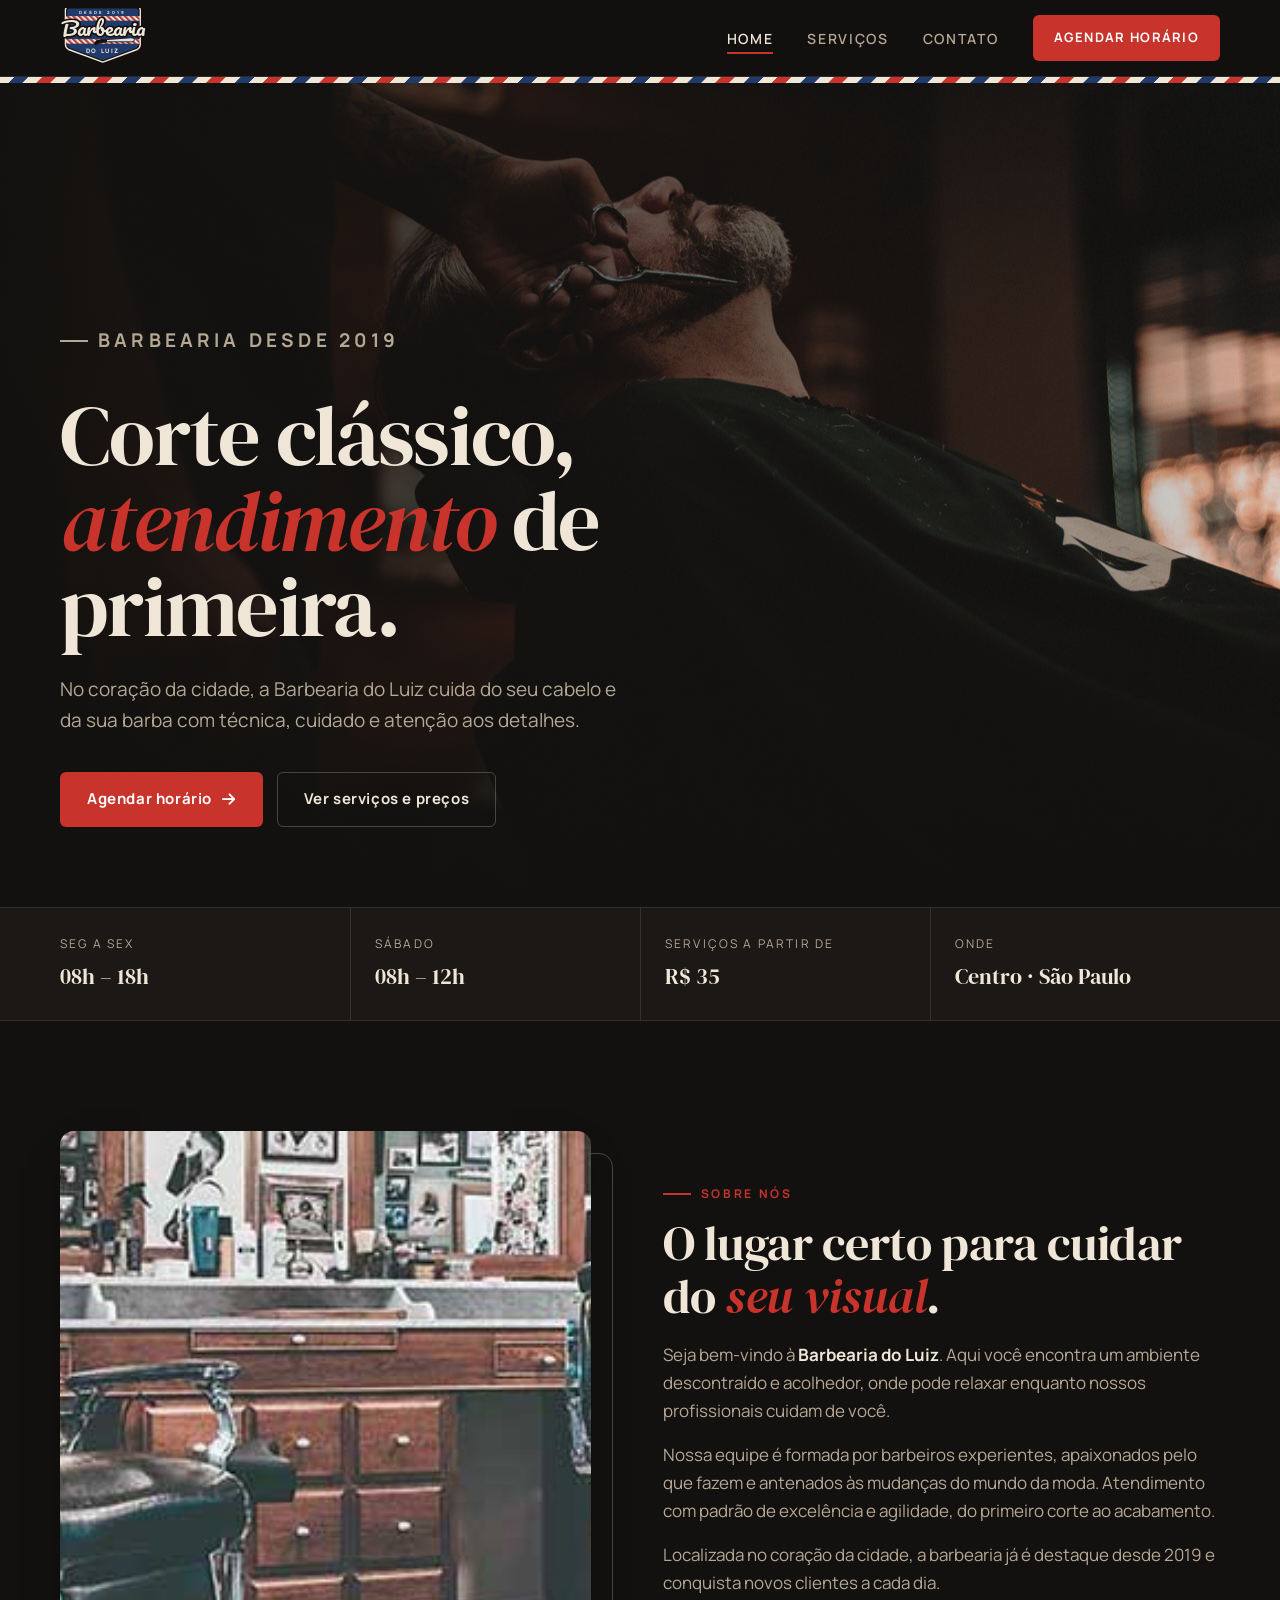
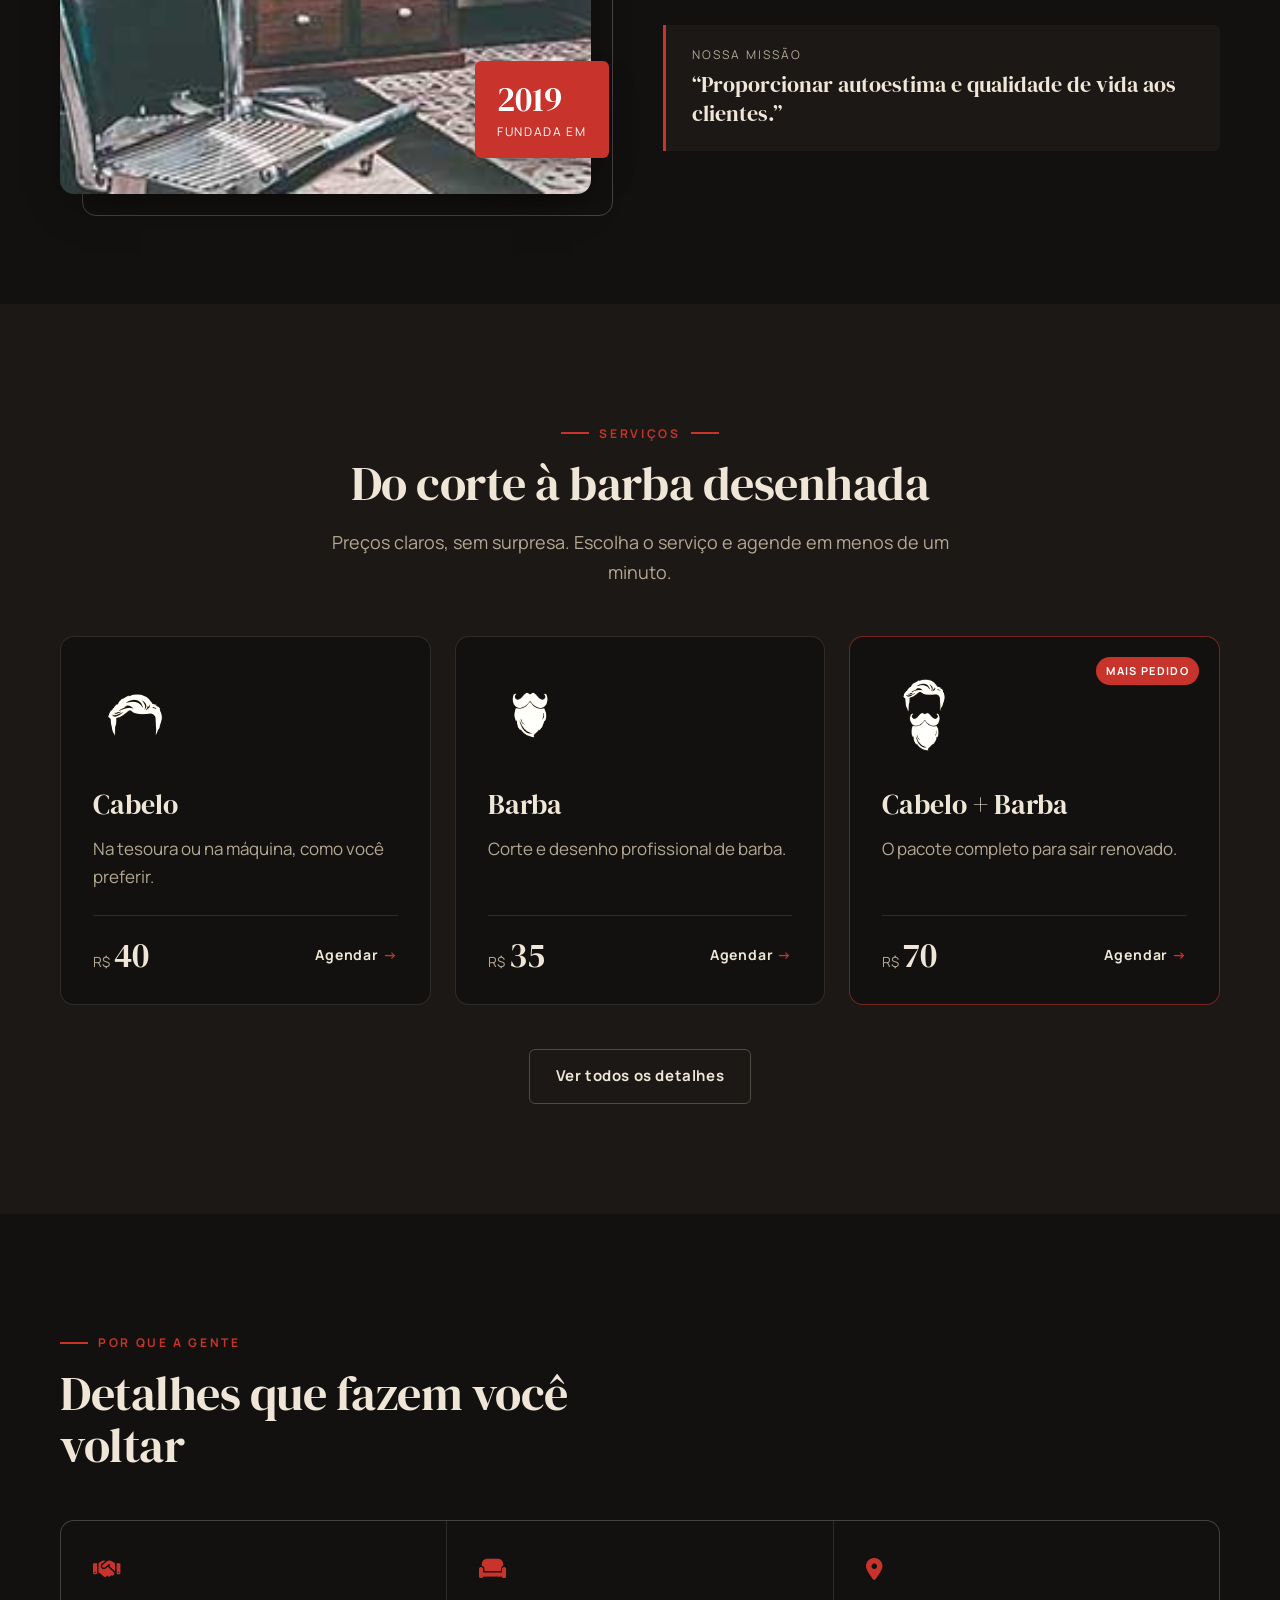
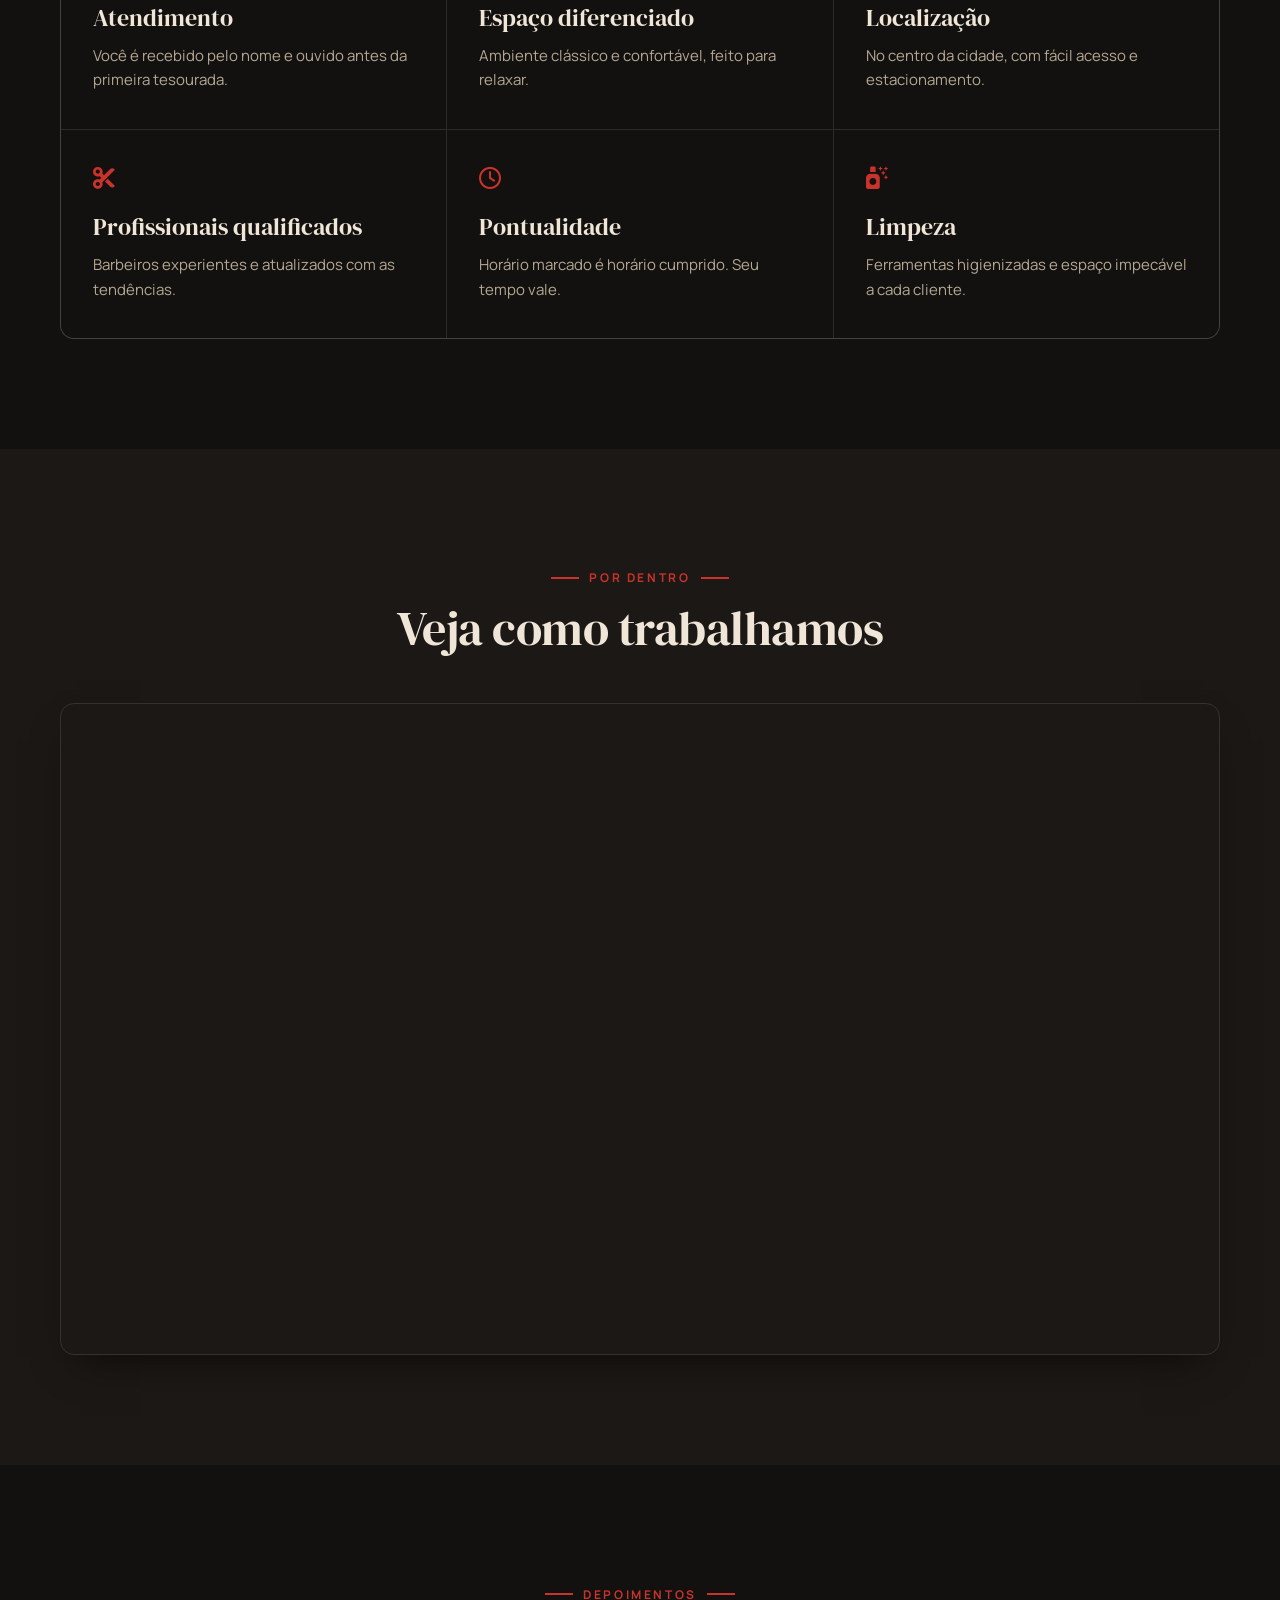
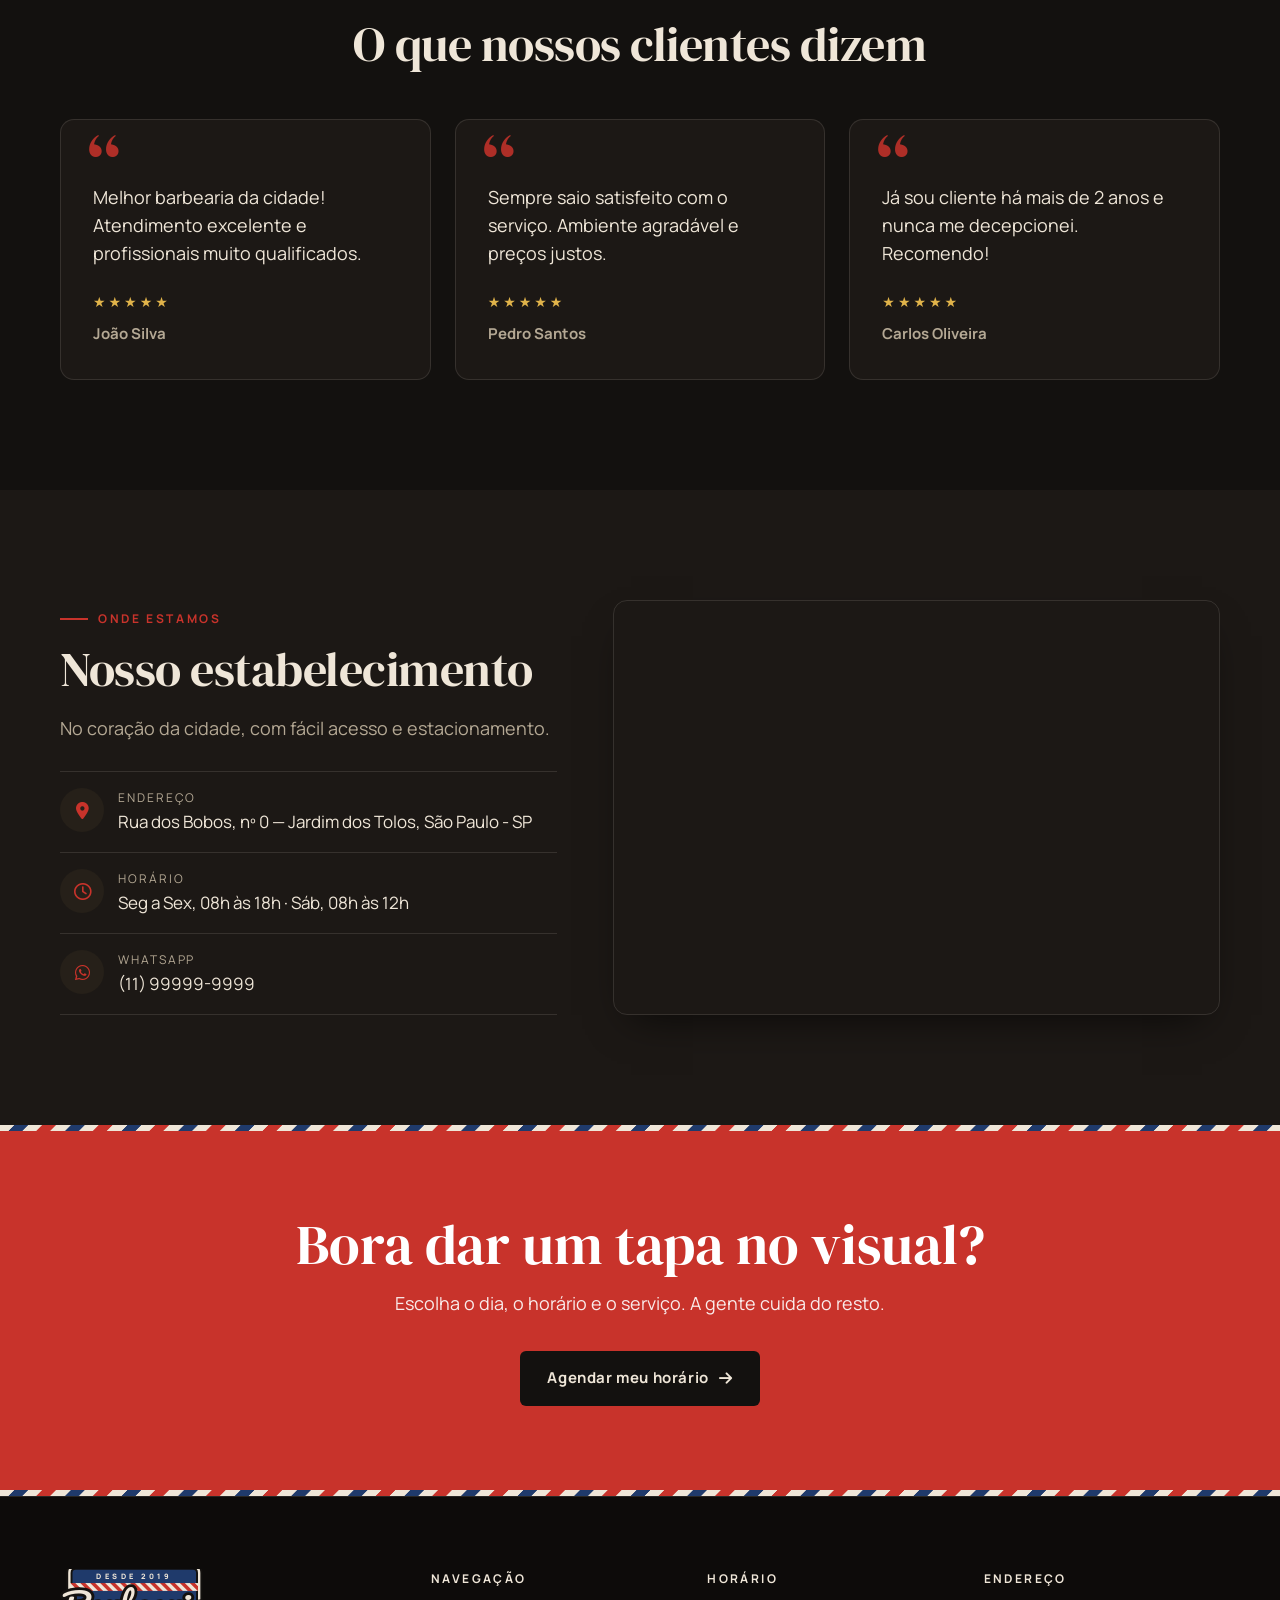
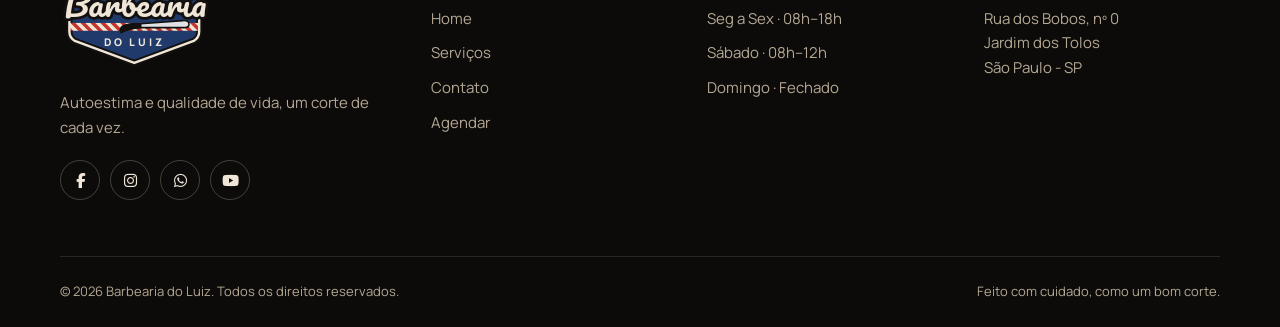
==== commit ba2c3264: "Novo logo: Brasão clássico em SVG - Redesenha o logo como SVG embutido (nítido em qualquer tela), ma" ====
--- a/index.html
+++ b/index.html
@@ -6,21 +6,48 @@
   <meta name="description" content="Barbearia do Luiz — cortes de cabelo, barba e atendimento de primeira no coração de São Paulo. Agende seu horário online." />
   <meta name="theme-color" content="#13110f" />
   <title>Barbearia do Luiz — Corte, barba e estilo</title>
-  <link rel="icon" href="imagens/logo.png" type="image/png" />
+  <link rel="icon" href="imagens/favicon.svg" type="image/svg+xml" />
   <link rel="preconnect" href="https://fonts.googleapis.com" />
   <link rel="preconnect" href="https://fonts.gstatic.com" crossorigin />
-  <link href="https://fonts.googleapis.com/css2?family=DM+Serif+Display:ital@0;1&family=Manrope:wght@400;600;700&display=swap" rel="stylesheet" />
+  <link href="https://fonts.googleapis.com/css2?family=DM+Serif+Display:ital@0;1&family=Manrope:wght@400;600;700;800&family=Pacifico&display=swap" rel="stylesheet" />
   <link rel="stylesheet" href="https://cdnjs.cloudflare.com/ajax/libs/font-awesome/6.5.2/css/all.min.css" />
   <link rel="stylesheet" href="reset.css" />
   <link rel="stylesheet" href="style.css" />
 </head>
 <body>
+  <!-- Logo "Brasão clássico": definido uma vez e reaproveitado no cabeçalho e no rodapé -->
+  <svg width="0" height="0" style="position:absolute" aria-hidden="true" focusable="false">
+    <defs>
+      <pattern id="logo-listras" width="18" height="18" patternUnits="userSpaceOnUse" patternTransform="rotate(-45)">
+        <rect width="9" height="18" fill="#c8332b" />
+        <rect x="9" width="9" height="18" fill="#efe6d8" />
+      </pattern>
+      <clipPath id="logo-recorte">
+        <path d="M60 30H360Q376 30 376 46V196Q376 212 362 220L210 276 58 220Q44 212 44 196V46Q44 30 60 30Z" />
+      </clipPath>
+      <symbol id="logo-brasao" viewBox="10 18 400 266">
+        <path d="M60 30H360Q376 30 376 46V196Q376 212 362 220L210 276 58 220Q44 212 44 196V46Q44 30 60 30Z" fill="#1f3a6b" stroke="#13110f" stroke-width="16" stroke-linejoin="round" />
+        <g clip-path="url(#logo-recorte)">
+          <rect x="0" y="72" width="420" height="20" fill="url(#logo-listras)" />
+          <rect x="0" y="174" width="420" height="20" fill="url(#logo-listras)" />
+        </g>
+        <path d="M60 30H360Q376 30 376 46V196Q376 212 362 220L210 276 58 220Q44 212 44 196V46Q44 30 60 30Z" fill="none" stroke="#efe6d8" stroke-width="6" stroke-linejoin="round" />
+        <text x="210" y="61" text-anchor="middle" font-family="Manrope, sans-serif" font-weight="800" font-size="19" letter-spacing="9" fill="#efe6d8">DESDE 2019</text>
+        <text x="210" y="160" text-anchor="middle" font-family="Pacifico, cursive" font-size="82" textLength="372" lengthAdjust="spacingAndGlyphs" fill="#efe6d8" stroke="#13110f" stroke-width="14" stroke-linejoin="round" paint-order="stroke">Barbearia</text>
+        <g stroke="#13110f" stroke-width="4" stroke-linejoin="round">
+          <path d="M226 176 334 168Q350 167 350 177 350 186 336 186L226 186Z" fill="#dfe3e8" />
+          <path d="M226 176V186Q196 188 176 199 170 189 182 181 200 174 226 176Z" fill="#13110f" />
+        </g>
+        <text x="210" y="234" text-anchor="middle" font-family="Manrope, sans-serif" font-weight="800" font-size="27" letter-spacing="7" fill="#efe6d8">DO LUIZ</text>
+      </symbol>
+    </defs>
+  </svg>
   <a href="#conteudo" class="pular-conteudo">Pular para o conteúdo</a>
 
   <header class="topo">
     <div class="container">
       <a href="index.html" class="marca" aria-label="Barbearia do Luiz — página inicial">
-        <img src="imagens/Imagem2.png" alt="Barbearia do Luiz" />
+        <svg class="logo" viewBox="10 18 400 266" role="img" aria-label="Barbearia do Luiz"><use href="#logo-brasao" /></svg>
       </a>
       <nav aria-label="Menu principal">
         <button class="menu-mobile" aria-label="Abrir menu" aria-expanded="false" aria-controls="menu">
@@ -265,7 +292,7 @@
     <div class="container">
       <div class="rodape-grid">
         <div class="rodape-marca">
-          <img src="imagens/Imagem2.png" alt="Barbearia do Luiz" />
+          <svg class="logo" viewBox="10 18 400 266" role="img" aria-label="Barbearia do Luiz"><use href="#logo-brasao" /></svg>
           <p>Autoestima e qualidade de vida, um corte de cada vez.</p>
           <div class="rodape-redes">
             <a href="https://facebook.com" target="_blank" rel="noopener" aria-label="Facebook"><i class="fa-brands fa-facebook-f"></i></a>
--- a/style.css
+++ b/style.css
@@ -264,10 +264,21 @@
   gap: 24px;
 }
 
-.marca img {
-  height: 66px;
-  margin-block: -4px;
+.marca {
+  display: block;
+  line-height: 0;
+}
+
+.marca .logo {
+  display: block;
+  height: 60px;
   width: auto;
+  aspect-ratio: 400 / 266;
+  transition: transform var(--transicao);
+}
+
+.marca:hover .logo {
+  transform: rotate(-3deg) scale(1.04);
 }
 
 .menu {
@@ -1364,10 +1375,11 @@
   padding-bottom: 56px;
 }
 
-.rodape-marca img {
-  height: 96px;
-  margin-left: -10px;
+.rodape-marca .logo {
+  display: block;
+  height: 104px;
   width: auto;
+  aspect-ratio: 400 / 266;
   margin-bottom: 18px;
 }
 
@@ -1474,6 +1486,7 @@
 
 @media (prefers-reduced-motion: reduce) {
   html { scroll-behavior: auto; }
+  .marca:hover .logo { transform: none; }
   .revelar { opacity: 1; transform: none; transition: none; }
   .botao:hover, .servico:hover { transform: none; }
 }
@@ -1505,8 +1518,8 @@
     --altura-header: 68px;
   }
 
-  .marca img {
-    height: 56px;
+  .marca .logo {
+    height: 50px;
   }
 
   .menu-mobile {
